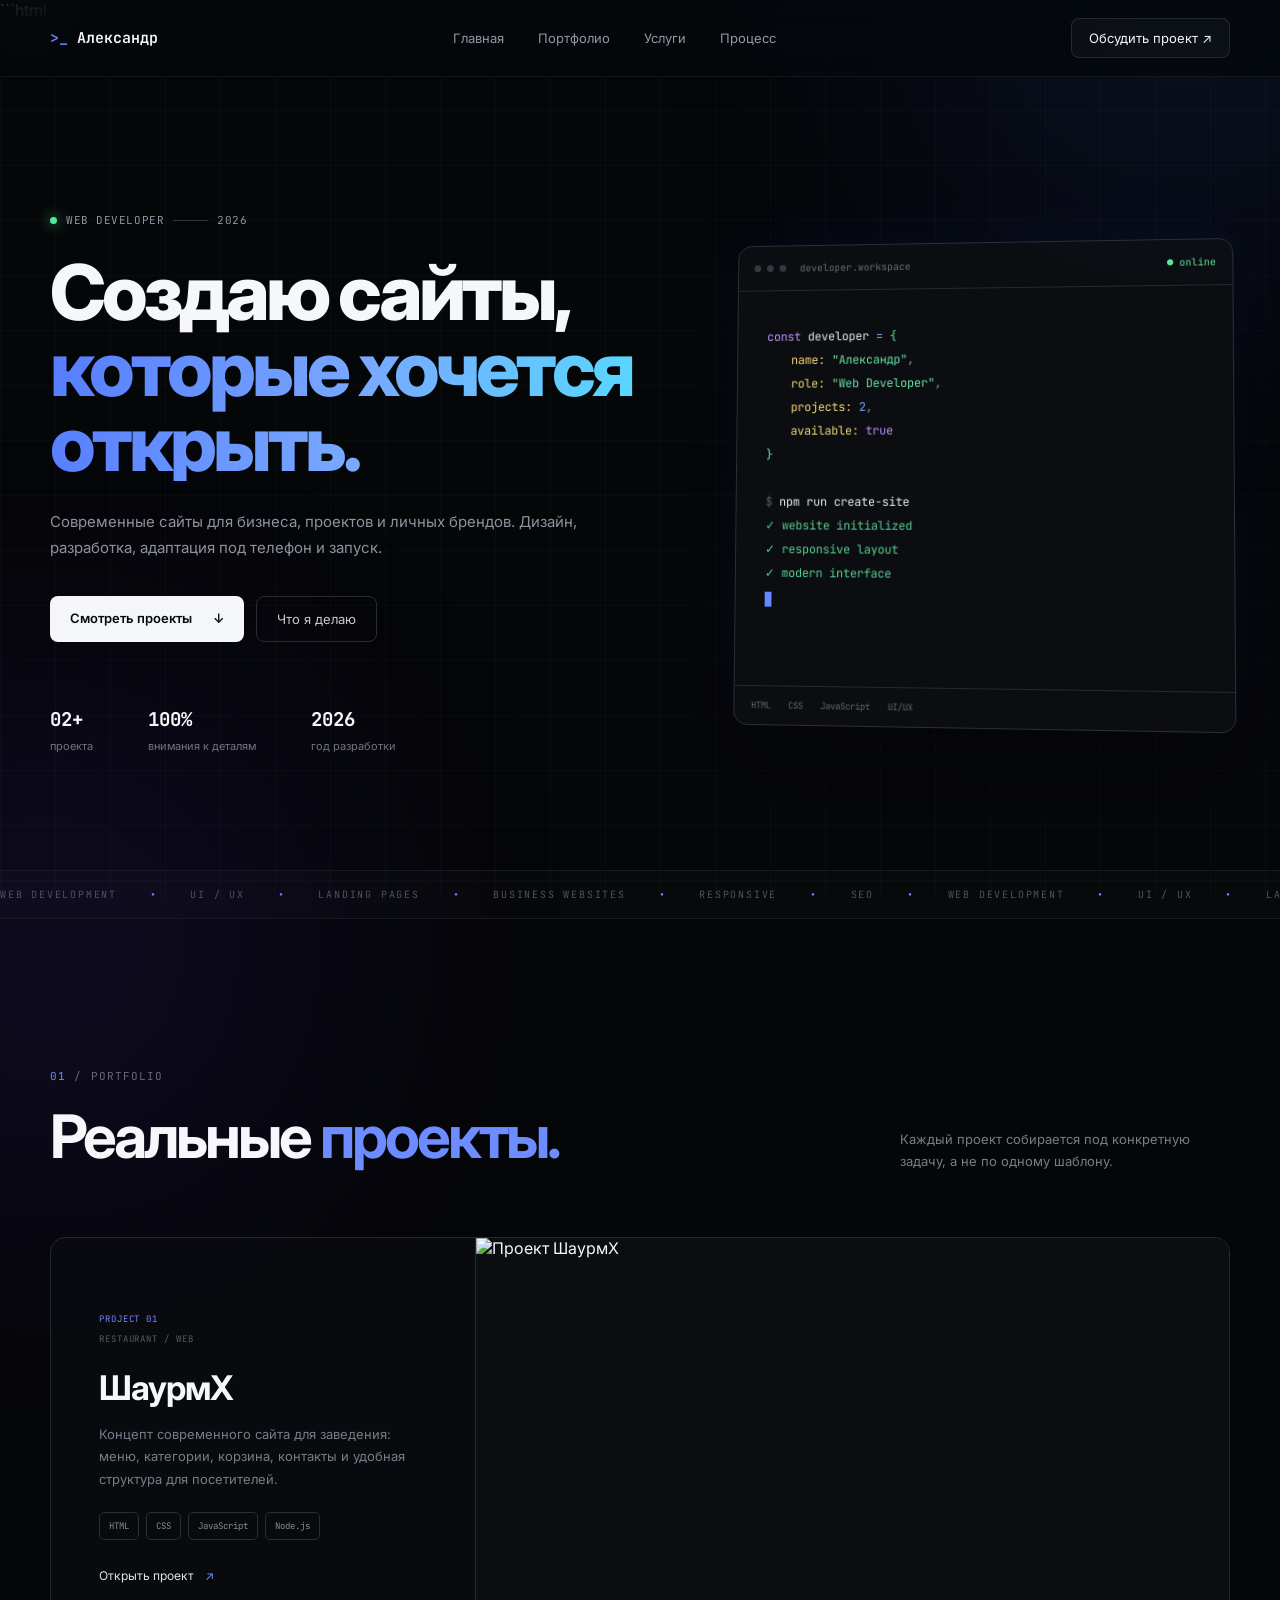
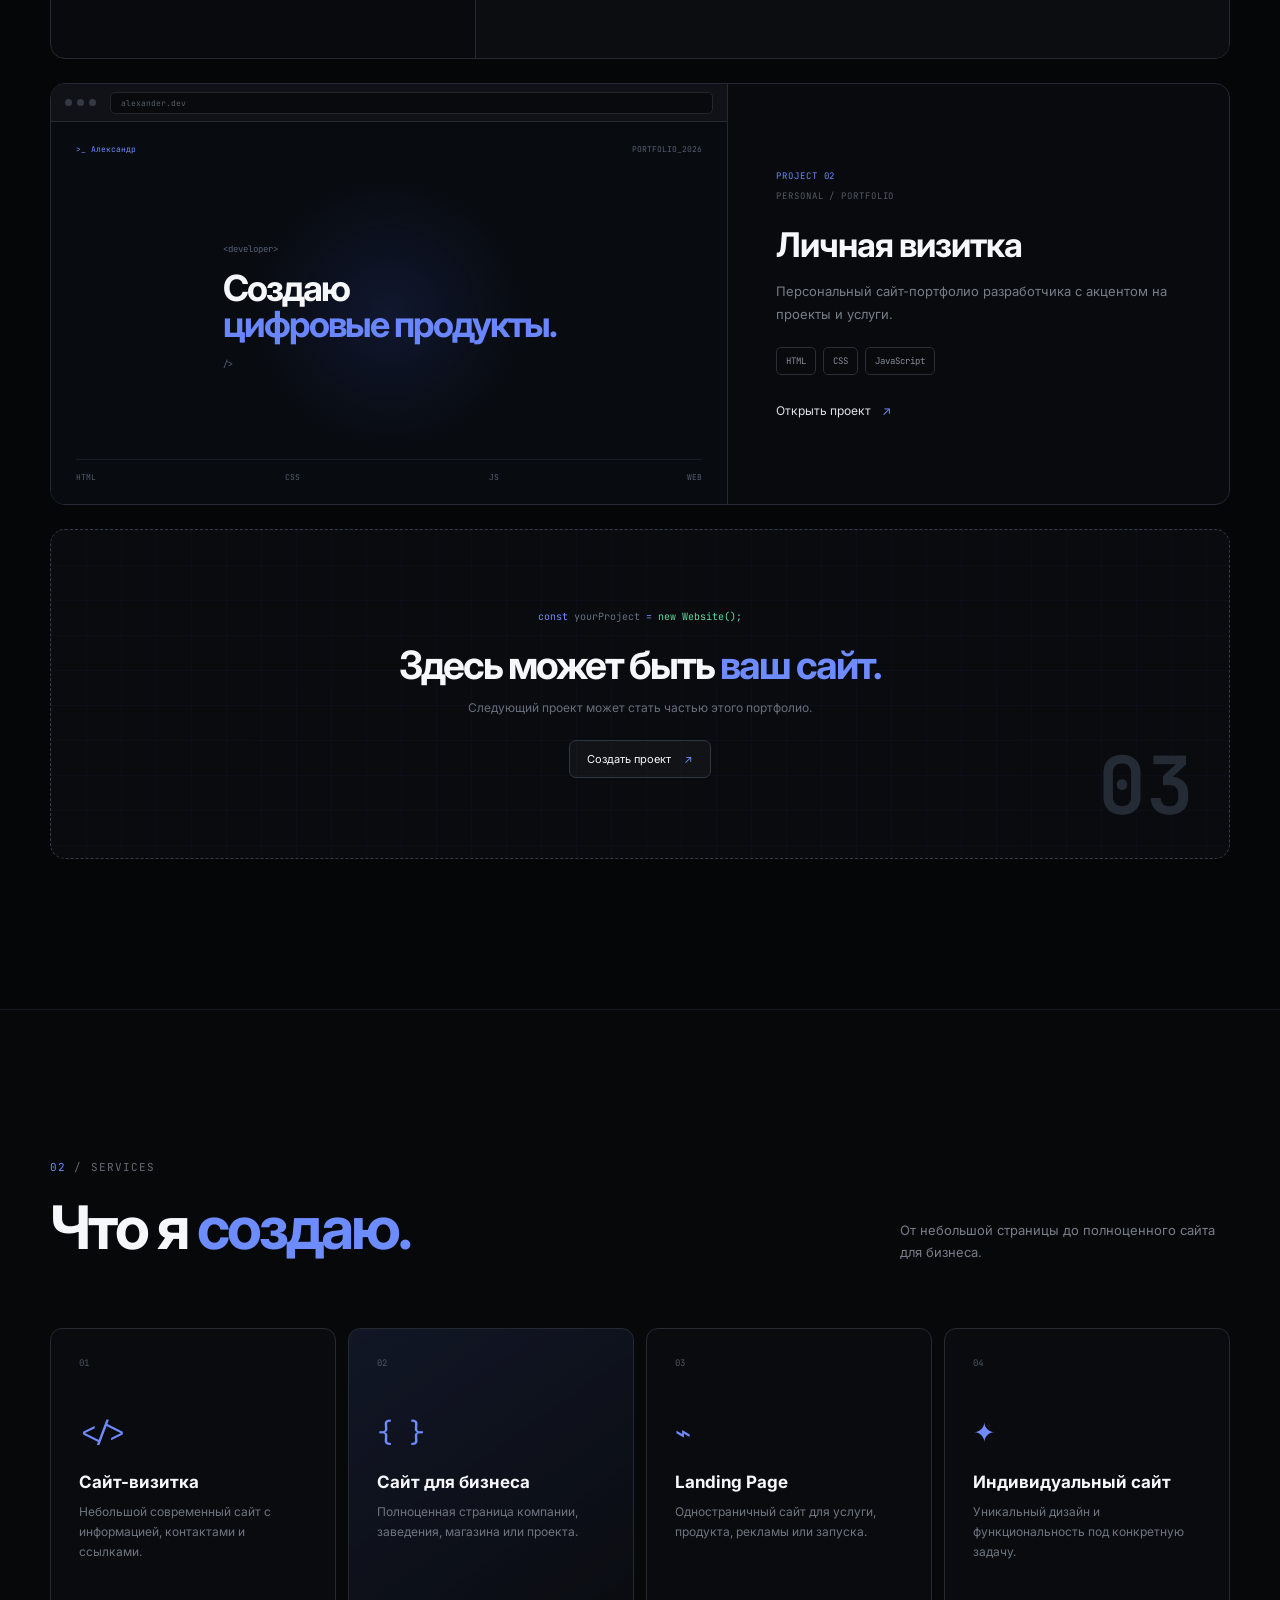
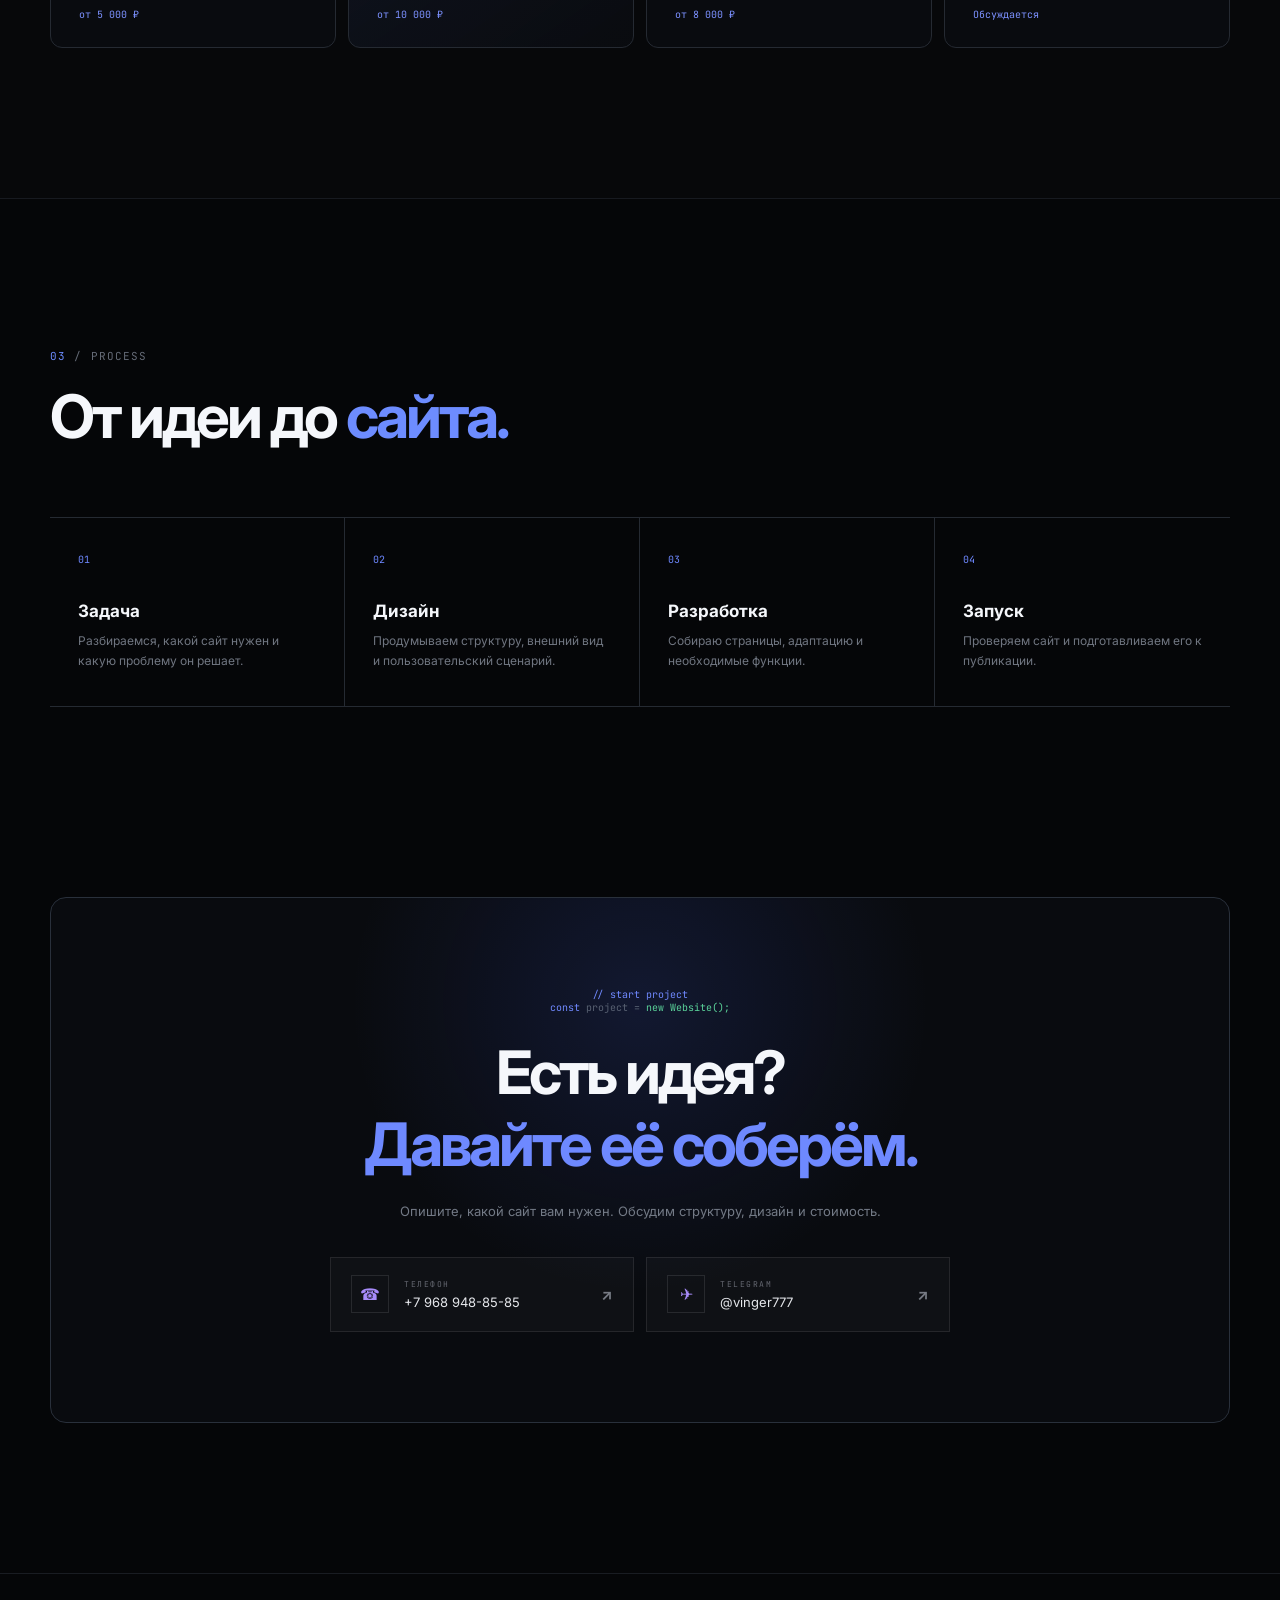
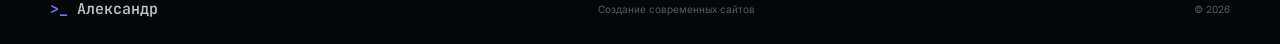
==== index.html @ fabc17de "Add files via upload" ====
```html
<!DOCTYPE html>
<html lang="ru">
<head>
    <meta charset="UTF-8">
    <meta name="viewport" content="width=device-width, initial-scale=1.0">

    <title>Александр — создание современных сайтов</title>

    <meta
        name="description"
        content="Александр — создание современных сайтов, лендингов и сайтов для бизнеса."
    >

    <meta
        name="keywords"
        content="создание сайтов, разработка сайтов, сайт для бизнеса, лендинг, сайт визитка"
    >

    <link rel="preconnect" href="https://fonts.googleapis.com">
    <link rel="preconnect" href="https://fonts.gstatic.com" crossorigin>

    <link
        href="https://fonts.googleapis.com/css2?family=Inter:wght@400;500;600;700;800&family=JetBrains+Mono:wght@400;500;600&display=swap"
        rel="stylesheet"
    >

    <link rel="stylesheet" href="style.css">
</head>

<body>

<div class="background-grid"></div>
<div class="glow glow-one"></div>
<div class="glow glow-two"></div>

<header class="header">
    <div class="container header-inner">

        <a href="#home" class="logo">
            <span>&gt;_</span> Александр
        </a>

        <nav class="nav">
            <a href="#home">Главная</a>
            <a href="#portfolio">Портфолио</a>
            <a href="#services">Услуги</a>
            <a href="#process">Процесс</a>
        </nav>

        <a href="#contact" class="header-button">
            Обсудить проект <span>↗</span>
        </a>

    </div>
</header>


<main>

    <!-- HERO -->

    <section class="hero" id="home">

        <div class="container hero-grid">

            <div class="hero-content">

                <div class="status">
                    <span class="status-dot"></span>
                    WEB DEVELOPER
                    <span class="status-line"></span>
                    2026
                </div>

                <h1>
                    Создаю сайты,
                    <span>которые хочется открыть.</span>
                </h1>

                <p class="hero-description">
                    Современные сайты для бизнеса, проектов и личных брендов.
                    Дизайн, разработка, адаптация под телефон и запуск.
                </p>

                <div class="hero-buttons">

                    <a href="#portfolio" class="button button-primary">
                        Смотреть проекты
                        <span>↓</span>
                    </a>

                    <a href="#services" class="button button-secondary">
                        Что я делаю
                    </a>

                </div>

                <div class="stats">

                    <div class="stat">
                        <strong>02+</strong>
                        <span>проекта</span>
                    </div>

                    <div class="stat">
                        <strong>100%</strong>
                        <span>внимания к деталям</span>
                    </div>

                    <div class="stat">
                        <strong>2026</strong>
                        <span>год разработки</span>
                    </div>

                </div>

            </div>


            <div class="developer-window">

                <div class="window-top">

                    <div class="window-dots">
                        <i></i>
                        <i></i>
                        <i></i>
                    </div>

                    <span>developer.workspace</span>

                    <span class="window-status">● online</span>

                </div>

                <div class="terminal">

                    <div class="terminal-line">
                        <span class="purple">const</span>
                        <span class="white"> developer</span>
                        <span class="blue"> = </span>
                        <span class="green">{</span>
                    </div>

                    <div class="terminal-line indent">
                        <span class="yellow">name:</span>
                        <span class="green"> "Александр"</span>,
                    </div>

                    <div class="terminal-line indent">
                        <span class="yellow">role:</span>
                        <span class="green"> "Web Developer"</span>,
                    </div>

                    <div class="terminal-line indent">
                        <span class="yellow">projects:</span>
                        <span class="blue"> 2</span>,
                    </div>

                    <div class="terminal-line indent">
                        <span class="yellow">available:</span>
                        <span class="purple"> true</span>
                    </div>

                    <div class="terminal-line">
                        <span class="green">}</span>
                    </div>

                    <br>

                    <div class="terminal-line">
                        <span class="gray">$</span>
                        <span class="white"> npm run create-site</span>
                    </div>

                    <div class="terminal-line success">
                        ✓ website initialized
                    </div>

                    <div class="terminal-line success">
                        ✓ responsive layout
                    </div>

                    <div class="terminal-line success">
                        ✓ modern interface
                    </div>

                    <div class="cursor"></div>

                </div>

                <div class="window-footer">
                    <span>HTML</span>
                    <span>CSS</span>
                    <span>JavaScript</span>
                    <span>UI/UX</span>
                </div>

            </div>

        </div>

    </section>


    <!-- TECH LINE -->

    <div class="tech-line">

        <div class="tech-track">

            WEB DEVELOPMENT
            <b>•</b>

            UI / UX
            <b>•</b>

            LANDING PAGES
            <b>•</b>

            BUSINESS WEBSITES
            <b>•</b>

            RESPONSIVE
            <b>•</b>

            SEO
            <b>•</b>

            WEB DEVELOPMENT
            <b>•</b>

            UI / UX
            <b>•</b>

            LANDING PAGES

        </div>

    </div>


    <!-- PORTFOLIO -->

    <section class="section portfolio-section" id="portfolio">

        <div class="container">

            <div class="section-heading">

                <div>

                    <div class="eyebrow">
                        <span>01</span> / PORTFOLIO
                    </div>

                    <h2>
                        Реальные <span>проекты.</span>
                    </h2>

                </div>

                <p>
                    Каждый проект собирается под конкретную задачу,
                    а не по одному шаблону.
                </p>

            </div>


            <div class="projects">


                <!-- PROJECT 1 -->

                <article class="project project-large">

                    <div class="project-info">

                        <div class="project-number">
                            PROJECT 01
                        </div>

                        <div class="project-type">
                            RESTAURANT / WEB
                        </div>

                        <h3>ШаурмХ</h3>

                        <p>
                            Концепт современного сайта для заведения:
                            меню, категории, корзина, контакты и
                            удобная структура для посетителей.
                        </p>

                        <div class="project-tags">

                            <span>HTML</span>
                            <span>CSS</span>
                            <span>JavaScript</span>
                            <span>Node.js</span>

                        </div>

                        <a href="#" class="project-link">
                            Открыть проект <span>↗</span>
                        </a>

                    </div>


                    <div class="project-preview shaurmx-preview">

                        <img
                            src="shaurmx_portfolio_photo.png"
                            alt="Проект ШаурмХ"
                            class="shaurmx-image"
                        >

                    </div>

                </article>


                <!-- PROJECT 2 -->

                <article class="project project-second">

                    <div class="project-preview personal-preview">

                        <div class="browser-bar">

                            <div class="browser-dots">
                                <i></i>
                                <i></i>
                                <i></i>
                            </div>

                            <div class="browser-address">
                                alexander.dev
                            </div>

                        </div>

                        <div class="personal-screen">

                            <div class="personal-top">
                                <span>&gt;_ Александр</span>
                                <span>PORTFOLIO_2026</span>
                            </div>

                            <div class="personal-center">

                                <div class="mini-code">
                                    &lt;developer&gt;
                                </div>

                                <h4>
                                    Создаю<br>
                                    <span>цифровые продукты.</span>
                                </h4>

                                <div class="mini-code">
                                    /&gt;
                                </div>

                            </div>

                            <div class="personal-bottom">
                                <span>HTML</span>
                                <span>CSS</span>
                                <span>JS</span>
                                <span>WEB</span>
                            </div>

                        </div>

                    </div>


                    <div class="project-info">

                        <div class="project-number">
                            PROJECT 02
                        </div>

                        <div class="project-type">
                            PERSONAL / PORTFOLIO
                        </div>

                        <h3>Личная визитка</h3>

                        <p>
                            Персональный сайт-портфолио разработчика
                            с акцентом на проекты и услуги.
                        </p>

                        <div class="project-tags">
                            <span>HTML</span>
                            <span>CSS</span>
                            <span>JavaScript</span>
                        </div>

                        <a href="#" class="project-link">
                            Открыть проект <span>↗</span>
                        </a>

                    </div>

                </article>


                <!-- FUTURE PROJECT -->

                <article class="future-project">

                    <div class="future-grid"></div>

                    <div class="future-content">

                        <div class="future-code">
                            <span>const</span> yourProject
                            <span>=</span>
                            <b>new Website();</b>
                        </div>

                        <h3>
                            Здесь может быть
                            <span>ваш сайт.</span>
                        </h3>

                        <p>
                            Следующий проект может стать частью этого портфолио.
                        </p>

                        <a href="#contact" class="future-button">
                            Создать проект <span>↗</span>
                        </a>

                    </div>

                    <div class="future-number">
                        03
                    </div>

                </article>

            </div>

        </div>

    </section>


    <!-- SERVICES -->

    <section class="section services-section" id="services">

        <div class="container">

            <div class="section-heading">

                <div>

                    <div class="eyebrow">
                        <span>02</span> / SERVICES
                    </div>

                    <h2>
                        Что я <span>создаю.</span>
                    </h2>

                </div>

                <p>
                    От небольшой страницы до полноценного сайта
                    для бизнеса.
                </p>

            </div>


            <div class="services-grid">

                <div class="service-card">

                    <div class="service-number">
                        01
                    </div>

                    <div class="service-icon">
                        &lt;/&gt;
                    </div>

                    <h3>
                        Сайт-визитка
                    </h3>

                    <p>
                        Небольшой современный сайт с информацией,
                        контактами и ссылками.
                    </p>

                    <div class="service-price">
                        от 5 000 ₽
                    </div>

                </div>


                <div class="service-card featured-service">

                    <div class="service-number">
                        02
                    </div>

                    <div class="service-icon">
                        { }
                    </div>

                    <h3>
                        Сайт для бизнеса
                    </h3>

                    <p>
                        Полноценная страница компании, заведения,
                        магазина или проекта.
                    </p>

                    <div class="service-price">
                        от 10 000 ₽
                    </div>

                </div>


                <div class="service-card">

                    <div class="service-number">
                        03
                    </div>

                    <div class="service-icon">
                        ⌁
                    </div>

                    <h3>
                        Landing Page
                    </h3>

                    <p>
                        Одностраничный сайт для услуги, продукта,
                        рекламы или запуска.
                    </p>

                    <div class="service-price">
                        от 8 000 ₽
                    </div>

                </div>


                <div class="service-card">

                    <div class="service-number">
                        04
                    </div>

                    <div class="service-icon">
                        ✦
                    </div>

                    <h3>
                        Индивидуальный сайт
                    </h3>

                    <p>
                        Уникальный дизайн и функциональность
                        под конкретную задачу.
                    </p>

                    <div class="service-price">
                        Обсуждается
                    </div>

                </div>

            </div>

        </div>

    </section>


    <!-- PROCESS -->

    <section class="section process-section" id="process">

        <div class="container">

            <div class="section-heading">

                <div>

                    <div class="eyebrow">
                        <span>03</span> / PROCESS
                    </div>

                    <h2>
                        От идеи до <span>сайта.</span>
                    </h2>

                </div>

            </div>


            <div class="process-grid">

                <div class="process-item">

                    <span>01</span>

                    <div>

                        <h3>
                            Задача
                        </h3>

                        <p>
                            Разбираемся, какой сайт нужен
                            и какую проблему он решает.
                        </p>

                    </div>

                </div>


                <div class="process-item">

                    <span>02</span>

                    <div>

                        <h3>
                            Дизайн
                        </h3>

                        <p>
                            Продумываем структуру, внешний вид
                            и пользовательский сценарий.
                        </p>

                    </div>

                </div>


                <div class="process-item">

                    <span>03</span>

                    <div>

                        <h3>
                            Разработка
                        </h3>

                        <p>
                            Собираю страницы, адаптацию
                            и необходимые функции.
                        </p>

                    </div>

                </div>


                <div class="process-item">

                    <span>04</span>

                    <div>

                        <h3>
                            Запуск
                        </h3>

                        <p>
                            Проверяем сайт и подготавливаем
                            его к публикации.
                        </p>

                    </div>

                </div>

            </div>

        </div>

    </section>


    <!-- CONTACT -->

    <section class="contact-section" id="contact">

        <div class="container">

            <div class="contact-box">

                <div class="contact-code">

                    <span>// start project</span><br>

                    <span>const</span>
                    project =
                    <b>new Website();</b>

                </div>


                <h2>
                    Есть идея?
                    <span>Давайте её соберём.</span>
                </h2>

                <p>
                    Опишите, какой сайт вам нужен.
                    Обсудим структуру, дизайн и стоимость.
                </p>


                <div class="contact-links">

                    <a
                        href="tel:+79689488585"
                        class="contact-button phone-button"
                    >
                        <span class="contact-button-icon">☎</span>

                        <span>
                            <small>ТЕЛЕФОН</small>
                            +7 968 948-85-85
                        </span>

                        <b>↗</b>
                    </a>


                    <a
                        href="https://t.me/vinger777"
                        target="_blank"
                        rel="noopener noreferrer"
                        class="contact-button telegram-button"
                    >
                        <span class="contact-button-icon">✈</span>

                        <span>
                            <small>TELEGRAM</small>
                            @vinger777
                        </span>

                        <b>↗</b>
                    </a>

                </div>

            </div>

        </div>

    </section>

</main>


<footer class="footer">

    <div class="container footer-inner">

        <div class="logo">
            <span>&gt;_</span> Александр
        </div>

        <div>
            Создание современных сайтов
        </div>

        <div>
            © 2026
        </div>

    </div>

</footer>


<script src="script.js"></script>

</body>
</html>
---- style.css ----
* {
    margin: 0;
    padding: 0;
    box-sizing: border-box;
}

html {
    scroll-behavior: smooth;
}

body {
    background: #050608;
    color: #f5f7fb;
    font-family: "Inter", sans-serif;
    overflow-x: hidden;
}

a {
    color: inherit;
    text-decoration: none;
}

button {
    font-family: inherit;
}

.container {
    width: min(1180px, calc(100% - 40px));
    margin: 0 auto;
}


/* BACKGROUND */

.background-grid {
    position: fixed;
    inset: 0;
    z-index: -5;

    background-image:
        linear-gradient(rgba(255,255,255,.025) 1px, transparent 1px),
        linear-gradient(90deg, rgba(255,255,255,.025) 1px, transparent 1px);

    background-size: 55px 55px;
}

.glow {
    position: fixed;
    width: 500px;
    height: 500px;
    border-radius: 50%;
    filter: blur(140px);
    pointer-events: none;
    z-index: -4;
    opacity: .13;
}

.glow-one {
    background: #3d6cff;
    top: -250px;
    right: -150px;
}

.glow-two {
    background: #6d36ff;
    bottom: -300px;
    left: -200px;
}


/* HEADER */

.header {
    position: fixed;
    top: 0;
    left: 0;
    width: 100%;
    z-index: 100;
    border-bottom: 1px solid rgba(255,255,255,.06);
    background: rgba(5,6,8,.78);
    backdrop-filter: blur(20px);
}

.header-inner {
    height: 76px;
    display: flex;
    align-items: center;
    justify-content: space-between;
}

.logo {
    font-family: "JetBrains Mono", monospace;
    font-size: 15px;
    font-weight: 600;
}

.logo span {
    color: #6285ff;
}

.nav {
    display: flex;
    gap: 34px;
}

.nav a {
    color: #9297a3;
    font-size: 13px;
    transition: .25s;
}

.nav a:hover {
    color: white;
}

.header-button {
    padding: 11px 17px;
    border: 1px solid rgba(255,255,255,.1);
    border-radius: 8px;
    font-size: 13px;
    background: rgba(255,255,255,.035);
    transition: .25s;
}

.header-button:hover {
    border-color: rgba(100,130,255,.6);
    background: rgba(100,130,255,.08);
}


/* HERO */

.hero {
    min-height: 850px;
    padding-top: 76px;
    display: flex;
    align-items: center;
}

.hero-grid {
    display: grid;
    grid-template-columns: 1.1fr .9fr;
    gap: 70px;
    align-items: center;
}

.status {
    display: flex;
    align-items: center;
    gap: 9px;
    font-family: "JetBrains Mono", monospace;
    font-size: 11px;
    color: #8f95a3;
    letter-spacing: .05em;
    margin-bottom: 28px;
}

.status-dot {
    width: 7px;
    height: 7px;
    border-radius: 50%;
    background: #50e99a;
    box-shadow: 0 0 14px #50e99a;
}

.status-line {
    width: 35px;
    height: 1px;
    background: #30343c;
}

.hero h1 {
    max-width: 700px;
    font-size: clamp(50px, 6vw, 82px);
    line-height: .98;
    letter-spacing: -4px;
    font-weight: 800;
}

.hero h1 span {
    display: block;

    background:
        linear-gradient(
            100deg,
            #557cff,
            #78a8ff,
            #53dfff
        );

    background-clip: text;
    -webkit-background-clip: text;

    color: transparent;
    -webkit-text-fill-color: transparent;
}

.hero-description {
    max-width: 560px;
    margin-top: 28px;
    color: #8d929d;
    line-height: 1.75;
    font-size: 15px;
}

.hero-buttons {
    display: flex;
    gap: 12px;
    margin-top: 34px;
}

.button {
    padding: 14px 20px;
    border-radius: 8px;
    font-size: 13px;
    transition: .25s;
}

.button-primary {
    background: #f4f6fa;
    color: #07080a;
    font-weight: 600;
}

.button-primary:hover {
    transform: translateY(-2px);
}

.button-primary span {
    margin-left: 18px;
}

.button-secondary {
    border: 1px solid #292d35;
    color: #c6c9d0;
}

.button-secondary:hover {
    border-color: #555b67;
}

.stats {
    display: flex;
    gap: 55px;
    margin-top: 65px;
}

.stat {
    display: flex;
    flex-direction: column;
    gap: 7px;
}

.stat strong {
    font-family: "JetBrains Mono", monospace;
    font-size: 19px;
}

.stat span {
    color: #707580;
    font-size: 11px;
}


/* DEVELOPER WINDOW */

.developer-window {
    border: 1px solid #292e38;
    background: rgba(12,14,18,.88);
    border-radius: 14px;
    overflow: hidden;
    box-shadow:
        0 40px 100px rgba(0,0,0,.5),
        0 0 80px rgba(68,99,255,.08);
    transform: perspective(1000px) rotateY(-4deg) rotateX(2deg);
}

.window-top {
    height: 46px;
    padding: 0 16px;
    display: flex;
    align-items: center;
    gap: 14px;
    border-bottom: 1px solid #242831;
    color: #666d79;
    font-family: "JetBrains Mono", monospace;
    font-size: 10px;
}

.window-dots {
    display: flex;
    gap: 6px;
}

.window-dots i,
.browser-dots i {
    width: 7px;
    height: 7px;
    border-radius: 50%;
    background: #343943;
}

.window-status {
    margin-left: auto;
    color: #5fe7a1;
}

.terminal {
    padding: 35px 30px 45px;
    min-height: 400px;
    font-family: "JetBrains Mono", monospace;
    font-size: 12px;
    line-height: 2;
}

.terminal-line {
    color: #8b91a0;
}

.indent {
    padding-left: 25px;
}

.purple {
    color: #bd91ff;
}

.blue {
    color: #75a8ff;
}

.green {
    color: #69e3a4;
}

.yellow {
    color: #f3d779;
}

.white {
    color: #e9ecf1;
}

.gray {
    color: #555b66;
}

.success {
    color: #58ce93;
}

.cursor {
    width: 7px;
    height: 15px;
    background: #6687ff;
    display: inline-block;
    margin-top: 7px;
    animation: blink 1s infinite;
}

@keyframes blink {
    50% {
        opacity: 0;
    }
}

.window-footer {
    border-top: 1px solid #242831;
    padding: 13px 17px;
    display: flex;
    gap: 18px;
    font-family: "JetBrains Mono", monospace;
    font-size: 9px;
    color: #606773;
}


/* TECH LINE */

.tech-line {
    overflow: hidden;
    border-top: 1px solid #171a20;
    border-bottom: 1px solid #171a20;
    padding: 17px 0;
    background: rgba(255,255,255,.015);
}

.tech-track {
    width: max-content;
    font-family: "JetBrains Mono", monospace;
    color: #4d535e;
    font-size: 10px;
    letter-spacing: .18em;
    animation: move 25s linear infinite;
}

.tech-track b {
    color: #667fff;
    margin: 0 25px;
}

@keyframes move {
    from {
        transform: translateX(0);
    }

    to {
        transform: translateX(-30%);
    }
}


/* SECTIONS */

.section {
    padding: 150px 0;
}

.section-heading {
    display: flex;
    justify-content: space-between;
    align-items: end;
    margin-bottom: 65px;
}

.eyebrow {
    font-family: "JetBrains Mono", monospace;
    color: #656b77;
    font-size: 11px;
    letter-spacing: .1em;
    margin-bottom: 17px;
}

.eyebrow span {
    color: #6d8cff;
}

.section-heading h2 {
    font-size: clamp(38px, 5vw, 60px);
    letter-spacing: -3px;
}

.section-heading h2 span {
    color: #6d8cff;
}

.section-heading > p {
    max-width: 330px;
    color: #777d89;
    line-height: 1.7;
    font-size: 13px;
}


/* PROJECTS */

.projects {
    display: flex;
    flex-direction: column;
    gap: 24px;
}

.project {
    border: 1px solid #242933;
    border-radius: 15px;
    background: rgba(10,12,16,.75);
    overflow: hidden;
    display: grid;
    transition: .35s;
}

.project:hover {
    border-color: #3b4352;
    transform: translateY(-4px);
}

.project-large {
    grid-template-columns: .72fr 1.28fr;
}

.project-second {
    grid-template-columns: 1.15fr .85fr;
}

.project-info {
    padding: 48px;
    display: flex;
    flex-direction: column;
    justify-content: center;
}

.project-number,
.project-type {
    font-family: "JetBrains Mono", monospace;
    font-size: 9px;
    letter-spacing: .1em;
}

.project-number {
    color: #6f8aff;
}

.project-type {
    color: #555b66;
    margin-top: 8px;
}

.project h3 {
    font-size: 34px;
    margin-top: 22px;
    letter-spacing: -1px;
}

.project p {
    color: #777d88;
    line-height: 1.7;
    font-size: 13px;
    margin-top: 15px;
    max-width: 400px;
}

.project-tags {
    display: flex;
    flex-wrap: wrap;
    gap: 7px;
    margin-top: 22px;
}

.project-tags span {
    border: 1px solid #292e37;
    padding: 7px 9px;
    border-radius: 5px;
    color: #858b96;
    font-family: "JetBrains Mono", monospace;
    font-size: 9px;
}

.project-link {
    margin-top: 28px;
    font-size: 12px;
    color: #dfe3ea;
}

.project-link span {
    color: #6d8cff;
    margin-left: 8px;
}


/* BROWSER */

.project-preview {
    min-height: 420px;
    background: #0b0d11;
    border-left: 1px solid #242933;
}

.project-second .project-preview {
    border-left: none;
    border-right: 1px solid #242933;
}

.browser-bar {
    height: 38px;
    display: flex;
    align-items: center;
    gap: 14px;
    padding: 0 14px;
    border-bottom: 1px solid #252a33;
    background: #101217;
}

.browser-dots {
    display: flex;
    gap: 5px;
}

.browser-address {
    flex: 1;
    background: #080a0d;
    border: 1px solid #22262d;
    border-radius: 5px;
    color: #555c67;
    padding: 5px 10px;
    font-family: "JetBrains Mono", monospace;
    font-size: 8px;
}


/* SHAURMX */

.restaurant-site {
    min-height: 382px;
    background:
        radial-gradient(circle at 85% 20%, rgba(255,130,40,.14), transparent 28%),
        #11100f;
}

.restaurant-header {
    height: 58px;
    display: flex;
    align-items: center;
    padding: 0 25px;
    border-bottom: 1px solid rgba(255,255,255,.07);
}

.restaurant-logo {
    font-weight: 800;
    font-size: 17px;
}

.restaurant-logo span {
    color: #ff742b;
}

.restaurant-nav {
    margin-left: auto;
    margin-right: 20px;
    display: flex;
    gap: 18px;
    color: #777;
    font-size: 9px;
}

.cart-mini {
    width: 29px;
    height: 29px;
    display: grid;
    place-items: center;
    border: 1px solid #34302c;
    border-radius: 7px;
    font-size: 11px;
}

.restaurant-hero {
    display: flex;
    justify-content: space-between;
    align-items: center;
    padding: 45px 40px 35px;
}

.restaurant-hero small {
    color: #ff7b35;
    font-family: "JetBrains Mono", monospace;
    font-size: 8px;
}

.restaurant-hero h4 {
    font-size: 30px;
    line-height: 1.05;
    margin-top: 11px;
    letter-spacing: -1px;
}

.restaurant-hero button {
    border: 0;
    background: #ff7028;
    color: white;
    padding: 9px 14px;
    border-radius: 5px;
    margin-top: 18px;
    font-size: 9px;
}

.food-circle {
    width: 145px;
    height: 145px;
    border-radius: 50%;
    display: grid;
    place-items: center;
    background:
        radial-gradient(circle, #3a2215, #1d130d 60%, transparent 61%);
}

.food {
    font-size: 74px;
    transform: rotate(-8deg);
    filter: drop-shadow(0 15px 15px rgba(0,0,0,.6));
}

.food-cards {
    display: grid;
    grid-template-columns: 1fr 1fr;
    gap: 9px;
    padding: 0 25px 20px;
}

.food-cards > div {
    display: grid;
    grid-template-columns: auto 1fr auto;
    gap: 10px;
    align-items: center;
    border: 1px solid #292522;
    padding: 11px;
    border-radius: 6px;
    background: #171412;
    font-size: 9px;
}

.food-cards span {
    color: #666;
}

.food-cards strong {
    font-weight: 500;
}

.food-cards b {
    color: #ff7834;
}


/* PERSONAL */

.personal-screen {
    min-height: 382px;
    padding: 22px 25px;
    background:
        radial-gradient(circle at 50% 50%, rgba(76,105,255,.13), transparent 35%),
        #080b10;
    display: flex;
    flex-direction: column;
}

.personal-top,
.personal-bottom {
    display: flex;
    justify-content: space-between;
    color: #555e6e;
    font-family: "JetBrains Mono", monospace;
    font-size: 8px;
}

.personal-top span:first-child {
    color: #6e8cff;
}

.personal-center {
    margin: auto;
}

.mini-code {
    font-family: "JetBrains Mono", monospace;
    color: #55617b;
    font-size: 9px;
    margin-bottom: 15px;
}

.personal-center h4 {
    font-size: 36px;
    line-height: 1;
    letter-spacing: -2px;
}

.personal-center h4 span {
    color: #6986ff;
}

.personal-center .mini-code:last-child {
    margin-top: 16px;
    margin-bottom: 0;
}

.personal-bottom {
    border-top: 1px solid #171c26;
    padding-top: 12px;
}


/* FUTURE */

.future-project {
    min-height: 330px;
    position: relative;
    border: 1px dashed #343a47;
    border-radius: 15px;
    overflow: hidden;
    background: #090b0f;
    display: flex;
    align-items: center;
    justify-content: center;
    text-align: center;
}

.future-grid {
    position: absolute;
    inset: 0;
    opacity: .5;

    background-image:
        linear-gradient(rgba(100,120,255,.07) 1px, transparent 1px),
        linear-gradient(90deg, rgba(100,120,255,.07) 1px, transparent 1px);

    background-size: 35px 35px;
}

.future-content {
    position: relative;
    z-index: 2;
}

.future-code {
    font-family: "JetBrains Mono", monospace;
    font-size: 10px;
    color: #667080;
    margin-bottom: 18px;
}

.future-code span {
    color: #708cff;
}

.future-code b {
    color: #61dba1;
    font-weight: 400;
}

.future-content h3 {
    font-size: 39px;
    letter-spacing: -2px;
    max-width: 600px;
}

.future-content h3 span {
    color: #6e8cff;
}

.future-content p {
    color: #686f7b;
    font-size: 12px;
    margin-top: 12px;
}

.future-button {
    display: inline-block;
    margin-top: 25px;
    border: 1px solid #303744;
    padding: 11px 17px;
    border-radius: 7px;
    font-size: 11px;
    background: rgba(255,255,255,.03);
}

.future-button span {
    color: #718dff;
    margin-left: 10px;
}

.future-number {
    position: absolute;
    right: 35px;
    bottom: 20px;
    font-family: "JetBrains Mono", monospace;
    color: #252b35;
    font-size: 80px;
    font-weight: 700;
}


/* SERVICES */

.services-section {
    background: rgba(255,255,255,.012);
    border-top: 1px solid #171a20;
    border-bottom: 1px solid #171a20;
}

.services-grid {
    display: grid;
    grid-template-columns: repeat(4, 1fr);
    gap: 12px;
}

.service-card {
    min-height: 320px;
    border: 1px solid #252a32;
    border-radius: 12px;
    padding: 28px;
    background: #090b0f;
    position: relative;
    transition: .3s;
}

.service-card:hover {
    transform: translateY(-5px);
    border-color: #424956;
}

.featured-service {
    background:
        linear-gradient(
            145deg,
            rgba(71,94,180,.16),
            rgba(10,12,16,.95)
        );
}

.service-number {
    font-family: "JetBrains Mono", monospace;
    color: #4e5664;
    font-size: 9px;
}

.service-icon {
    margin-top: 45px;
    color: #708bff;
    font-family: "JetBrains Mono", monospace;
    font-size: 27px;
}

.service-card h3 {
    margin-top: 22px;
    font-size: 17px;
}

.service-card p {
    margin-top: 10px;
    color: #6f7580;
    font-size: 12px;
    line-height: 1.65;
}

.service-price {
    position: absolute;
    bottom: 26px;
    left: 28px;
    font-family: "JetBrains Mono", monospace;
    font-size: 10px;
    color: #7c91ff;
}


/* PROCESS */

.process-grid {
    display: grid;
    grid-template-columns: repeat(4, 1fr);
    border-top: 1px solid #252a32;
    border-bottom: 1px solid #252a32;
}

.process-item {
    padding: 35px 28px;
    border-right: 1px solid #252a32;
}

.process-item:last-child {
    border-right: 0;
}

.process-item > span {
    font-family: "JetBrains Mono", monospace;
    color: #6e88ff;
    font-size: 10px;
}

.process-item h3 {
    margin-top: 35px;
    font-size: 17px;
}

.process-item p {
    color: #707681;
    font-size: 12px;
    line-height: 1.65;
    margin-top: 10px;
}


/* CONTACT */

.contact-section {
    padding: 40px 0 150px;
}

.contact-box {
    position: relative;
    overflow: hidden;
    text-align: center;
    border: 1px solid #29303b;
    border-radius: 16px;
    padding: 90px 30px;
    background:
        radial-gradient(
            circle at 50% 20%,
            rgba(73,103,255,.14),
            transparent 40%
        ),
        #090b0f;
}

.contact-code {
    font-family: "JetBrains Mono", monospace;
    color: #596273;
    font-size: 10px;
    margin-bottom: 22px;
}

.contact-code span {
    color: #7089ff;
}

.contact-code b {
    color: #5bd39a;
    font-weight: 400;
}

.contact-box h2 {
    font-size: clamp(38px, 5vw, 60px);
    letter-spacing: -3px;
}

.contact-box h2 span {
    display: block;
    color: #6e89ff;
}

.contact-box p {
    max-width: 520px;
    margin: 20px auto 0;
    color: #737a86;
    font-size: 13px;
    line-height: 1.7;
}

.contact-note {
    display: inline-block;
    margin-top: 30px;
    padding: 11px 16px;
    border: 1px dashed #343a45;
    border-radius: 7px;
    color: #777e89;
    font-family: "JetBrains Mono", monospace;
    font-size: 10px;
}


/* FOOTER */

.footer {
    border-top: 1px solid #191c22;
    padding: 25px 0;
    color: #555b66;
    font-size: 10px;
}

.footer-inner {
    display: flex;
    justify-content: space-between;
    align-items: center;
}

.footer .logo {
    color: #b8bdc7;
}


/* RESPONSIVE */

@media (max-width: 1000px) {

    .hero-grid {
        grid-template-columns: 1fr;
    }

    .developer-window {
        max-width: 700px;
        width: 100%;
        margin: 0 auto;
    }

    .services-grid {
        grid-template-columns: repeat(2, 1fr);
    }

    .process-grid {
        grid-template-columns: repeat(2, 1fr);
    }

    .process-item:nth-child(2) {
        border-right: 0;
    }

    .process-item:nth-child(-n+2) {
        border-bottom: 1px solid #252a32;
    }

    .project-large,
    .project-second {
        grid-template-columns: 1fr;
    }

    .project-preview {
        border-left: 0;
        border-top: 1px solid #242933;
    }

    .project-second .project-preview {
        border-right: 0;
        border-bottom: 1px solid #242933;
        order: -1;
    }
}


@media (max-width: 700px) {

    .container {
        width: min(100% - 28px, 1180px);
    }

    .nav {
        display: none;
    }

    .header-button {
        font-size: 11px;
        padding: 9px 12px;
    }

    .hero {
        min-height: auto;
        padding-top: 150px;
        padding-bottom: 100px;
    }

    .hero h1 {
        font-size: 48px;
        letter-spacing: -2.5px;
    }

    .stats {
        gap: 25px;
        flex-wrap: wrap;
        margin-top: 45px;
    }

    .section {
        padding: 100px 0;
    }

    .section-heading {
        display: block;
        margin-bottom: 45px;
    }

    .section-heading > p {
        margin-top: 20px;
    }

    .project-info {
        padding: 30px 24px;
    }

    .restaurant-hero {
        padding: 35px 22px;
    }

    .restaurant-hero h4 {
        font-size: 23px;
    }

    .food-circle {
        width: 105px;
        height: 105px;
    }

    .food {
        font-size: 55px;
    }

    .restaurant-nav {
        display: none;
    }

    .food-cards {
        grid-template-columns: 1fr;
    }

    .personal-center h4 {
        font-size: 29px;
    }

    .services-grid {
        grid-template-columns: 1fr;
    }

    .process-grid {
        grid-template-columns: 1fr;
    }

    .process-item {
        border-right: 0;
        border-bottom: 1px solid #252a32;
    }

    .process-item:last-child {
        border-bottom: 0;
    }

    .future-content h3 {
        font-size: 30px;
    }

    .future-number {
        font-size: 55px;
    }

    .contact-box {
        padding: 65px 20px;
    }

    .footer-inner {
        gap: 15px;
        flex-wrap: wrap;
    }
}
.contact-links {
    width: min(620px, 100%);
    margin: 35px auto 0;
    display: grid;
    grid-template-columns: 1fr 1fr;
    gap: 12px;
}

.contact-button {
    min-height: 75px;
    padding: 0 20px;
    border: 1px solid rgba(255,255,255,.09);
    background: rgba(255,255,255,.025);
    display: flex;
    align-items: center;
    gap: 15px;
    text-align: left;
    transition: .3s ease;
}

.contact-button:hover {
    transform: translateY(-4px);
    border-color: rgba(139,92,246,.45);
    background: rgba(139,92,246,.06);
}

.contact-button-icon {
    width: 38px;
    height: 38px;
    display: flex;
    align-items: center;
    justify-content: center;
    border: 1px solid rgba(255,255,255,.1);
    color: #a78bfa;
    font-size: 16px;
}

.contact-button span:nth-child(2) {
    flex: 1;
    color: #e5e7eb;
    font-size: 13px;
}

.contact-button small {
    display: block;
    margin-bottom: 5px;
    color: #656871;
    font-family: "JetBrains Mono", monospace;
    font-size: 8px;
    letter-spacing: 1.5px;
}

.contact-button b {
    color: #777b84;
    font-size: 15px;
}

@media (max-width: 650px) {
    .contact-links {
        grid-template-columns: 1fr;
    }
}
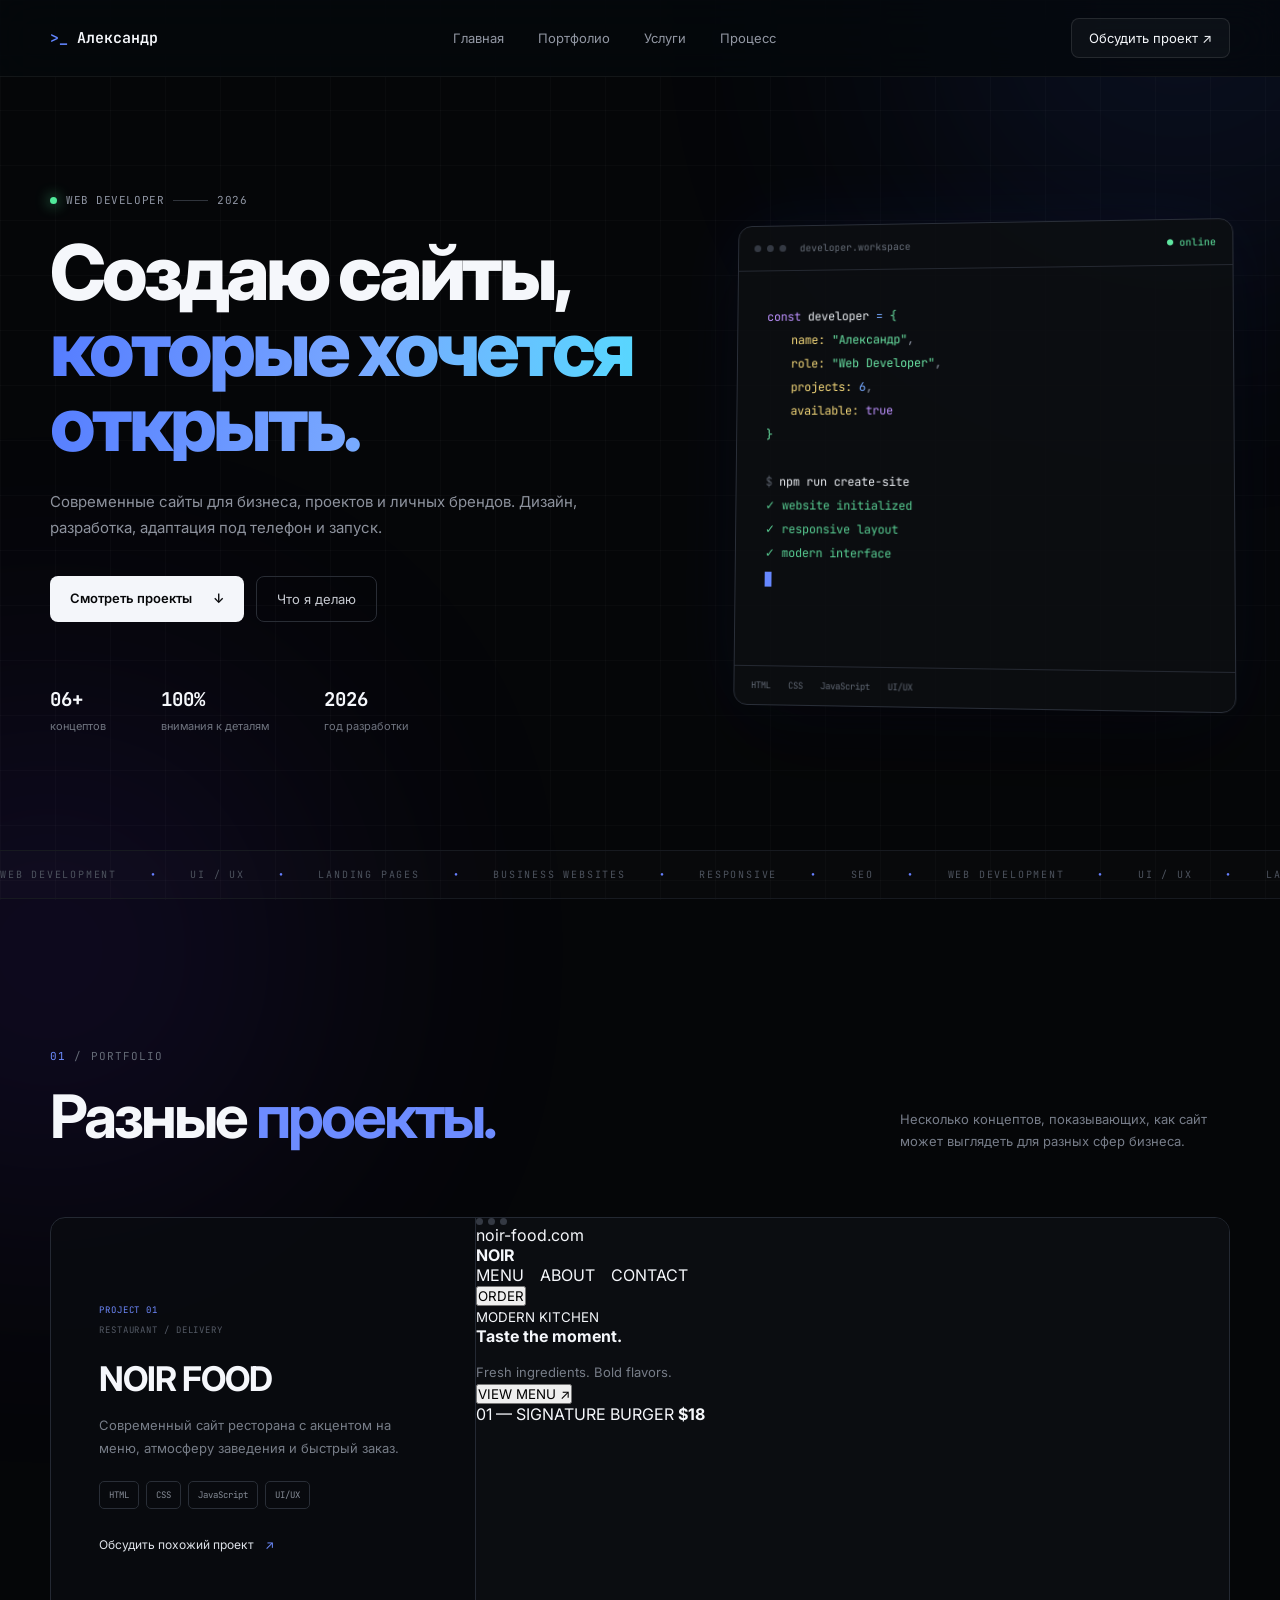
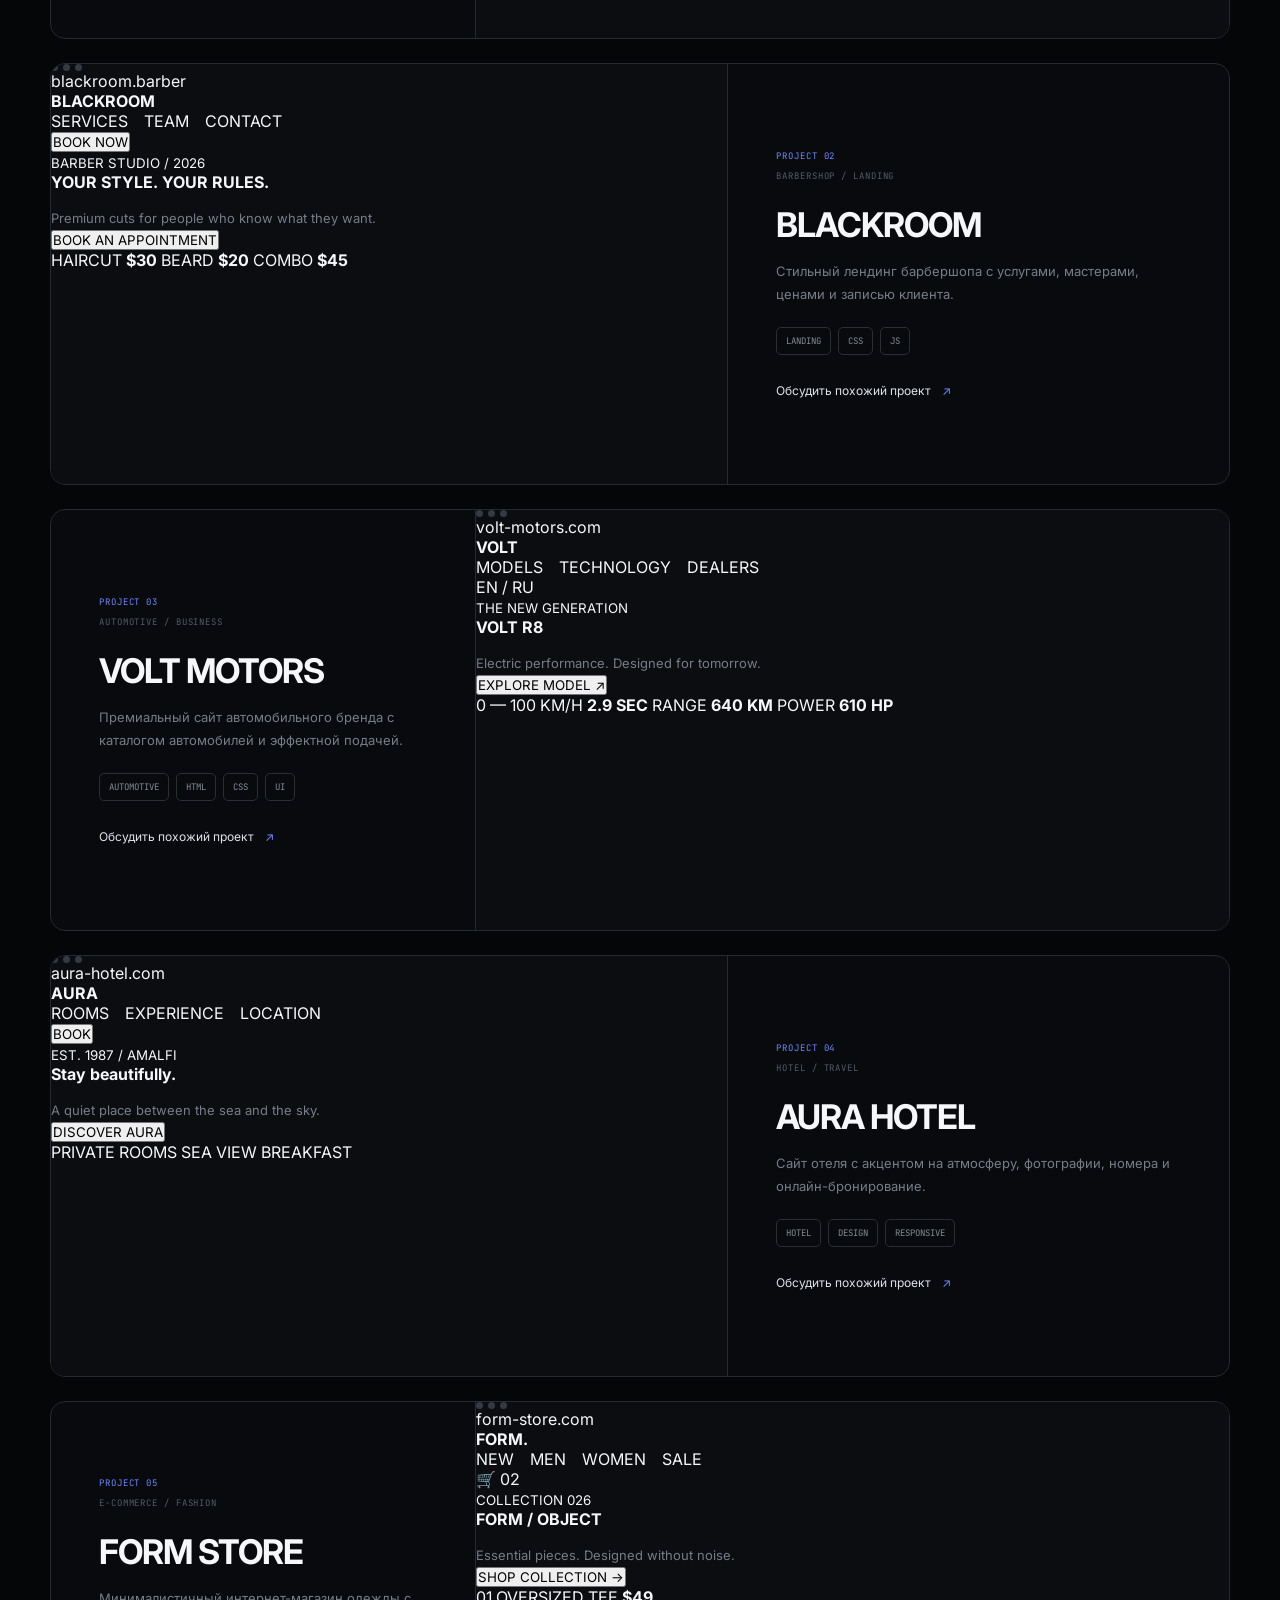
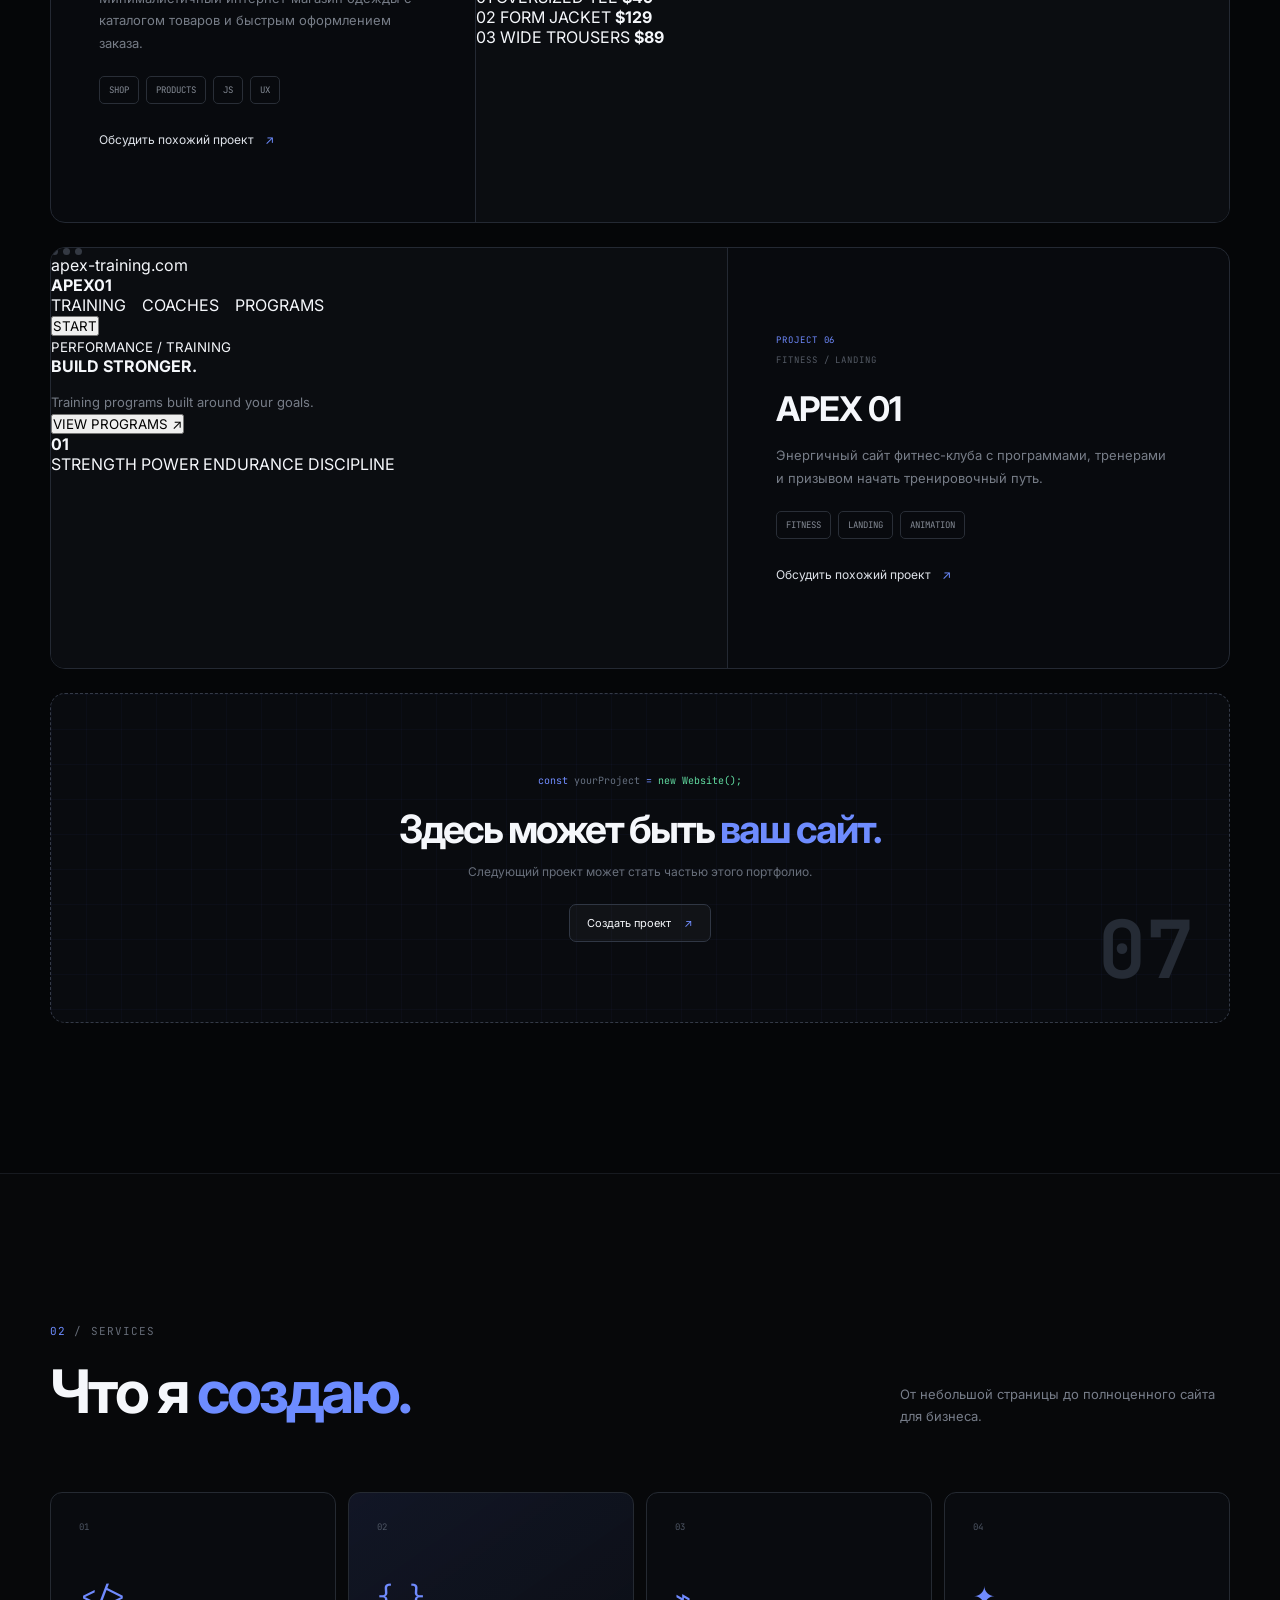
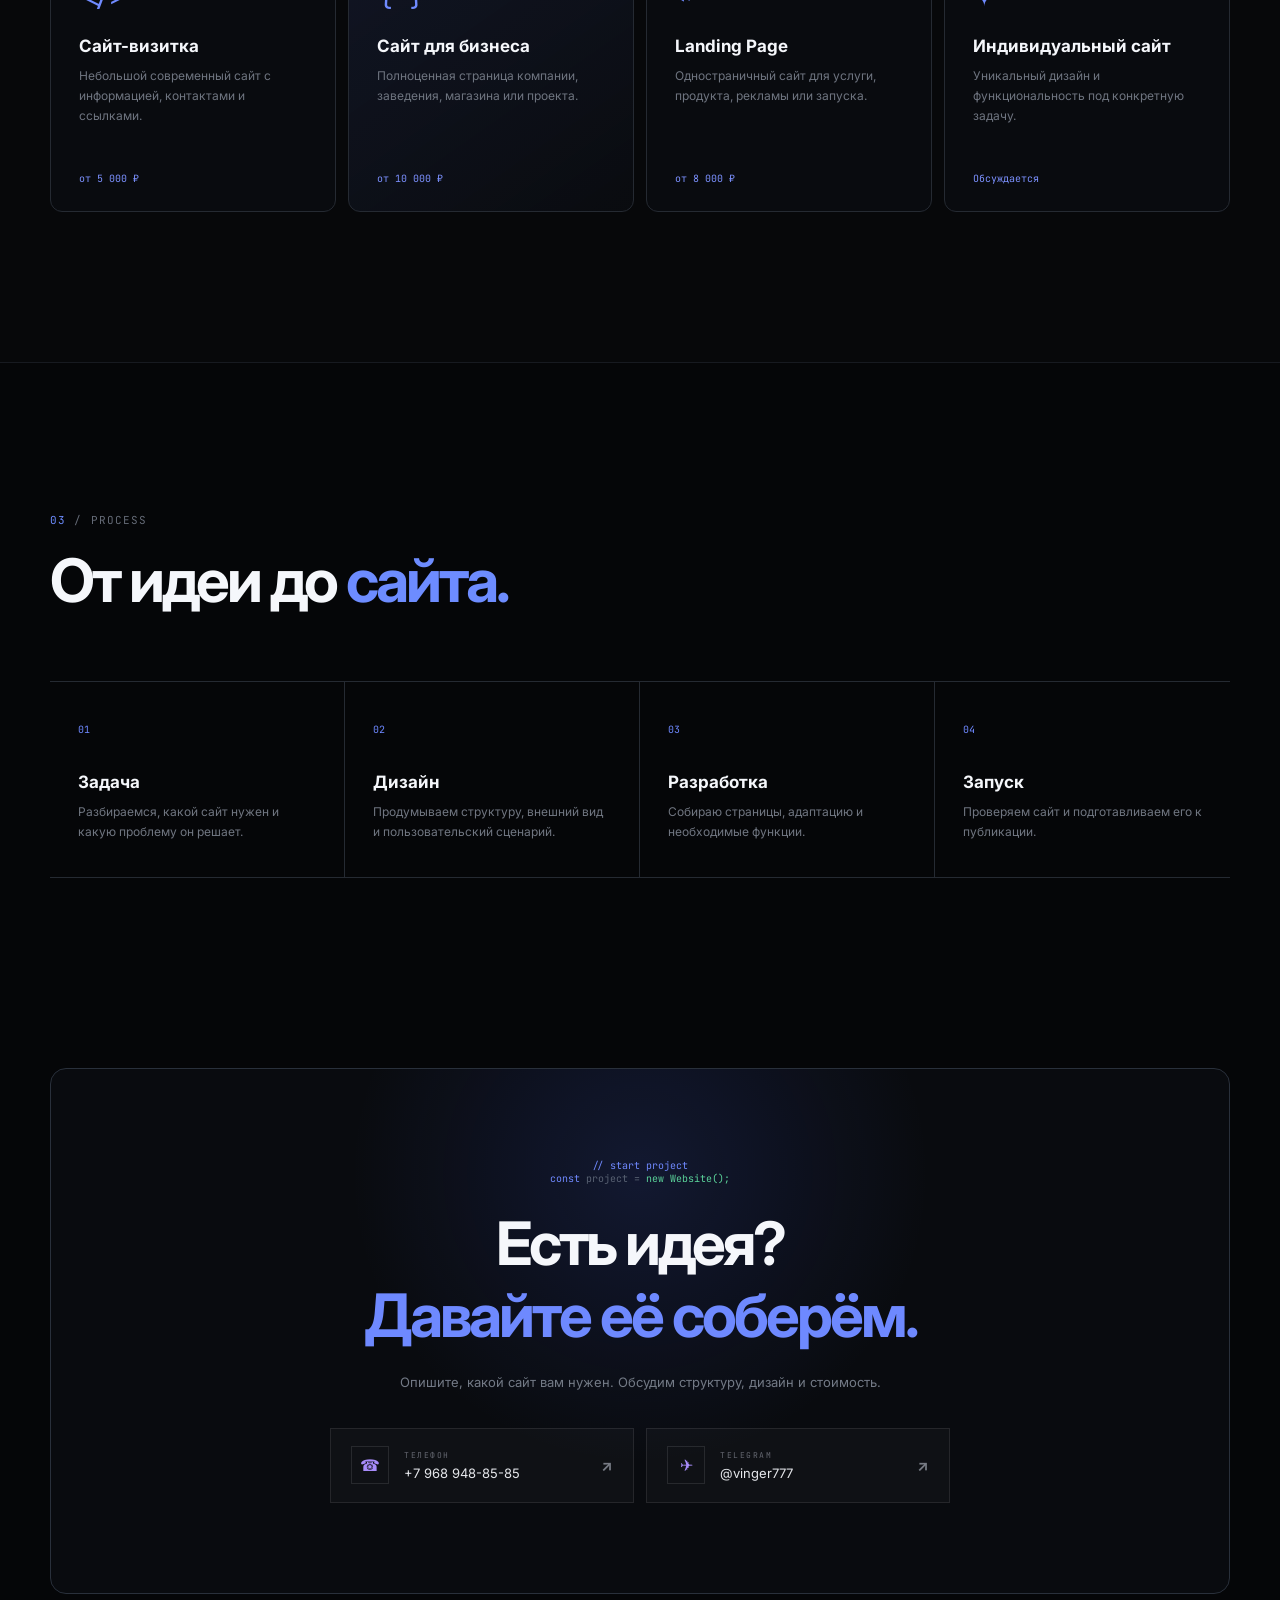
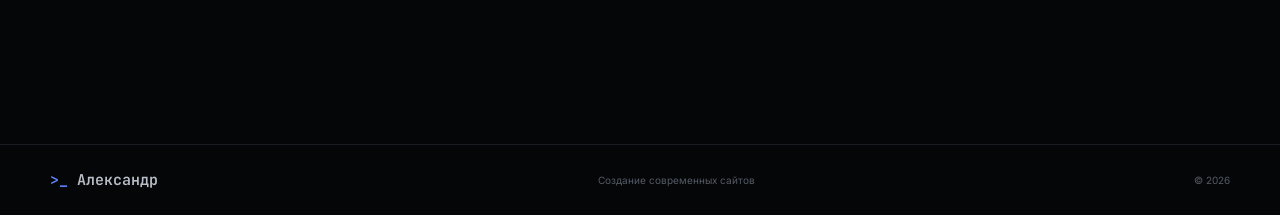
==== commit 5367fd27: "Update index.html" ====
--- a/index.html
+++ b/index.html
@@ -1,4 +1,3 @@
-```html
 <!DOCTYPE html>
 <html lang="ru">
 <head>
@@ -99,8 +98,8 @@
                 <div class="stats">
 
                     <div class="stat">
-                        <strong>02+</strong>
-                        <span>проекта</span>
+                        <strong>06+</strong>
+                        <span>концептов</span>
                     </div>
 
                     <div class="stat">
@@ -155,7 +154,7 @@
 
                     <div class="terminal-line indent">
                         <span class="yellow">projects:</span>
-                        <span class="blue"> 2</span>,
+                        <span class="blue"> 6</span>,
                     </div>
 
                     <div class="terminal-line indent">
@@ -256,14 +255,14 @@
                     </div>
 
                     <h2>
-                        Реальные <span>проекты.</span>
+                        Разные <span>проекты.</span>
                     </h2>
 
                 </div>
 
                 <p>
-                    Каждый проект собирается под конкретную задачу,
-                    а не по одному шаблону.
+                    Несколько концептов, показывающих,
+                    как сайт может выглядеть для разных сфер бизнеса.
                 </p>
 
             </div>
@@ -272,7 +271,7 @@
             <div class="projects">
 
 
-                <!-- PROJECT 1 -->
+                <!-- PROJECT 01 -->
 
                 <article class="project project-large">
 
@@ -283,127 +282,724 @@
                         </div>
 
                         <div class="project-type">
-                            RESTAURANT / WEB
-                        </div>
-
-                        <h3>ШаурмХ</h3>
+                            RESTAURANT / DELIVERY
+                        </div>
+
+                        <h3>NOIR FOOD</h3>
 
                         <p>
-                            Концепт современного сайта для заведения:
-                            меню, категории, корзина, контакты и
-                            удобная структура для посетителей.
-                        </p>
-
-                        <div class="project-tags">
-
-                            <span>HTML</span>
-                            <span>CSS</span>
-                            <span>JavaScript</span>
-                            <span>Node.js</span>
-
-                        </div>
-
-                        <a href="#" class="project-link">
-                            Открыть проект <span>↗</span>
-                        </a>
-
-                    </div>
-
-
-                    <div class="project-preview shaurmx-preview">
-
-                        <img
-                            src="shaurmx_portfolio_photo.png"
-                            alt="Проект ШаурмХ"
-                            class="shaurmx-image"
-                        >
-
-                    </div>
-
-                </article>
-
-
-                <!-- PROJECT 2 -->
-
-                <article class="project project-second">
-
-                    <div class="project-preview personal-preview">
-
-                        <div class="browser-bar">
-
-                            <div class="browser-dots">
-                                <i></i>
-                                <i></i>
-                                <i></i>
-                            </div>
-
-                            <div class="browser-address">
-                                alexander.dev
-                            </div>
-
-                        </div>
-
-                        <div class="personal-screen">
-
-                            <div class="personal-top">
-                                <span>&gt;_ Александр</span>
-                                <span>PORTFOLIO_2026</span>
-                            </div>
-
-                            <div class="personal-center">
-
-                                <div class="mini-code">
-                                    &lt;developer&gt;
-                                </div>
-
-                                <h4>
-                                    Создаю<br>
-                                    <span>цифровые продукты.</span>
-                                </h4>
-
-                                <div class="mini-code">
-                                    /&gt;
-                                </div>
-
-                            </div>
-
-                            <div class="personal-bottom">
-                                <span>HTML</span>
-                                <span>CSS</span>
-                                <span>JS</span>
-                                <span>WEB</span>
-                            </div>
-
-                        </div>
-
-                    </div>
-
-
-                    <div class="project-info">
-
-                        <div class="project-number">
-                            PROJECT 02
-                        </div>
-
-                        <div class="project-type">
-                            PERSONAL / PORTFOLIO
-                        </div>
-
-                        <h3>Личная визитка</h3>
-
-                        <p>
-                            Персональный сайт-портфолио разработчика
-                            с акцентом на проекты и услуги.
+                            Современный сайт ресторана с акцентом
+                            на меню, атмосферу заведения и быстрый заказ.
                         </p>
 
                         <div class="project-tags">
                             <span>HTML</span>
                             <span>CSS</span>
                             <span>JavaScript</span>
-                        </div>
-
-                        <a href="#" class="project-link">
-                            Открыть проект <span>↗</span>
+                            <span>UI/UX</span>
+                        </div>
+
+                        <a href="#contact" class="project-link">
+                            Обсудить похожий проект <span>↗</span>
+                        </a>
+
+                    </div>
+
+
+                    <div class="project-preview concept restaurant-concept">
+
+                        <div class="concept-browser">
+
+                            <div class="concept-browser-top">
+                                <div class="browser-dots">
+                                    <i></i>
+                                    <i></i>
+                                    <i></i>
+                                </div>
+
+                                <div class="concept-url">
+                                    noir-food.com
+                                </div>
+                            </div>
+
+                            <div class="restaurant-visual">
+
+                                <div class="restaurant-nav-new">
+                                    <strong>NOIR</strong>
+
+                                    <div>
+                                        MENU
+                                        &nbsp;&nbsp;
+                                        ABOUT
+                                        &nbsp;&nbsp;
+                                        CONTACT
+                                    </div>
+
+                                    <button>ORDER</button>
+                                </div>
+
+                                <div class="restaurant-main">
+
+                                    <div class="restaurant-copy">
+
+                                        <small>MODERN KITCHEN</small>
+
+                                        <h4>
+                                            Taste the
+                                            <span>moment.</span>
+                                        </h4>
+
+                                        <p>
+                                            Fresh ingredients.
+                                            Bold flavors.
+                                        </p>
+
+                                        <button class="visual-button">
+                                            VIEW MENU ↗
+                                        </button>
+
+                                    </div>
+
+                                    <div class="restaurant-food-visual">
+                                        <div class="plate-shadow"></div>
+                                        <div class="burger-visual">
+                                            <span></span>
+                                            <span></span>
+                                            <span></span>
+                                            <span></span>
+                                        </div>
+                                    </div>
+
+                                </div>
+
+                                <div class="restaurant-bottom">
+                                    <span>01 — SIGNATURE BURGER</span>
+                                    <strong>$18</strong>
+                                </div>
+
+                            </div>
+
+                        </div>
+
+                    </div>
+
+                </article>
+
+
+                <!-- PROJECT 02 -->
+
+                <article class="project project-second">
+
+                    <div class="project-preview concept barber-concept">
+
+                        <div class="concept-browser">
+
+                            <div class="concept-browser-top">
+                                <div class="browser-dots">
+                                    <i></i>
+                                    <i></i>
+                                    <i></i>
+                                </div>
+
+                                <div class="concept-url">
+                                    blackroom.barber
+                                </div>
+                            </div>
+
+                            <div class="barber-visual">
+
+                                <div class="barber-top">
+
+                                    <strong>
+                                        BLACK<span>ROOM</span>
+                                    </strong>
+
+                                    <div>
+                                        SERVICES
+                                        &nbsp;&nbsp;
+                                        TEAM
+                                        &nbsp;&nbsp;
+                                        CONTACT
+                                    </div>
+
+                                    <button>BOOK NOW</button>
+
+                                </div>
+
+                                <div class="barber-main">
+
+                                    <div>
+                                        <small>BARBER STUDIO / 2026</small>
+
+                                        <h4>
+                                            YOUR STYLE.
+                                            <span>YOUR RULES.</span>
+                                        </h4>
+
+                                        <p>
+                                            Premium cuts for people
+                                            who know what they want.
+                                        </p>
+
+                                        <button class="barber-button">
+                                            BOOK AN APPOINTMENT
+                                        </button>
+                                    </div>
+
+                                    <div class="barber-person">
+                                        <div class="head"></div>
+                                        <div class="hair"></div>
+                                        <div class="body"></div>
+                                    </div>
+
+                                </div>
+
+                                <div class="barber-services">
+
+                                    <span>HAIRCUT <b>$30</b></span>
+                                    <span>BEARD <b>$20</b></span>
+                                    <span>COMBO <b>$45</b></span>
+
+                                </div>
+
+                            </div>
+
+                        </div>
+
+                    </div>
+
+
+                    <div class="project-info">
+
+                        <div class="project-number">
+                            PROJECT 02
+                        </div>
+
+                        <div class="project-type">
+                            BARBERSHOP / LANDING
+                        </div>
+
+                        <h3>BLACKROOM</h3>
+
+                        <p>
+                            Стильный лендинг барбершопа с услугами,
+                            мастерами, ценами и записью клиента.
+                        </p>
+
+                        <div class="project-tags">
+                            <span>LANDING</span>
+                            <span>CSS</span>
+                            <span>JS</span>
+                        </div>
+
+                        <a href="#contact" class="project-link">
+                            Обсудить похожий проект <span>↗</span>
+                        </a>
+
+                    </div>
+
+                </article>
+
+
+                <!-- PROJECT 03 -->
+
+                <article class="project project-large">
+
+                    <div class="project-info">
+
+                        <div class="project-number">
+                            PROJECT 03
+                        </div>
+
+                        <div class="project-type">
+                            AUTOMOTIVE / BUSINESS
+                        </div>
+
+                        <h3>VOLT MOTORS</h3>
+
+                        <p>
+                            Премиальный сайт автомобильного бренда
+                            с каталогом автомобилей и эффектной подачей.
+                        </p>
+
+                        <div class="project-tags">
+                            <span>AUTOMOTIVE</span>
+                            <span>HTML</span>
+                            <span>CSS</span>
+                            <span>UI</span>
+                        </div>
+
+                        <a href="#contact" class="project-link">
+                            Обсудить похожий проект <span>↗</span>
+                        </a>
+
+                    </div>
+
+
+                    <div class="project-preview concept car-concept">
+
+                        <div class="concept-browser">
+
+                            <div class="concept-browser-top">
+                                <div class="browser-dots">
+                                    <i></i>
+                                    <i></i>
+                                    <i></i>
+                                </div>
+
+                                <div class="concept-url">
+                                    volt-motors.com
+                                </div>
+                            </div>
+
+                            <div class="car-visual">
+
+                                <div class="car-nav">
+
+                                    <strong>VOLT</strong>
+
+                                    <div>
+                                        MODELS
+                                        &nbsp;&nbsp;
+                                        TECHNOLOGY
+                                        &nbsp;&nbsp;
+                                        DEALERS
+                                    </div>
+
+                                    <span>EN / RU</span>
+
+                                </div>
+
+                                <div class="car-main">
+
+                                    <div class="car-copy">
+
+                                        <small>THE NEW GENERATION</small>
+
+                                        <h4>
+                                            VOLT
+                                            <span>R8</span>
+                                        </h4>
+
+                                        <p>
+                                            Electric performance.
+                                            Designed for tomorrow.
+                                        </p>
+
+                                        <button>
+                                            EXPLORE MODEL ↗
+                                        </button>
+
+                                    </div>
+
+                                    <div class="car-shape">
+
+                                        <div class="car-body"></div>
+                                        <div class="car-window"></div>
+                                        <div class="wheel wheel-one"></div>
+                                        <div class="wheel wheel-two"></div>
+
+                                    </div>
+
+                                </div>
+
+                                <div class="car-footer">
+                                    <span>0 — 100 KM/H</span>
+                                    <b>2.9 SEC</b>
+
+                                    <span>RANGE</span>
+                                    <b>640 KM</b>
+
+                                    <span>POWER</span>
+                                    <b>610 HP</b>
+                                </div>
+
+                            </div>
+
+                        </div>
+
+                    </div>
+
+                </article>
+
+
+                <!-- PROJECT 04 -->
+
+                <article class="project project-second">
+
+                    <div class="project-preview concept hotel-concept">
+
+                        <div class="concept-browser">
+
+                            <div class="concept-browser-top">
+                                <div class="browser-dots">
+                                    <i></i>
+                                    <i></i>
+                                    <i></i>
+                                </div>
+
+                                <div class="concept-url">
+                                    aura-hotel.com
+                                </div>
+                            </div>
+
+                            <div class="hotel-visual">
+
+                                <div class="hotel-nav">
+
+                                    <strong>AURA</strong>
+
+                                    <div>
+                                        ROOMS
+                                        &nbsp;&nbsp;
+                                        EXPERIENCE
+                                        &nbsp;&nbsp;
+                                        LOCATION
+                                    </div>
+
+                                    <button>BOOK</button>
+
+                                </div>
+
+                                <div class="hotel-main">
+
+                                    <div class="hotel-copy">
+
+                                        <small>EST. 1987 / AMALFI</small>
+
+                                        <h4>
+                                            Stay
+                                            <span>beautifully.</span>
+                                        </h4>
+
+                                        <p>
+                                            A quiet place between
+                                            the sea and the sky.
+                                        </p>
+
+                                        <button>
+                                            DISCOVER AURA
+                                        </button>
+
+                                    </div>
+
+                                    <div class="hotel-building">
+
+                                        <div class="hotel-sky"></div>
+
+                                        <div class="hotel-structure">
+
+                                            <i></i>
+                                            <i></i>
+                                            <i></i>
+                                            <i></i>
+                                            <i></i>
+                                            <i></i>
+
+                                        </div>
+
+                                        <div class="hotel-pool"></div>
+
+                                    </div>
+
+                                </div>
+
+                                <div class="hotel-footer">
+                                    <span>PRIVATE ROOMS</span>
+                                    <span>SEA VIEW</span>
+                                    <span>BREAKFAST</span>
+                                </div>
+
+                            </div>
+
+                        </div>
+
+                    </div>
+
+
+                    <div class="project-info">
+
+                        <div class="project-number">
+                            PROJECT 04
+                        </div>
+
+                        <div class="project-type">
+                            HOTEL / TRAVEL
+                        </div>
+
+                        <h3>AURA HOTEL</h3>
+
+                        <p>
+                            Сайт отеля с акцентом на атмосферу,
+                            фотографии, номера и онлайн-бронирование.
+                        </p>
+
+                        <div class="project-tags">
+                            <span>HOTEL</span>
+                            <span>DESIGN</span>
+                            <span>RESPONSIVE</span>
+                        </div>
+
+                        <a href="#contact" class="project-link">
+                            Обсудить похожий проект <span>↗</span>
+                        </a>
+
+                    </div>
+
+                </article>
+
+
+                <!-- PROJECT 05 -->
+
+                <article class="project project-large">
+
+                    <div class="project-info">
+
+                        <div class="project-number">
+                            PROJECT 05
+                        </div>
+
+                        <div class="project-type">
+                            E-COMMERCE / FASHION
+                        </div>
+
+                        <h3>FORM STORE</h3>
+
+                        <p>
+                            Минималистичный интернет-магазин одежды
+                            с каталогом товаров и быстрым оформлением заказа.
+                        </p>
+
+                        <div class="project-tags">
+                            <span>SHOP</span>
+                            <span>PRODUCTS</span>
+                            <span>JS</span>
+                            <span>UX</span>
+                        </div>
+
+                        <a href="#contact" class="project-link">
+                            Обсудить похожий проект <span>↗</span>
+                        </a>
+
+                    </div>
+
+
+                    <div class="project-preview concept fashion-concept">
+
+                        <div class="concept-browser">
+
+                            <div class="concept-browser-top">
+                                <div class="browser-dots">
+                                    <i></i>
+                                    <i></i>
+                                    <i></i>
+                                </div>
+
+                                <div class="concept-url">
+                                    form-store.com
+                                </div>
+                            </div>
+
+                            <div class="fashion-visual">
+
+                                <div class="fashion-nav">
+
+                                    <strong>FORM.</strong>
+
+                                    <div>
+                                        NEW
+                                        &nbsp;&nbsp;
+                                        MEN
+                                        &nbsp;&nbsp;
+                                        WOMEN
+                                        &nbsp;&nbsp;
+                                        SALE
+                                    </div>
+
+                                    <span>🛒 02</span>
+
+                                </div>
+
+                                <div class="fashion-main">
+
+                                    <div class="fashion-copy">
+
+                                        <small>COLLECTION 026</small>
+
+                                        <h4>
+                                            FORM
+                                            <span>/ OBJECT</span>
+                                        </h4>
+
+                                        <p>
+                                            Essential pieces.
+                                            Designed without noise.
+                                        </p>
+
+                                        <button>
+                                            SHOP COLLECTION →
+                                        </button>
+
+                                    </div>
+
+                                    <div class="fashion-model">
+
+                                        <div class="model-head"></div>
+                                        <div class="model-body"></div>
+                                        <div class="model-shirt"></div>
+
+                                    </div>
+
+                                </div>
+
+                                <div class="fashion-products">
+
+                                    <div>
+                                        <span>01</span>
+                                        OVERSIZED TEE
+                                        <b>$49</b>
+                                    </div>
+
+                                    <div>
+                                        <span>02</span>
+                                        FORM JACKET
+                                        <b>$129</b>
+                                    </div>
+
+                                    <div>
+                                        <span>03</span>
+                                        WIDE TROUSERS
+                                        <b>$89</b>
+                                    </div>
+
+                                </div>
+
+                            </div>
+
+                        </div>
+
+                    </div>
+
+                </article>
+
+
+                <!-- PROJECT 06 -->
+
+                <article class="project project-second">
+
+                    <div class="project-preview concept fitness-concept">
+
+                        <div class="concept-browser">
+
+                            <div class="concept-browser-top">
+                                <div class="browser-dots">
+                                    <i></i>
+                                    <i></i>
+                                    <i></i>
+                                </div>
+
+                                <div class="concept-url">
+                                    apex-training.com
+                                </div>
+                            </div>
+
+                            <div class="fitness-visual">
+
+                                <div class="fitness-nav">
+
+                                    <strong>APEX<span>01</span></strong>
+
+                                    <div>
+                                        TRAINING
+                                        &nbsp;&nbsp;
+                                        COACHES
+                                        &nbsp;&nbsp;
+                                        PROGRAMS
+                                    </div>
+
+                                    <button>START</button>
+
+                                </div>
+
+                                <div class="fitness-main">
+
+                                    <div class="fitness-copy">
+
+                                        <small>PERFORMANCE / TRAINING</small>
+
+                                        <h4>
+                                            BUILD
+                                            <span>STRONGER.</span>
+                                        </h4>
+
+                                        <p>
+                                            Training programs
+                                            built around your goals.
+                                        </p>
+
+                                        <button>
+                                            VIEW PROGRAMS ↗
+                                        </button>
+
+                                    </div>
+
+                                    <div class="fitness-shape">
+
+                                        <div class="fitness-circle"></div>
+
+                                        <div class="fitness-lines">
+                                            <i></i>
+                                            <i></i>
+                                            <i></i>
+                                        </div>
+
+                                        <strong>01</strong>
+
+                                    </div>
+
+                                </div>
+
+                                <div class="fitness-footer">
+
+                                    <span>STRENGTH</span>
+                                    <span>POWER</span>
+                                    <span>ENDURANCE</span>
+                                    <span>DISCIPLINE</span>
+
+                                </div>
+
+                            </div>
+
+                        </div>
+
+                    </div>
+
+
+                    <div class="project-info">
+
+                        <div class="project-number">
+                            PROJECT 06
+                        </div>
+
+                        <div class="project-type">
+                            FITNESS / LANDING
+                        </div>
+
+                        <h3>APEX 01</h3>
+
+                        <p>
+                            Энергичный сайт фитнес-клуба с программами,
+                            тренерами и призывом начать тренировочный путь.
+                        </p>
+
+                        <div class="project-tags">
+                            <span>FITNESS</span>
+                            <span>LANDING</span>
+                            <span>ANIMATION</span>
+                        </div>
+
+                        <a href="#contact" class="project-link">
+                            Обсудить похожий проект <span>↗</span>
                         </a>
 
                     </div>
@@ -441,7 +1037,7 @@
                     </div>
 
                     <div class="future-number">
-                        03
+                        07
                     </div>
 
                 </article>
@@ -485,17 +1081,11 @@
 
                 <div class="service-card">
 
-                    <div class="service-number">
-                        01
-                    </div>
-
-                    <div class="service-icon">
-                        &lt;/&gt;
-                    </div>
-
-                    <h3>
-                        Сайт-визитка
-                    </h3>
+                    <div class="service-number">01</div>
+
+                    <div class="service-icon">&lt;/&gt;</div>
+
+                    <h3>Сайт-визитка</h3>
 
                     <p>
                         Небольшой современный сайт с информацией,
@@ -511,17 +1101,11 @@
 
                 <div class="service-card featured-service">
 
-                    <div class="service-number">
-                        02
-                    </div>
-
-                    <div class="service-icon">
-                        { }
-                    </div>
-
-                    <h3>
-                        Сайт для бизнеса
-                    </h3>
+                    <div class="service-number">02</div>
+
+                    <div class="service-icon">{ }</div>
+
+                    <h3>Сайт для бизнеса</h3>
 
                     <p>
                         Полноценная страница компании, заведения,
@@ -537,17 +1121,11 @@
 
                 <div class="service-card">
 
-                    <div class="service-number">
-                        03
-                    </div>
-
-                    <div class="service-icon">
-                        ⌁
-                    </div>
-
-                    <h3>
-                        Landing Page
-                    </h3>
+                    <div class="service-number">03</div>
+
+                    <div class="service-icon">⌁</div>
+
+                    <h3>Landing Page</h3>
 
                     <p>
                         Одностраничный сайт для услуги, продукта,
@@ -563,17 +1141,11 @@
 
                 <div class="service-card">
 
-                    <div class="service-number">
-                        04
-                    </div>
-
-                    <div class="service-icon">
-                        ✦
-                    </div>
-
-                    <h3>
-                        Индивидуальный сайт
-                    </h3>
+                    <div class="service-number">04</div>
+
+                    <div class="service-icon">✦</div>
+
+                    <h3>Индивидуальный сайт</h3>
 
                     <p>
                         Уникальный дизайн и функциональность
@@ -619,82 +1191,58 @@
             <div class="process-grid">
 
                 <div class="process-item">
-
                     <span>01</span>
 
                     <div>
-
-                        <h3>
-                            Задача
-                        </h3>
+                        <h3>Задача</h3>
 
                         <p>
                             Разбираемся, какой сайт нужен
                             и какую проблему он решает.
                         </p>
-
-                    </div>
-
+                    </div>
                 </div>
 
 
                 <div class="process-item">
-
                     <span>02</span>
 
                     <div>
-
-                        <h3>
-                            Дизайн
-                        </h3>
+                        <h3>Дизайн</h3>
 
                         <p>
                             Продумываем структуру, внешний вид
                             и пользовательский сценарий.
                         </p>
-
-                    </div>
-
+                    </div>
                 </div>
 
 
                 <div class="process-item">
-
                     <span>03</span>
 
                     <div>
-
-                        <h3>
-                            Разработка
-                        </h3>
+                        <h3>Разработка</h3>
 
                         <p>
                             Собираю страницы, адаптацию
                             и необходимые функции.
                         </p>
-
-                    </div>
-
+                    </div>
                 </div>
 
 
                 <div class="process-item">
-
                     <span>04</span>
 
                     <div>
-
-                        <h3>
-                            Запуск
-                        </h3>
+                        <h3>Запуск</h3>
 
                         <p>
                             Проверяем сайт и подготавливаем
                             его к публикации.
                         </p>
-
-                    </div>
-
+                    </div>
                 </div>
 
             </div>
@@ -802,4 +1350,4 @@
 <script src="script.js"></script>
 
 </body>
-</html>+</html>
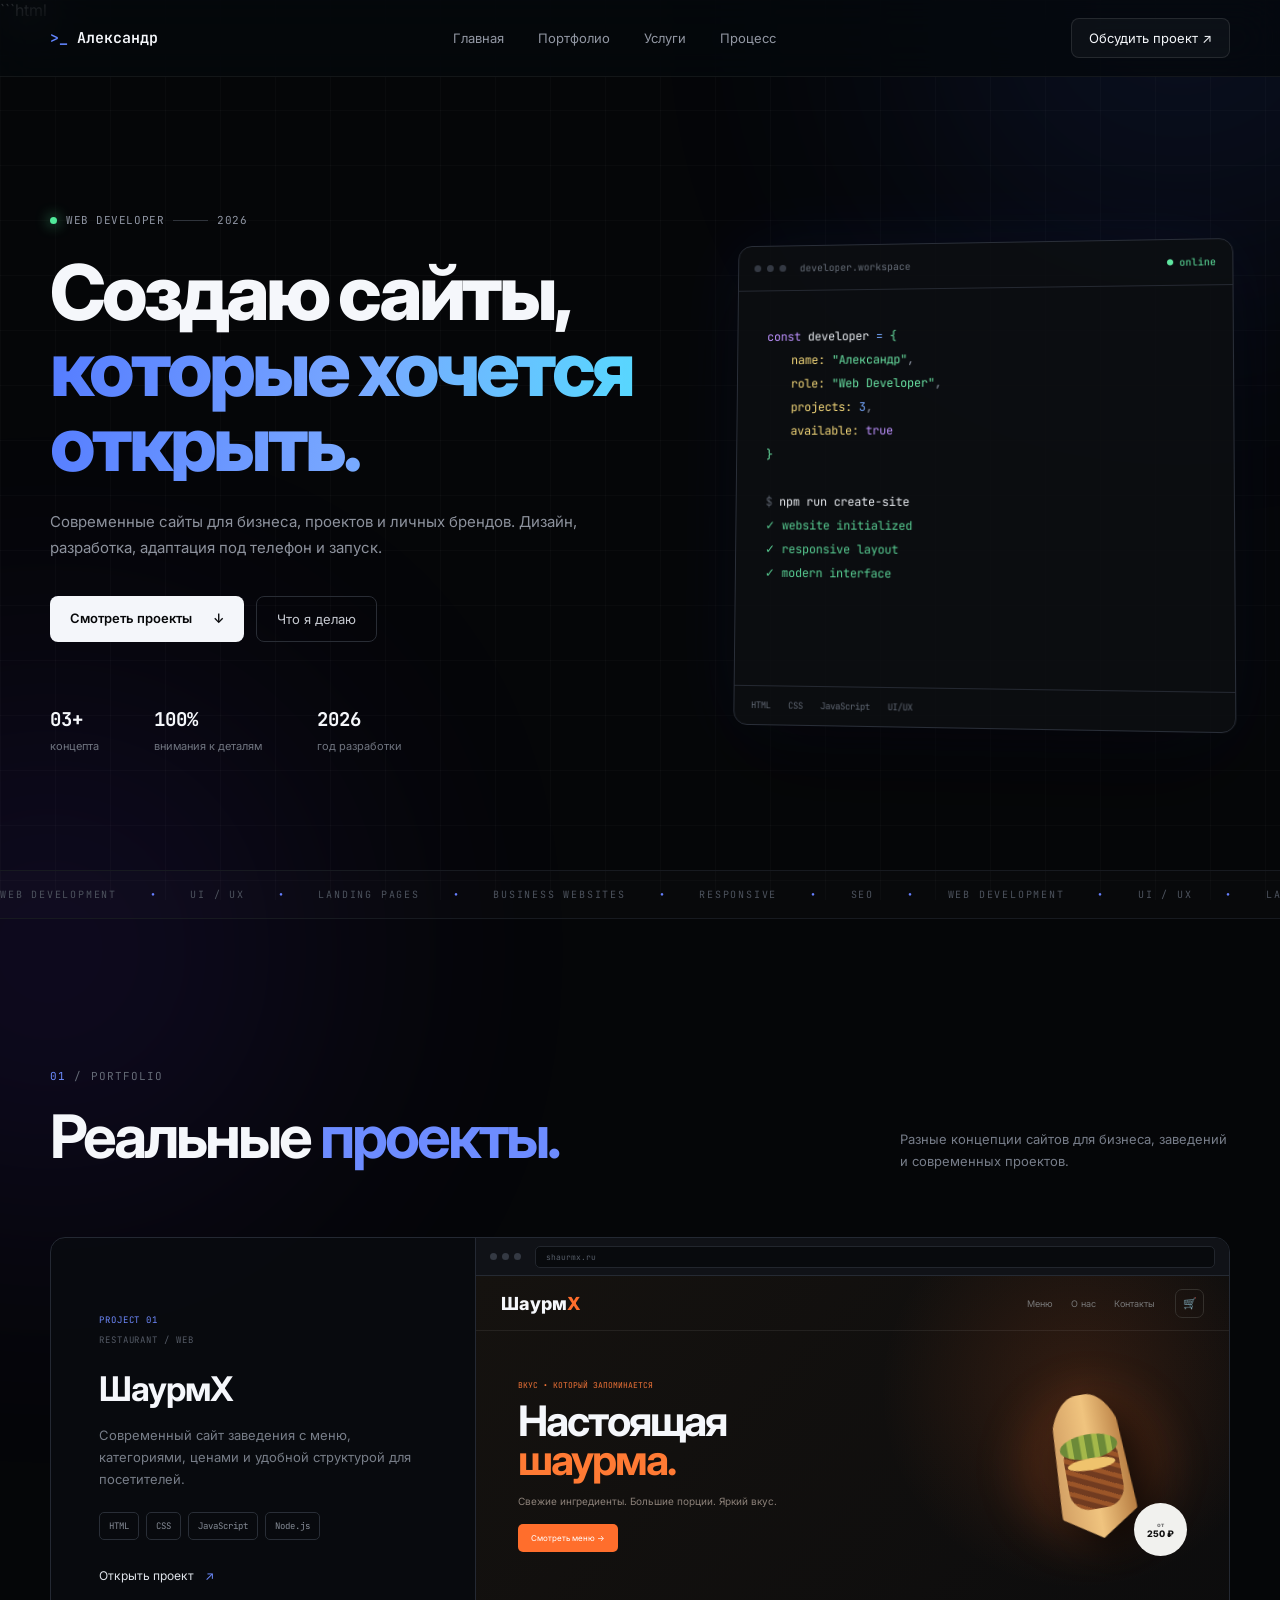
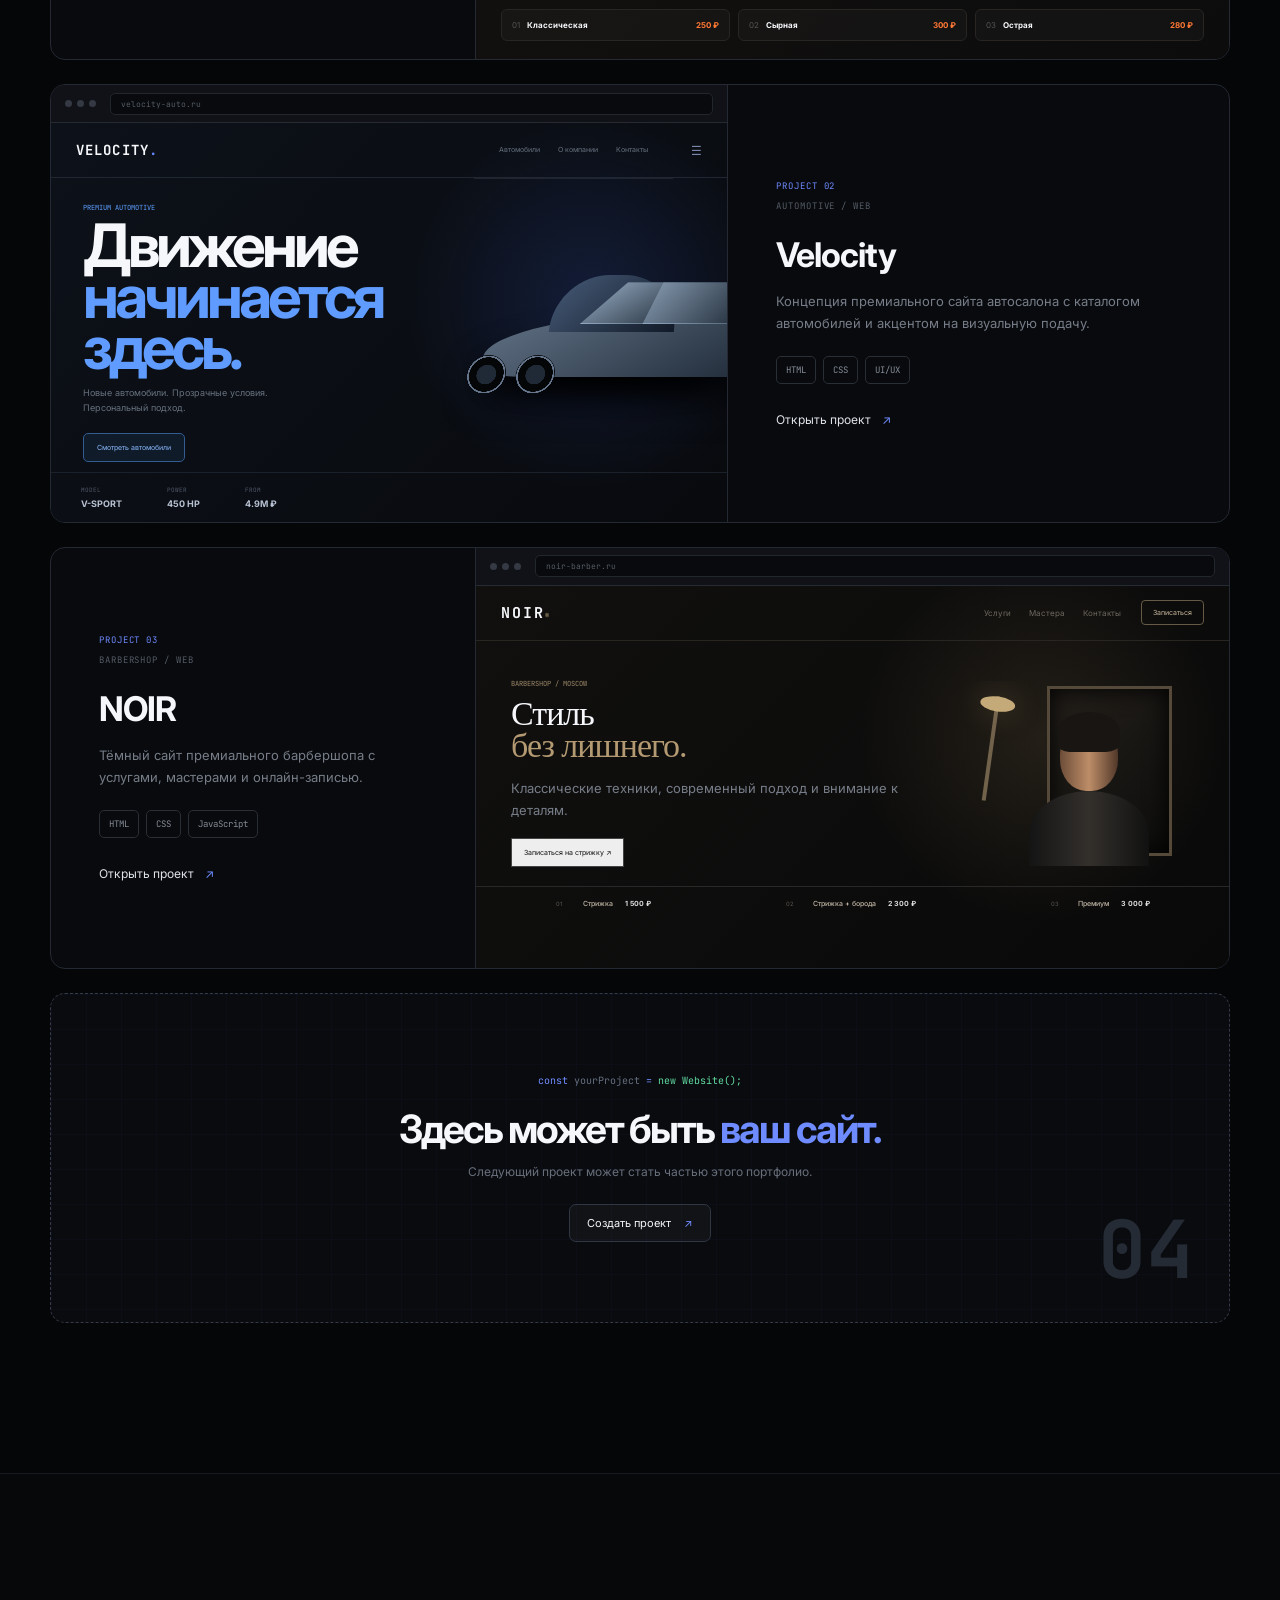
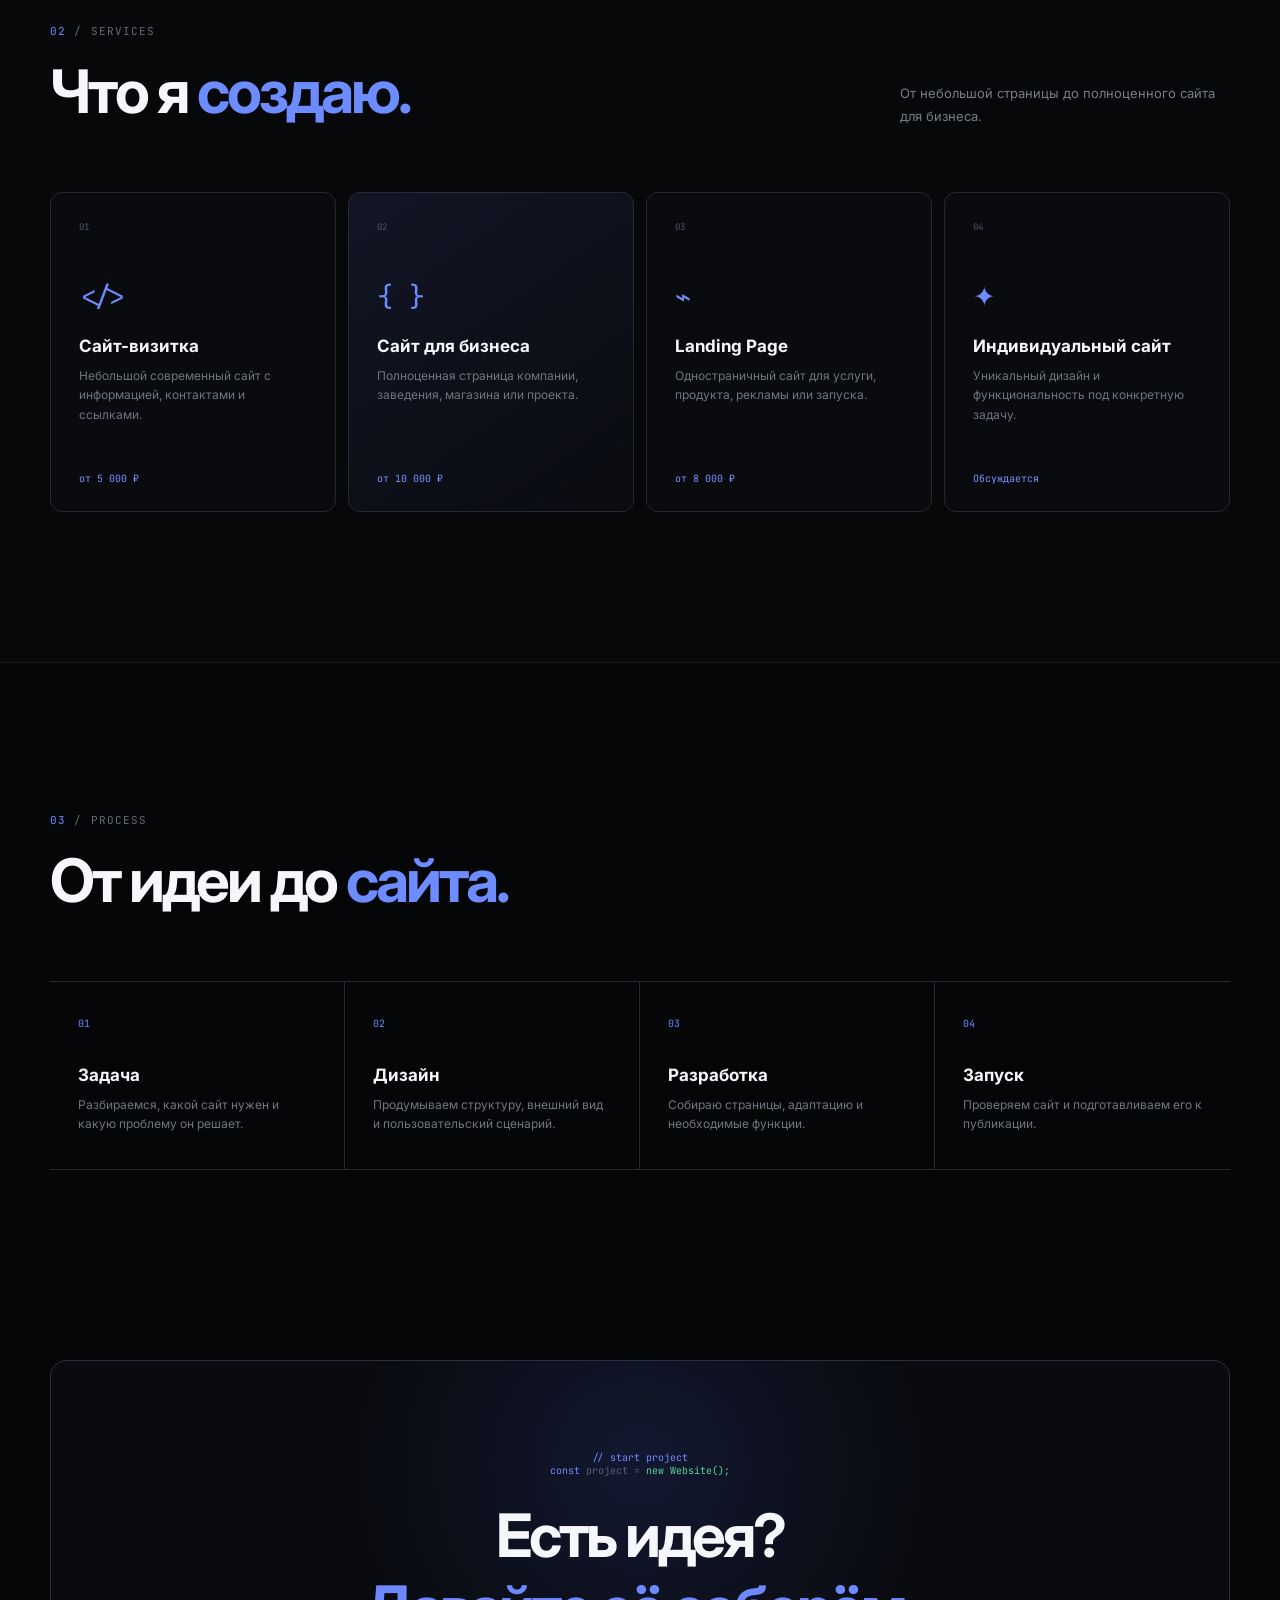
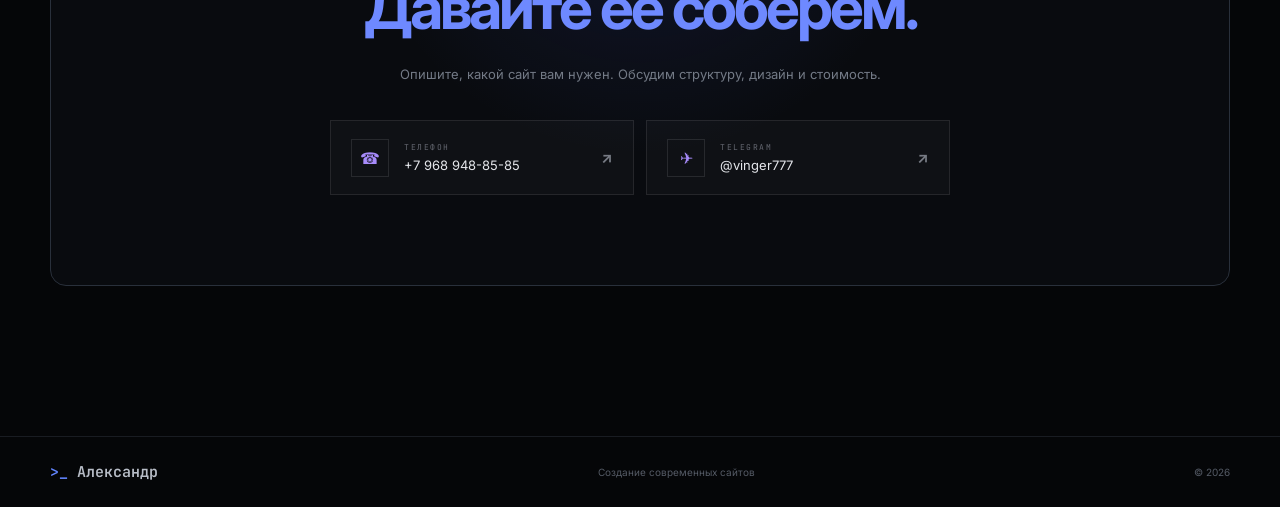
==== commit d7918d98: "Update index.html" ====
--- a/index.html
+++ b/index.html
@@ -1,3 +1,4 @@
+```html
 <!DOCTYPE html>
 <html lang="ru">
 <head>
@@ -6,23 +7,12 @@
 
     <title>Александр — создание современных сайтов</title>
 
-    <meta
-        name="description"
-        content="Александр — создание современных сайтов, лендингов и сайтов для бизнеса."
-    >
-
-    <meta
-        name="keywords"
-        content="создание сайтов, разработка сайтов, сайт для бизнеса, лендинг, сайт визитка"
-    >
+    <meta name="description" content="Александр — создание современных сайтов, лендингов и сайтов для бизнеса.">
 
     <link rel="preconnect" href="https://fonts.googleapis.com">
     <link rel="preconnect" href="https://fonts.gstatic.com" crossorigin>
 
-    <link
-        href="https://fonts.googleapis.com/css2?family=Inter:wght@400;500;600;700;800&family=JetBrains+Mono:wght@400;500;600&display=swap"
-        rel="stylesheet"
-    >
+    <link href="https://fonts.googleapis.com/css2?family=Inter:wght@400;500;600;700;800&family=JetBrains+Mono:wght@400;500;600&display=swap" rel="stylesheet">
 
     <link rel="stylesheet" href="style.css">
 </head>
@@ -54,1274 +44,894 @@
     </div>
 </header>
 
-
 <main>
 
-    <!-- HERO -->
-
-    <section class="hero" id="home">
-
-        <div class="container hero-grid">
-
-            <div class="hero-content">
-
-                <div class="status">
-                    <span class="status-dot"></span>
-                    WEB DEVELOPER
-                    <span class="status-line"></span>
-                    2026
-                </div>
-
-                <h1>
-                    Создаю сайты,
-                    <span>которые хочется открыть.</span>
-                </h1>
-
-                <p class="hero-description">
-                    Современные сайты для бизнеса, проектов и личных брендов.
-                    Дизайн, разработка, адаптация под телефон и запуск.
+<section class="hero" id="home">
+
+    <div class="container hero-grid">
+
+        <div class="hero-content">
+
+            <div class="status">
+                <span class="status-dot"></span>
+                WEB DEVELOPER
+                <span class="status-line"></span>
+                2026
+            </div>
+
+            <h1>
+                Создаю сайты,
+                <span>которые хочется открыть.</span>
+            </h1>
+
+            <p class="hero-description">
+                Современные сайты для бизнеса, проектов и личных брендов.
+                Дизайн, разработка, адаптация под телефон и запуск.
+            </p>
+
+            <div class="hero-buttons">
+                <a href="#portfolio" class="button button-primary">
+                    Смотреть проекты <span>↓</span>
+                </a>
+
+                <a href="#services" class="button button-secondary">
+                    Что я делаю
+                </a>
+            </div>
+
+            <div class="stats">
+                <div class="stat">
+                    <strong>03+</strong>
+                    <span>концепта</span>
+                </div>
+
+                <div class="stat">
+                    <strong>100%</strong>
+                    <span>внимания к деталям</span>
+                </div>
+
+                <div class="stat">
+                    <strong>2026</strong>
+                    <span>год разработки</span>
+                </div>
+            </div>
+
+        </div>
+
+        <div class="developer-window">
+
+            <div class="window-top">
+
+                <div class="window-dots">
+                    <i></i>
+                    <i></i>
+                    <i></i>
+                </div>
+
+                <span>developer.workspace</span>
+
+                <span class="window-status">● online</span>
+
+            </div>
+
+            <div class="terminal">
+
+                <div class="terminal-line">
+                    <span class="purple">const</span>
+                    <span class="white"> developer</span>
+                    <span class="blue"> = </span>
+                    <span class="green">{</span>
+                </div>
+
+                <div class="terminal-line indent">
+                    <span class="yellow">name:</span>
+                    <span class="green"> "Александр"</span>,
+                </div>
+
+                <div class="terminal-line indent">
+                    <span class="yellow">role:</span>
+                    <span class="green"> "Web Developer"</span>,
+                </div>
+
+                <div class="terminal-line indent">
+                    <span class="yellow">projects:</span>
+                    <span class="blue"> 3</span>,
+                </div>
+
+                <div class="terminal-line indent">
+                    <span class="yellow">available:</span>
+                    <span class="purple"> true</span>
+                </div>
+
+                <div class="terminal-line">
+                    <span class="green">}</span>
+                </div>
+
+                <br>
+
+                <div class="terminal-line">
+                    <span class="gray">$</span>
+                    <span class="white"> npm run create-site</span>
+                </div>
+
+                <div class="terminal-line success">
+                    ✓ website initialized
+                </div>
+
+                <div class="terminal-line success">
+                    ✓ responsive layout
+                </div>
+
+                <div class="terminal-line success">
+                    ✓ modern interface
+                </div>
+
+                <div class="cursor"></div>
+
+            </div>
+
+            <div class="window-footer">
+                <span>HTML</span>
+                <span>CSS</span>
+                <span>JavaScript</span>
+                <span>UI/UX</span>
+            </div>
+
+        </div>
+
+    </div>
+
+</section>
+
+
+<div class="tech-line">
+
+    <div class="tech-track">
+        WEB DEVELOPMENT <b>•</b>
+        UI / UX <b>•</b>
+        LANDING PAGES <b>•</b>
+        BUSINESS WEBSITES <b>•</b>
+        RESPONSIVE <b>•</b>
+        SEO <b>•</b>
+        WEB DEVELOPMENT <b>•</b>
+        UI / UX <b>•</b>
+        LANDING PAGES
+    </div>
+
+</div>
+
+
+<section class="section portfolio-section" id="portfolio">
+
+    <div class="container">
+
+        <div class="section-heading">
+
+            <div>
+                <div class="eyebrow">
+                    <span>01</span> / PORTFOLIO
+                </div>
+
+                <h2>
+                    Реальные <span>проекты.</span>
+                </h2>
+            </div>
+
+            <p>
+                Разные концепции сайтов для бизнеса,
+                заведений и современных проектов.
+            </p>
+
+        </div>
+
+
+        <div class="projects">
+
+
+            <!-- PROJECT 1 -->
+
+            <article class="project project-large">
+
+                <div class="project-info">
+
+                    <div class="project-number">
+                        PROJECT 01
+                    </div>
+
+                    <div class="project-type">
+                        RESTAURANT / WEB
+                    </div>
+
+                    <h3>ШаурмХ</h3>
+
+                    <p>
+                        Современный сайт заведения с меню,
+                        категориями, ценами и удобной структурой
+                        для посетителей.
+                    </p>
+
+                    <div class="project-tags">
+                        <span>HTML</span>
+                        <span>CSS</span>
+                        <span>JavaScript</span>
+                        <span>Node.js</span>
+                    </div>
+
+                    <a href="#" class="project-link">
+                        Открыть проект <span>↗</span>
+                    </a>
+
+                </div>
+
+
+                <div class="project-preview restaurant-preview">
+
+                    <div class="mock-browser">
+
+                        <div class="mock-top">
+                            <div class="mock-dots">
+                                <i></i><i></i><i></i>
+                            </div>
+
+                            <div class="mock-url">
+                                shaurmx.ru
+                            </div>
+                        </div>
+
+
+                        <div class="restaurant-site">
+
+                            <div class="restaurant-header">
+
+                                <div class="restaurant-logo">
+                                    Шаурм<span>Х</span>
+                                </div>
+
+                                <div class="restaurant-nav">
+                                    <span>Меню</span>
+                                    <span>О нас</span>
+                                    <span>Контакты</span>
+                                </div>
+
+                                <div class="cart-mini">
+                                    🛒
+                                </div>
+
+                            </div>
+
+
+                            <div class="restaurant-main">
+
+                                <div class="restaurant-copy">
+
+                                    <small>
+                                        ВКУС • КОТОРЫЙ ЗАПОМИНАЕТСЯ
+                                    </small>
+
+                                    <h4>
+                                        Настоящая<br>
+                                        <span>шаурма.</span>
+                                    </h4>
+
+                                    <p>
+                                        Свежие ингредиенты.
+                                        Большие порции.
+                                        Яркий вкус.
+                                    </p>
+
+                                    <button>
+                                        Смотреть меню →
+                                    </button>
+
+                                </div>
+
+
+                                <div class="shawarma-art">
+
+                                    <div class="shawarma-glow"></div>
+
+                                    <div class="shawarma">
+                                        <div class="lavash"></div>
+                                        <div class="meat"></div>
+                                        <div class="salad"></div>
+                                        <div class="sauce"></div>
+                                    </div>
+
+                                    <div class="price-badge">
+                                        <small>от</small>
+                                        250 ₽
+                                    </div>
+
+                                </div>
+
+                            </div>
+
+
+                            <div class="food-cards">
+
+                                <div>
+                                    <span>01</span>
+                                    <strong>Классическая</strong>
+                                    <b>250 ₽</b>
+                                </div>
+
+                                <div>
+                                    <span>02</span>
+                                    <strong>Сырная</strong>
+                                    <b>300 ₽</b>
+                                </div>
+
+                                <div>
+                                    <span>03</span>
+                                    <strong>Острая</strong>
+                                    <b>280 ₽</b>
+                                </div>
+
+                            </div>
+
+                        </div>
+
+                    </div>
+
+                </div>
+
+            </article>
+
+
+            <!-- PROJECT 2 -->
+
+            <article class="project project-second">
+
+                <div class="project-preview car-preview">
+
+                    <div class="mock-browser">
+
+                        <div class="mock-top">
+
+                            <div class="mock-dots">
+                                <i></i><i></i><i></i>
+                            </div>
+
+                            <div class="mock-url">
+                                velocity-auto.ru
+                            </div>
+
+                        </div>
+
+
+                        <div class="car-site">
+
+                            <div class="car-header">
+
+                                <div class="car-logo">
+                                    VELOCITY<span>.</span>
+                                </div>
+
+                                <div class="car-nav">
+                                    <span>Автомобили</span>
+                                    <span>О компании</span>
+                                    <span>Контакты</span>
+                                </div>
+
+                                <div class="car-menu">
+                                    ☰
+                                </div>
+
+                            </div>
+
+
+                            <div class="car-hero">
+
+                                <div class="car-copy">
+
+                                    <small>
+                                        PREMIUM AUTOMOTIVE
+                                    </small>
+
+                                    <h4>
+                                        Движение<br>
+                                        <span>начинается здесь.</span>
+                                    </h4>
+
+                                    <p>
+                                        Новые автомобили.
+                                        Прозрачные условия.
+                                        Персональный подход.
+                                    </p>
+
+                                    <button>
+                                        Смотреть автомобили
+                                    </button>
+
+                                </div>
+
+
+                                <div class="car-art">
+
+                                    <div class="car-shadow"></div>
+
+                                    <div class="car-body">
+
+                                        <div class="car-roof"></div>
+
+                                        <div class="car-window window-one"></div>
+                                        <div class="car-window window-two"></div>
+
+                                        <div class="car-wheel wheel-one"></div>
+                                        <div class="car-wheel wheel-two"></div>
+
+                                        <div class="car-light"></div>
+
+                                    </div>
+
+                                </div>
+
+                            </div>
+
+
+                            <div class="car-bottom">
+
+                                <div>
+                                    <small>MODEL</small>
+                                    <strong>V-SPORT</strong>
+                                </div>
+
+                                <div>
+                                    <small>POWER</small>
+                                    <strong>450 HP</strong>
+                                </div>
+
+                                <div>
+                                    <small>FROM</small>
+                                    <strong>4.9M ₽</strong>
+                                </div>
+
+                            </div>
+
+                        </div>
+
+                    </div>
+
+                </div>
+
+
+                <div class="project-info">
+
+                    <div class="project-number">
+                        PROJECT 02
+                    </div>
+
+                    <div class="project-type">
+                        AUTOMOTIVE / WEB
+                    </div>
+
+                    <h3>Velocity</h3>
+
+                    <p>
+                        Концепция премиального сайта автосалона
+                        с каталогом автомобилей и акцентом
+                        на визуальную подачу.
+                    </p>
+
+                    <div class="project-tags">
+                        <span>HTML</span>
+                        <span>CSS</span>
+                        <span>UI/UX</span>
+                    </div>
+
+                    <a href="#" class="project-link">
+                        Открыть проект <span>↗</span>
+                    </a>
+
+                </div>
+
+            </article>
+
+
+            <!-- PROJECT 3 -->
+
+            <article class="project project-large">
+
+                <div class="project-info">
+
+                    <div class="project-number">
+                        PROJECT 03
+                    </div>
+
+                    <div class="project-type">
+                        BARBERSHOP / WEB
+                    </div>
+
+                    <h3>NOIR</h3>
+
+                    <p>
+                        Тёмный сайт премиального барбершопа
+                        с услугами, мастерами и онлайн-записью.
+                    </p>
+
+                    <div class="project-tags">
+                        <span>HTML</span>
+                        <span>CSS</span>
+                        <span>JavaScript</span>
+                    </div>
+
+                    <a href="#" class="project-link">
+                        Открыть проект <span>↗</span>
+                    </a>
+
+                </div>
+
+
+                <div class="project-preview barber-preview">
+
+                    <div class="mock-browser">
+
+                        <div class="mock-top">
+
+                            <div class="mock-dots">
+                                <i></i><i></i><i></i>
+                            </div>
+
+                            <div class="mock-url">
+                                noir-barber.ru
+                            </div>
+
+                        </div>
+
+
+                        <div class="barber-site">
+
+                            <div class="barber-header">
+
+                                <div class="barber-logo">
+                                    NOIR<span>®</span>
+                                </div>
+
+                                <div class="barber-nav">
+                                    <span>Услуги</span>
+                                    <span>Мастера</span>
+                                    <span>Контакты</span>
+                                </div>
+
+                                <button>
+                                    Записаться
+                                </button>
+
+                            </div>
+
+
+                            <div class="barber-hero">
+
+                                <div class="barber-copy">
+
+                                    <small>
+                                        BARBERSHOP / MOSCOW
+                                    </small>
+
+                                    <h4>
+                                        Стиль<br>
+                                        <span>без лишнего.</span>
+                                    </h4>
+
+                                    <p>
+                                        Классические техники,
+                                        современный подход
+                                        и внимание к деталям.
+                                    </p>
+
+                                    <div class="barber-button">
+                                        Записаться на стрижку ↗
+                                    </div>
+
+                                </div>
+
+
+                                <div class="barber-art">
+
+                                    <div class="mirror"></div>
+
+                                    <div class="person-head"></div>
+                                    <div class="person-hair"></div>
+                                    <div class="person-body"></div>
+
+                                    <div class="lamp"></div>
+
+                                </div>
+
+                            </div>
+
+
+                            <div class="barber-services">
+
+                                <div>
+                                    <small>01</small>
+                                    <strong>Стрижка</strong>
+                                    <b>1 500 ₽</b>
+                                </div>
+
+                                <div>
+                                    <small>02</small>
+                                    <strong>Стрижка + борода</strong>
+                                    <b>2 300 ₽</b>
+                                </div>
+
+                                <div>
+                                    <small>03</small>
+                                    <strong>Премиум</strong>
+                                    <b>3 000 ₽</b>
+                                </div>
+
+                            </div>
+
+                        </div>
+
+                    </div>
+
+                </div>
+
+            </article>
+
+
+            <!-- FUTURE -->
+
+            <article class="future-project">
+
+                <div class="future-grid"></div>
+
+                <div class="future-content">
+
+                    <div class="future-code">
+                        <span>const</span> yourProject
+                        <span>=</span>
+                        <b>new Website();</b>
+                    </div>
+
+                    <h3>
+                        Здесь может быть
+                        <span>ваш сайт.</span>
+                    </h3>
+
+                    <p>
+                        Следующий проект может стать частью этого портфолио.
+                    </p>
+
+                    <a href="#contact" class="future-button">
+                        Создать проект <span>↗</span>
+                    </a>
+
+                </div>
+
+                <div class="future-number">
+                    04
+                </div>
+
+            </article>
+
+        </div>
+
+    </div>
+
+</section>
+
+
+<section class="section services-section" id="services">
+
+    <div class="container">
+
+        <div class="section-heading">
+
+            <div>
+
+                <div class="eyebrow">
+                    <span>02</span> / SERVICES
+                </div>
+
+                <h2>
+                    Что я <span>создаю.</span>
+                </h2>
+
+            </div>
+
+            <p>
+                От небольшой страницы до полноценного сайта
+                для бизнеса.
+            </p>
+
+        </div>
+
+
+        <div class="services-grid">
+
+            <div class="service-card">
+                <div class="service-number">01</div>
+                <div class="service-icon">&lt;/&gt;</div>
+                <h3>Сайт-визитка</h3>
+                <p>
+                    Небольшой современный сайт с информацией,
+                    контактами и ссылками.
                 </p>
-
-                <div class="hero-buttons">
-
-                    <a href="#portfolio" class="button button-primary">
-                        Смотреть проекты
-                        <span>↓</span>
-                    </a>
-
-                    <a href="#services" class="button button-secondary">
-                        Что я делаю
-                    </a>
-
-                </div>
-
-                <div class="stats">
-
-                    <div class="stat">
-                        <strong>06+</strong>
-                        <span>концептов</span>
-                    </div>
-
-                    <div class="stat">
-                        <strong>100%</strong>
-                        <span>внимания к деталям</span>
-                    </div>
-
-                    <div class="stat">
-                        <strong>2026</strong>
-                        <span>год разработки</span>
-                    </div>
-
-                </div>
-
-            </div>
-
-
-            <div class="developer-window">
-
-                <div class="window-top">
-
-                    <div class="window-dots">
-                        <i></i>
-                        <i></i>
-                        <i></i>
-                    </div>
-
-                    <span>developer.workspace</span>
-
-                    <span class="window-status">● online</span>
-
-                </div>
-
-                <div class="terminal">
-
-                    <div class="terminal-line">
-                        <span class="purple">const</span>
-                        <span class="white"> developer</span>
-                        <span class="blue"> = </span>
-                        <span class="green">{</span>
-                    </div>
-
-                    <div class="terminal-line indent">
-                        <span class="yellow">name:</span>
-                        <span class="green"> "Александр"</span>,
-                    </div>
-
-                    <div class="terminal-line indent">
-                        <span class="yellow">role:</span>
-                        <span class="green"> "Web Developer"</span>,
-                    </div>
-
-                    <div class="terminal-line indent">
-                        <span class="yellow">projects:</span>
-                        <span class="blue"> 6</span>,
-                    </div>
-
-                    <div class="terminal-line indent">
-                        <span class="yellow">available:</span>
-                        <span class="purple"> true</span>
-                    </div>
-
-                    <div class="terminal-line">
-                        <span class="green">}</span>
-                    </div>
-
-                    <br>
-
-                    <div class="terminal-line">
-                        <span class="gray">$</span>
-                        <span class="white"> npm run create-site</span>
-                    </div>
-
-                    <div class="terminal-line success">
-                        ✓ website initialized
-                    </div>
-
-                    <div class="terminal-line success">
-                        ✓ responsive layout
-                    </div>
-
-                    <div class="terminal-line success">
-                        ✓ modern interface
-                    </div>
-
-                    <div class="cursor"></div>
-
-                </div>
-
-                <div class="window-footer">
-                    <span>HTML</span>
-                    <span>CSS</span>
-                    <span>JavaScript</span>
-                    <span>UI/UX</span>
-                </div>
-
-            </div>
-
-        </div>
-
-    </section>
-
-
-    <!-- TECH LINE -->
-
-    <div class="tech-line">
-
-        <div class="tech-track">
-
-            WEB DEVELOPMENT
-            <b>•</b>
-
-            UI / UX
-            <b>•</b>
-
-            LANDING PAGES
-            <b>•</b>
-
-            BUSINESS WEBSITES
-            <b>•</b>
-
-            RESPONSIVE
-            <b>•</b>
-
-            SEO
-            <b>•</b>
-
-            WEB DEVELOPMENT
-            <b>•</b>
-
-            UI / UX
-            <b>•</b>
-
-            LANDING PAGES
+                <div class="service-price">от 5 000 ₽</div>
+            </div>
+
+
+            <div class="service-card featured-service">
+                <div class="service-number">02</div>
+                <div class="service-icon">{ }</div>
+                <h3>Сайт для бизнеса</h3>
+                <p>
+                    Полноценная страница компании, заведения,
+                    магазина или проекта.
+                </p>
+                <div class="service-price">от 10 000 ₽</div>
+            </div>
+
+
+            <div class="service-card">
+                <div class="service-number">03</div>
+                <div class="service-icon">⌁</div>
+                <h3>Landing Page</h3>
+                <p>
+                    Одностраничный сайт для услуги, продукта,
+                    рекламы или запуска.
+                </p>
+                <div class="service-price">от 8 000 ₽</div>
+            </div>
+
+
+            <div class="service-card">
+                <div class="service-number">04</div>
+                <div class="service-icon">✦</div>
+                <h3>Индивидуальный сайт</h3>
+                <p>
+                    Уникальный дизайн и функциональность
+                    под конкретную задачу.
+                </p>
+                <div class="service-price">Обсуждается</div>
+            </div>
 
         </div>
 
     </div>
 
-
-    <!-- PORTFOLIO -->
-
-    <section class="section portfolio-section" id="portfolio">
-
-        <div class="container">
-
-            <div class="section-heading">
-
+</section>
+
+
+<section class="section process-section" id="process">
+
+    <div class="container">
+
+        <div class="section-heading">
+
+            <div>
+
+                <div class="eyebrow">
+                    <span>03</span> / PROCESS
+                </div>
+
+                <h2>
+                    От идеи до <span>сайта.</span>
+                </h2>
+
+            </div>
+
+        </div>
+
+
+        <div class="process-grid">
+
+            <div class="process-item">
+                <span>01</span>
                 <div>
-
-                    <div class="eyebrow">
-                        <span>01</span> / PORTFOLIO
-                    </div>
-
-                    <h2>
-                        Разные <span>проекты.</span>
-                    </h2>
-
-                </div>
-
-                <p>
-                    Несколько концептов, показывающих,
-                    как сайт может выглядеть для разных сфер бизнеса.
-                </p>
-
-            </div>
-
-
-            <div class="projects">
-
-
-                <!-- PROJECT 01 -->
-
-                <article class="project project-large">
-
-                    <div class="project-info">
-
-                        <div class="project-number">
-                            PROJECT 01
-                        </div>
-
-                        <div class="project-type">
-                            RESTAURANT / DELIVERY
-                        </div>
-
-                        <h3>NOIR FOOD</h3>
-
-                        <p>
-                            Современный сайт ресторана с акцентом
-                            на меню, атмосферу заведения и быстрый заказ.
-                        </p>
-
-                        <div class="project-tags">
-                            <span>HTML</span>
-                            <span>CSS</span>
-                            <span>JavaScript</span>
-                            <span>UI/UX</span>
-                        </div>
-
-                        <a href="#contact" class="project-link">
-                            Обсудить похожий проект <span>↗</span>
-                        </a>
-
-                    </div>
-
-
-                    <div class="project-preview concept restaurant-concept">
-
-                        <div class="concept-browser">
-
-                            <div class="concept-browser-top">
-                                <div class="browser-dots">
-                                    <i></i>
-                                    <i></i>
-                                    <i></i>
-                                </div>
-
-                                <div class="concept-url">
-                                    noir-food.com
-                                </div>
-                            </div>
-
-                            <div class="restaurant-visual">
-
-                                <div class="restaurant-nav-new">
-                                    <strong>NOIR</strong>
-
-                                    <div>
-                                        MENU
-                                        &nbsp;&nbsp;
-                                        ABOUT
-                                        &nbsp;&nbsp;
-                                        CONTACT
-                                    </div>
-
-                                    <button>ORDER</button>
-                                </div>
-
-                                <div class="restaurant-main">
-
-                                    <div class="restaurant-copy">
-
-                                        <small>MODERN KITCHEN</small>
-
-                                        <h4>
-                                            Taste the
-                                            <span>moment.</span>
-                                        </h4>
-
-                                        <p>
-                                            Fresh ingredients.
-                                            Bold flavors.
-                                        </p>
-
-                                        <button class="visual-button">
-                                            VIEW MENU ↗
-                                        </button>
-
-                                    </div>
-
-                                    <div class="restaurant-food-visual">
-                                        <div class="plate-shadow"></div>
-                                        <div class="burger-visual">
-                                            <span></span>
-                                            <span></span>
-                                            <span></span>
-                                            <span></span>
-                                        </div>
-                                    </div>
-
-                                </div>
-
-                                <div class="restaurant-bottom">
-                                    <span>01 — SIGNATURE BURGER</span>
-                                    <strong>$18</strong>
-                                </div>
-
-                            </div>
-
-                        </div>
-
-                    </div>
-
-                </article>
-
-
-                <!-- PROJECT 02 -->
-
-                <article class="project project-second">
-
-                    <div class="project-preview concept barber-concept">
-
-                        <div class="concept-browser">
-
-                            <div class="concept-browser-top">
-                                <div class="browser-dots">
-                                    <i></i>
-                                    <i></i>
-                                    <i></i>
-                                </div>
-
-                                <div class="concept-url">
-                                    blackroom.barber
-                                </div>
-                            </div>
-
-                            <div class="barber-visual">
-
-                                <div class="barber-top">
-
-                                    <strong>
-                                        BLACK<span>ROOM</span>
-                                    </strong>
-
-                                    <div>
-                                        SERVICES
-                                        &nbsp;&nbsp;
-                                        TEAM
-                                        &nbsp;&nbsp;
-                                        CONTACT
-                                    </div>
-
-                                    <button>BOOK NOW</button>
-
-                                </div>
-
-                                <div class="barber-main">
-
-                                    <div>
-                                        <small>BARBER STUDIO / 2026</small>
-
-                                        <h4>
-                                            YOUR STYLE.
-                                            <span>YOUR RULES.</span>
-                                        </h4>
-
-                                        <p>
-                                            Premium cuts for people
-                                            who know what they want.
-                                        </p>
-
-                                        <button class="barber-button">
-                                            BOOK AN APPOINTMENT
-                                        </button>
-                                    </div>
-
-                                    <div class="barber-person">
-                                        <div class="head"></div>
-                                        <div class="hair"></div>
-                                        <div class="body"></div>
-                                    </div>
-
-                                </div>
-
-                                <div class="barber-services">
-
-                                    <span>HAIRCUT <b>$30</b></span>
-                                    <span>BEARD <b>$20</b></span>
-                                    <span>COMBO <b>$45</b></span>
-
-                                </div>
-
-                            </div>
-
-                        </div>
-
-                    </div>
-
-
-                    <div class="project-info">
-
-                        <div class="project-number">
-                            PROJECT 02
-                        </div>
-
-                        <div class="project-type">
-                            BARBERSHOP / LANDING
-                        </div>
-
-                        <h3>BLACKROOM</h3>
-
-                        <p>
-                            Стильный лендинг барбершопа с услугами,
-                            мастерами, ценами и записью клиента.
-                        </p>
-
-                        <div class="project-tags">
-                            <span>LANDING</span>
-                            <span>CSS</span>
-                            <span>JS</span>
-                        </div>
-
-                        <a href="#contact" class="project-link">
-                            Обсудить похожий проект <span>↗</span>
-                        </a>
-
-                    </div>
-
-                </article>
-
-
-                <!-- PROJECT 03 -->
-
-                <article class="project project-large">
-
-                    <div class="project-info">
-
-                        <div class="project-number">
-                            PROJECT 03
-                        </div>
-
-                        <div class="project-type">
-                            AUTOMOTIVE / BUSINESS
-                        </div>
-
-                        <h3>VOLT MOTORS</h3>
-
-                        <p>
-                            Премиальный сайт автомобильного бренда
-                            с каталогом автомобилей и эффектной подачей.
-                        </p>
-
-                        <div class="project-tags">
-                            <span>AUTOMOTIVE</span>
-                            <span>HTML</span>
-                            <span>CSS</span>
-                            <span>UI</span>
-                        </div>
-
-                        <a href="#contact" class="project-link">
-                            Обсудить похожий проект <span>↗</span>
-                        </a>
-
-                    </div>
-
-
-                    <div class="project-preview concept car-concept">
-
-                        <div class="concept-browser">
-
-                            <div class="concept-browser-top">
-                                <div class="browser-dots">
-                                    <i></i>
-                                    <i></i>
-                                    <i></i>
-                                </div>
-
-                                <div class="concept-url">
-                                    volt-motors.com
-                                </div>
-                            </div>
-
-                            <div class="car-visual">
-
-                                <div class="car-nav">
-
-                                    <strong>VOLT</strong>
-
-                                    <div>
-                                        MODELS
-                                        &nbsp;&nbsp;
-                                        TECHNOLOGY
-                                        &nbsp;&nbsp;
-                                        DEALERS
-                                    </div>
-
-                                    <span>EN / RU</span>
-
-                                </div>
-
-                                <div class="car-main">
-
-                                    <div class="car-copy">
-
-                                        <small>THE NEW GENERATION</small>
-
-                                        <h4>
-                                            VOLT
-                                            <span>R8</span>
-                                        </h4>
-
-                                        <p>
-                                            Electric performance.
-                                            Designed for tomorrow.
-                                        </p>
-
-                                        <button>
-                                            EXPLORE MODEL ↗
-                                        </button>
-
-                                    </div>
-
-                                    <div class="car-shape">
-
-                                        <div class="car-body"></div>
-                                        <div class="car-window"></div>
-                                        <div class="wheel wheel-one"></div>
-                                        <div class="wheel wheel-two"></div>
-
-                                    </div>
-
-                                </div>
-
-                                <div class="car-footer">
-                                    <span>0 — 100 KM/H</span>
-                                    <b>2.9 SEC</b>
-
-                                    <span>RANGE</span>
-                                    <b>640 KM</b>
-
-                                    <span>POWER</span>
-                                    <b>610 HP</b>
-                                </div>
-
-                            </div>
-
-                        </div>
-
-                    </div>
-
-                </article>
-
-
-                <!-- PROJECT 04 -->
-
-                <article class="project project-second">
-
-                    <div class="project-preview concept hotel-concept">
-
-                        <div class="concept-browser">
-
-                            <div class="concept-browser-top">
-                                <div class="browser-dots">
-                                    <i></i>
-                                    <i></i>
-                                    <i></i>
-                                </div>
-
-                                <div class="concept-url">
-                                    aura-hotel.com
-                                </div>
-                            </div>
-
-                            <div class="hotel-visual">
-
-                                <div class="hotel-nav">
-
-                                    <strong>AURA</strong>
-
-                                    <div>
-                                        ROOMS
-                                        &nbsp;&nbsp;
-                                        EXPERIENCE
-                                        &nbsp;&nbsp;
-                                        LOCATION
-                                    </div>
-
-                                    <button>BOOK</button>
-
-                                </div>
-
-                                <div class="hotel-main">
-
-                                    <div class="hotel-copy">
-
-                                        <small>EST. 1987 / AMALFI</small>
-
-                                        <h4>
-                                            Stay
-                                            <span>beautifully.</span>
-                                        </h4>
-
-                                        <p>
-                                            A quiet place between
-                                            the sea and the sky.
-                                        </p>
-
-                                        <button>
-                                            DISCOVER AURA
-                                        </button>
-
-                                    </div>
-
-                                    <div class="hotel-building">
-
-                                        <div class="hotel-sky"></div>
-
-                                        <div class="hotel-structure">
-
-                                            <i></i>
-                                            <i></i>
-                                            <i></i>
-                                            <i></i>
-                                            <i></i>
-                                            <i></i>
-
-                                        </div>
-
-                                        <div class="hotel-pool"></div>
-
-                                    </div>
-
-                                </div>
-
-                                <div class="hotel-footer">
-                                    <span>PRIVATE ROOMS</span>
-                                    <span>SEA VIEW</span>
-                                    <span>BREAKFAST</span>
-                                </div>
-
-                            </div>
-
-                        </div>
-
-                    </div>
-
-
-                    <div class="project-info">
-
-                        <div class="project-number">
-                            PROJECT 04
-                        </div>
-
-                        <div class="project-type">
-                            HOTEL / TRAVEL
-                        </div>
-
-                        <h3>AURA HOTEL</h3>
-
-                        <p>
-                            Сайт отеля с акцентом на атмосферу,
-                            фотографии, номера и онлайн-бронирование.
-                        </p>
-
-                        <div class="project-tags">
-                            <span>HOTEL</span>
-                            <span>DESIGN</span>
-                            <span>RESPONSIVE</span>
-                        </div>
-
-                        <a href="#contact" class="project-link">
-                            Обсудить похожий проект <span>↗</span>
-                        </a>
-
-                    </div>
-
-                </article>
-
-
-                <!-- PROJECT 05 -->
-
-                <article class="project project-large">
-
-                    <div class="project-info">
-
-                        <div class="project-number">
-                            PROJECT 05
-                        </div>
-
-                        <div class="project-type">
-                            E-COMMERCE / FASHION
-                        </div>
-
-                        <h3>FORM STORE</h3>
-
-                        <p>
-                            Минималистичный интернет-магазин одежды
-                            с каталогом товаров и быстрым оформлением заказа.
-                        </p>
-
-                        <div class="project-tags">
-                            <span>SHOP</span>
-                            <span>PRODUCTS</span>
-                            <span>JS</span>
-                            <span>UX</span>
-                        </div>
-
-                        <a href="#contact" class="project-link">
-                            Обсудить похожий проект <span>↗</span>
-                        </a>
-
-                    </div>
-
-
-                    <div class="project-preview concept fashion-concept">
-
-                        <div class="concept-browser">
-
-                            <div class="concept-browser-top">
-                                <div class="browser-dots">
-                                    <i></i>
-                                    <i></i>
-                                    <i></i>
-                                </div>
-
-                                <div class="concept-url">
-                                    form-store.com
-                                </div>
-                            </div>
-
-                            <div class="fashion-visual">
-
-                                <div class="fashion-nav">
-
-                                    <strong>FORM.</strong>
-
-                                    <div>
-                                        NEW
-                                        &nbsp;&nbsp;
-                                        MEN
-                                        &nbsp;&nbsp;
-                                        WOMEN
-                                        &nbsp;&nbsp;
-                                        SALE
-                                    </div>
-
-                                    <span>🛒 02</span>
-
-                                </div>
-
-                                <div class="fashion-main">
-
-                                    <div class="fashion-copy">
-
-                                        <small>COLLECTION 026</small>
-
-                                        <h4>
-                                            FORM
-                                            <span>/ OBJECT</span>
-                                        </h4>
-
-                                        <p>
-                                            Essential pieces.
-                                            Designed without noise.
-                                        </p>
-
-                                        <button>
-                                            SHOP COLLECTION →
-                                        </button>
-
-                                    </div>
-
-                                    <div class="fashion-model">
-
-                                        <div class="model-head"></div>
-                                        <div class="model-body"></div>
-                                        <div class="model-shirt"></div>
-
-                                    </div>
-
-                                </div>
-
-                                <div class="fashion-products">
-
-                                    <div>
-                                        <span>01</span>
-                                        OVERSIZED TEE
-                                        <b>$49</b>
-                                    </div>
-
-                                    <div>
-                                        <span>02</span>
-                                        FORM JACKET
-                                        <b>$129</b>
-                                    </div>
-
-                                    <div>
-                                        <span>03</span>
-                                        WIDE TROUSERS
-                                        <b>$89</b>
-                                    </div>
-
-                                </div>
-
-                            </div>
-
-                        </div>
-
-                    </div>
-
-                </article>
-
-
-                <!-- PROJECT 06 -->
-
-                <article class="project project-second">
-
-                    <div class="project-preview concept fitness-concept">
-
-                        <div class="concept-browser">
-
-                            <div class="concept-browser-top">
-                                <div class="browser-dots">
-                                    <i></i>
-                                    <i></i>
-                                    <i></i>
-                                </div>
-
-                                <div class="concept-url">
-                                    apex-training.com
-                                </div>
-                            </div>
-
-                            <div class="fitness-visual">
-
-                                <div class="fitness-nav">
-
-                                    <strong>APEX<span>01</span></strong>
-
-                                    <div>
-                                        TRAINING
-                                        &nbsp;&nbsp;
-                                        COACHES
-                                        &nbsp;&nbsp;
-                                        PROGRAMS
-                                    </div>
-
-                                    <button>START</button>
-
-                                </div>
-
-                                <div class="fitness-main">
-
-                                    <div class="fitness-copy">
-
-                                        <small>PERFORMANCE / TRAINING</small>
-
-                                        <h4>
-                                            BUILD
-                                            <span>STRONGER.</span>
-                                        </h4>
-
-                                        <p>
-                                            Training programs
-                                            built around your goals.
-                                        </p>
-
-                                        <button>
-                                            VIEW PROGRAMS ↗
-                                        </button>
-
-                                    </div>
-
-                                    <div class="fitness-shape">
-
-                                        <div class="fitness-circle"></div>
-
-                                        <div class="fitness-lines">
-                                            <i></i>
-                                            <i></i>
-                                            <i></i>
-                                        </div>
-
-                                        <strong>01</strong>
-
-                                    </div>
-
-                                </div>
-
-                                <div class="fitness-footer">
-
-                                    <span>STRENGTH</span>
-                                    <span>POWER</span>
-                                    <span>ENDURANCE</span>
-                                    <span>DISCIPLINE</span>
-
-                                </div>
-
-                            </div>
-
-                        </div>
-
-                    </div>
-
-
-                    <div class="project-info">
-
-                        <div class="project-number">
-                            PROJECT 06
-                        </div>
-
-                        <div class="project-type">
-                            FITNESS / LANDING
-                        </div>
-
-                        <h3>APEX 01</h3>
-
-                        <p>
-                            Энергичный сайт фитнес-клуба с программами,
-                            тренерами и призывом начать тренировочный путь.
-                        </p>
-
-                        <div class="project-tags">
-                            <span>FITNESS</span>
-                            <span>LANDING</span>
-                            <span>ANIMATION</span>
-                        </div>
-
-                        <a href="#contact" class="project-link">
-                            Обсудить похожий проект <span>↗</span>
-                        </a>
-
-                    </div>
-
-                </article>
-
-
-                <!-- FUTURE PROJECT -->
-
-                <article class="future-project">
-
-                    <div class="future-grid"></div>
-
-                    <div class="future-content">
-
-                        <div class="future-code">
-                            <span>const</span> yourProject
-                            <span>=</span>
-                            <b>new Website();</b>
-                        </div>
-
-                        <h3>
-                            Здесь может быть
-                            <span>ваш сайт.</span>
-                        </h3>
-
-                        <p>
-                            Следующий проект может стать частью этого портфолио.
-                        </p>
-
-                        <a href="#contact" class="future-button">
-                            Создать проект <span>↗</span>
-                        </a>
-
-                    </div>
-
-                    <div class="future-number">
-                        07
-                    </div>
-
-                </article>
-
-            </div>
-
-        </div>
-
-    </section>
-
-
-    <!-- SERVICES -->
-
-    <section class="section services-section" id="services">
-
-        <div class="container">
-
-            <div class="section-heading">
-
+                    <h3>Задача</h3>
+                    <p>
+                        Разбираемся, какой сайт нужен
+                        и какую проблему он решает.
+                    </p>
+                </div>
+            </div>
+
+            <div class="process-item">
+                <span>02</span>
                 <div>
-
-                    <div class="eyebrow">
-                        <span>02</span> / SERVICES
-                    </div>
-
-                    <h2>
-                        Что я <span>создаю.</span>
-                    </h2>
-
-                </div>
-
-                <p>
-                    От небольшой страницы до полноценного сайта
-                    для бизнеса.
-                </p>
-
-            </div>
-
-
-            <div class="services-grid">
-
-                <div class="service-card">
-
-                    <div class="service-number">01</div>
-
-                    <div class="service-icon">&lt;/&gt;</div>
-
-                    <h3>Сайт-визитка</h3>
-
+                    <h3>Дизайн</h3>
                     <p>
-                        Небольшой современный сайт с информацией,
-                        контактами и ссылками.
+                        Продумываем структуру, внешний вид
+                        и пользовательский сценарий.
                     </p>
-
-                    <div class="service-price">
-                        от 5 000 ₽
-                    </div>
-
-                </div>
-
-
-                <div class="service-card featured-service">
-
-                    <div class="service-number">02</div>
-
-                    <div class="service-icon">{ }</div>
-
-                    <h3>Сайт для бизнеса</h3>
-
+                </div>
+            </div>
+
+            <div class="process-item">
+                <span>03</span>
+                <div>
+                    <h3>Разработка</h3>
                     <p>
-                        Полноценная страница компании, заведения,
-                        магазина или проекта.
+                        Собираю страницы, адаптацию
+                        и необходимые функции.
                     </p>
-
-                    <div class="service-price">
-                        от 10 000 ₽
-                    </div>
-
-                </div>
-
-
-                <div class="service-card">
-
-                    <div class="service-number">03</div>
-
-                    <div class="service-icon">⌁</div>
-
-                    <h3>Landing Page</h3>
-
+                </div>
+            </div>
+
+            <div class="process-item">
+                <span>04</span>
+                <div>
+                    <h3>Запуск</h3>
                     <p>
-                        Одностраничный сайт для услуги, продукта,
-                        рекламы или запуска.
+                        Проверяем сайт и подготавливаем
+                        его к публикации.
                     </p>
-
-                    <div class="service-price">
-                        от 8 000 ₽
-                    </div>
-
-                </div>
-
-
-                <div class="service-card">
-
-                    <div class="service-number">04</div>
-
-                    <div class="service-icon">✦</div>
-
-                    <h3>Индивидуальный сайт</h3>
-
-                    <p>
-                        Уникальный дизайн и функциональность
-                        под конкретную задачу.
-                    </p>
-
-                    <div class="service-price">
-                        Обсуждается
-                    </div>
-
-                </div>
-
-            </div>
-
-        </div>
-
-    </section>
-
-
-    <!-- PROCESS -->
-
-    <section class="section process-section" id="process">
-
-        <div class="container">
-
-            <div class="section-heading">
-
-                <div>
-
-                    <div class="eyebrow">
-                        <span>03</span> / PROCESS
-                    </div>
-
-                    <h2>
-                        От идеи до <span>сайта.</span>
-                    </h2>
-
-                </div>
-
-            </div>
-
-
-            <div class="process-grid">
-
-                <div class="process-item">
-                    <span>01</span>
-
-                    <div>
-                        <h3>Задача</h3>
-
-                        <p>
-                            Разбираемся, какой сайт нужен
-                            и какую проблему он решает.
-                        </p>
-                    </div>
-                </div>
-
-
-                <div class="process-item">
-                    <span>02</span>
-
-                    <div>
-                        <h3>Дизайн</h3>
-
-                        <p>
-                            Продумываем структуру, внешний вид
-                            и пользовательский сценарий.
-                        </p>
-                    </div>
-                </div>
-
-
-                <div class="process-item">
-                    <span>03</span>
-
-                    <div>
-                        <h3>Разработка</h3>
-
-                        <p>
-                            Собираю страницы, адаптацию
-                            и необходимые функции.
-                        </p>
-                    </div>
-                </div>
-
-
-                <div class="process-item">
-                    <span>04</span>
-
-                    <div>
-                        <h3>Запуск</h3>
-
-                        <p>
-                            Проверяем сайт и подготавливаем
-                            его к публикации.
-                        </p>
-                    </div>
-                </div>
-
-            </div>
-
-        </div>
-
-    </section>
-
-
-    <!-- CONTACT -->
-
-    <section class="contact-section" id="contact">
-
-        <div class="container">
-
-            <div class="contact-box">
-
-                <div class="contact-code">
-
-                    <span>// start project</span><br>
-
-                    <span>const</span>
-                    project =
-                    <b>new Website();</b>
-
-                </div>
-
-
-                <h2>
-                    Есть идея?
-                    <span>Давайте её соберём.</span>
-                </h2>
-
-                <p>
-                    Опишите, какой сайт вам нужен.
-                    Обсудим структуру, дизайн и стоимость.
-                </p>
-
-
-                <div class="contact-links">
-
-                    <a
-                        href="tel:+79689488585"
-                        class="contact-button phone-button"
-                    >
-                        <span class="contact-button-icon">☎</span>
-
-                        <span>
-                            <small>ТЕЛЕФОН</small>
-                            +7 968 948-85-85
-                        </span>
-
-                        <b>↗</b>
-                    </a>
-
-
-                    <a
-                        href="https://t.me/vinger777"
-                        target="_blank"
-                        rel="noopener noreferrer"
-                        class="contact-button telegram-button"
-                    >
-                        <span class="contact-button-icon">✈</span>
-
-                        <span>
-                            <small>TELEGRAM</small>
-                            @vinger777
-                        </span>
-
-                        <b>↗</b>
-                    </a>
-
-                </div>
-
-            </div>
-
-        </div>
-
-    </section>
+                </div>
+            </div>
+
+        </div>
+
+    </div>
+
+</section>
+
+
+<section class="contact-section" id="contact">
+
+    <div class="container">
+
+        <div class="contact-box">
+
+            <div class="contact-code">
+                <span>// start project</span><br>
+                <span>const</span> project =
+                <b>new Website();</b>
+            </div>
+
+            <h2>
+                Есть идея?
+                <span>Давайте её соберём.</span>
+            </h2>
+
+            <p>
+                Опишите, какой сайт вам нужен.
+                Обсудим структуру, дизайн и стоимость.
+            </p>
+
+
+            <div class="contact-links">
+
+                <a href="tel:+79689488585" class="contact-button phone-button">
+
+                    <span class="contact-button-icon">☎</span>
+
+                    <span>
+                        <small>ТЕЛЕФОН</small>
+                        +7 968 948-85-85
+                    </span>
+
+                    <b>↗</b>
+
+                </a>
+
+
+                <a href="https://t.me/vinger777"
+                   target="_blank"
+                   rel="noopener noreferrer"
+                   class="contact-button telegram-button">
+
+                    <span class="contact-button-icon">✈</span>
+
+                    <span>
+                        <small>TELEGRAM</small>
+                        @vinger777
+                    </span>
+
+                    <b>↗</b>
+
+                </a>
+
+            </div>
+
+        </div>
+
+    </div>
+
+</section>
 
 </main>
 
--- a/style.css
+++ b/style.css
@@ -1,3 +1,4 @@
+
 * {
     margin: 0;
     padding: 0;
@@ -179,18 +180,9 @@
 
 .hero h1 span {
     display: block;
-
-    background:
-        linear-gradient(
-            100deg,
-            #557cff,
-            #78a8ff,
-            #53dfff
-        );
-
+    background: linear-gradient(100deg,#557cff,#78a8ff,#53dfff);
     background-clip: text;
     -webkit-background-clip: text;
-
     color: transparent;
     -webkit-text-fill-color: transparent;
 }
@@ -287,13 +279,14 @@
     font-size: 10px;
 }
 
-.window-dots {
+.window-dots,
+.mock-dots {
     display: flex;
     gap: 6px;
 }
 
 .window-dots i,
-.browser-dots i {
+.mock-dots i {
     width: 7px;
     height: 7px;
     border-radius: 50%;
@@ -321,33 +314,13 @@
     padding-left: 25px;
 }
 
-.purple {
-    color: #bd91ff;
-}
-
-.blue {
-    color: #75a8ff;
-}
-
-.green {
-    color: #69e3a4;
-}
-
-.yellow {
-    color: #f3d779;
-}
-
-.white {
-    color: #e9ecf1;
-}
-
-.gray {
-    color: #555b66;
-}
-
-.success {
-    color: #58ce93;
-}
+.purple { color: #bd91ff; }
+.blue { color: #75a8ff; }
+.green { color: #69e3a4; }
+.yellow { color: #f3d779; }
+.white { color: #e9ecf1; }
+.gray { color: #555b66; }
+.success { color: #58ce93; }
 
 .cursor {
     width: 7px;
@@ -359,9 +332,7 @@
 }
 
 @keyframes blink {
-    50% {
-        opacity: 0;
-    }
+    50% { opacity: 0; }
 }
 
 .window-footer {
@@ -375,7 +346,7 @@
 }
 
 
-/* TECH LINE */
+/* TECH */
 
 .tech-line {
     overflow: hidden;
@@ -400,13 +371,8 @@
 }
 
 @keyframes move {
-    from {
-        transform: translateX(0);
-    }
-
-    to {
-        transform: translateX(-30%);
-    }
+    from { transform: translateX(0); }
+    to { transform: translateX(-30%); }
 }
 
 
@@ -547,20 +513,28 @@
 }
 
 
-/* BROWSER */
+/* MOCK BROWSER */
 
 .project-preview {
     min-height: 420px;
     background: #0b0d11;
+}
+
+.project-large .project-preview {
     border-left: 1px solid #242933;
 }
 
 .project-second .project-preview {
-    border-left: none;
     border-right: 1px solid #242933;
 }
 
-.browser-bar {
+.mock-browser {
+    height: 100%;
+    min-height: 420px;
+    background: #0c0e12;
+}
+
+.mock-top {
     height: 38px;
     display: flex;
     align-items: center;
@@ -570,12 +544,11 @@
     background: #101217;
 }
 
-.browser-dots {
-    display: flex;
+.mock-dots {
     gap: 5px;
 }
 
-.browser-address {
+.mock-url {
     flex: 1;
     background: #080a0d;
     border: 1px solid #22262d;
@@ -587,30 +560,30 @@
 }
 
 
-/* SHAURMX */
+/* RESTAURANT */
 
 .restaurant-site {
     min-height: 382px;
     background:
-        radial-gradient(circle at 85% 20%, rgba(255,130,40,.14), transparent 28%),
-        #11100f;
+        radial-gradient(circle at 80% 30%, rgba(255,112,40,.15), transparent 30%),
+        linear-gradient(135deg,#15120f,#0c0c0d);
 }
 
 .restaurant-header {
-    height: 58px;
+    height: 55px;
+    padding: 0 25px;
     display: flex;
     align-items: center;
-    padding: 0 25px;
     border-bottom: 1px solid rgba(255,255,255,.07);
 }
 
 .restaurant-logo {
+    font-size: 18px;
     font-weight: 800;
-    font-size: 17px;
 }
 
 .restaurant-logo span {
-    color: #ff742b;
+    color: #ff6d2c;
 }
 
 .restaurant-nav {
@@ -632,77 +605,157 @@
     font-size: 11px;
 }
 
-.restaurant-hero {
-    display: flex;
+.restaurant-main {
+    display: flex;
+    min-height: 235px;
+    align-items: center;
     justify-content: space-between;
-    align-items: center;
-    padding: 45px 40px 35px;
-}
-
-.restaurant-hero small {
-    color: #ff7b35;
-    font-family: "JetBrains Mono", monospace;
+    padding: 25px 38px 10px;
+}
+
+.restaurant-copy small {
+    color: #ff7432;
+    font-family: "JetBrains Mono", monospace;
+    font-size: 7px;
+}
+
+.restaurant-copy h4 {
+    font-size: 32px;
+    line-height: .95;
+    margin-top: 10px;
+    letter-spacing: -1.5px;
+}
+
+.restaurant-copy h4 span {
+    color: #ff7130;
+}
+
+.restaurant-copy p {
+    max-width: 220px;
+    color: #777;
+    font-size: 9px;
+    line-height: 1.5;
+    margin-top: 12px;
+}
+
+.restaurant-copy button {
+    margin-top: 14px;
+    border: 0;
+    border-radius: 5px;
+    background: #ff6e2c;
+    color: white;
+    padding: 9px 13px;
     font-size: 8px;
 }
 
-.restaurant-hero h4 {
-    font-size: 30px;
-    line-height: 1.05;
-    margin-top: 11px;
-    letter-spacing: -1px;
-}
-
-.restaurant-hero button {
-    border: 0;
-    background: #ff7028;
-    color: white;
-    padding: 9px 14px;
-    border-radius: 5px;
-    margin-top: 18px;
-    font-size: 9px;
-}
-
-.food-circle {
-    width: 145px;
+.shawarma-art {
+    width: 190px;
+    height: 190px;
+    position: relative;
+    display: grid;
+    place-items: center;
+}
+
+.shawarma-glow {
+    position: absolute;
+    width: 155px;
+    height: 155px;
+    border-radius: 50%;
+    background: rgba(255,106,36,.13);
+    filter: blur(20px);
+}
+
+.shawarma {
+    position: relative;
+    width: 76px;
     height: 145px;
+    transform: rotate(-10deg);
+    filter: drop-shadow(15px 20px 18px rgba(0,0,0,.65));
+    z-index: 2;
+}
+
+.lavash {
+    position: absolute;
+    inset: 0;
+    border-radius: 45% 45% 22% 22%;
+    background: linear-gradient(90deg,#d3a064,#f0c47f,#b77d42);
+    clip-path: polygon(10% 0,90% 0,100% 83%,50% 100%,0 83%);
+}
+
+.meat {
+    position: absolute;
+    width: 55px;
+    height: 70px;
+    left: 11px;
+    top: 45px;
+    border-radius: 20px;
+    background:
+        repeating-linear-gradient(25deg,#713b20 0 5px,#9b5528 6px 10px);
+}
+
+.salad {
+    position: absolute;
+    width: 58px;
+    height: 25px;
+    left: 9px;
+    top: 40px;
+    border-radius: 50%;
+    background: repeating-linear-gradient(90deg,#6c8a38 0 7px,#a4b84a 8px 13px);
+}
+
+.sauce {
+    position: absolute;
+    width: 48px;
+    height: 12px;
+    left: 14px;
+    top: 64px;
+    border-radius: 50%;
+    background: #efc36d;
+}
+
+.price-badge {
+    position: absolute;
+    right: 0;
+    bottom: 5px;
+    width: 53px;
+    height: 53px;
     border-radius: 50%;
     display: grid;
     place-items: center;
-    background:
-        radial-gradient(circle, #3a2215, #1d130d 60%, transparent 61%);
-}
-
-.food {
-    font-size: 74px;
-    transform: rotate(-8deg);
-    filter: drop-shadow(0 15px 15px rgba(0,0,0,.6));
+    align-content: center;
+    background: #f1f1ee;
+    color: #111;
+    font-weight: 800;
+    font-size: 9px;
+    z-index: 3;
+}
+
+.price-badge small {
+    color: #777;
+    font-size: 6px;
 }
 
 .food-cards {
     display: grid;
-    grid-template-columns: 1fr 1fr;
-    gap: 9px;
-    padding: 0 25px 20px;
+    grid-template-columns: repeat(3,1fr);
+    gap: 8px;
+    padding: 8px 25px 18px;
 }
 
 .food-cards > div {
     display: grid;
     grid-template-columns: auto 1fr auto;
-    gap: 10px;
+    gap: 7px;
     align-items: center;
+    padding: 10px;
     border: 1px solid #292522;
-    padding: 11px;
     border-radius: 6px;
-    background: #171412;
-    font-size: 9px;
+    background: rgba(255,255,255,.025);
+    font-size: 8px;
 }
 
 .food-cards span {
-    color: #666;
-}
-
-.food-cards strong {
-    font-weight: 500;
+    color: #555;
 }
 
 .food-cards b {
@@ -710,60 +763,2366 @@
 }
 
 
-/* PERSONAL */
-
-.personal-screen {
+/* CAR */
+
+.car-site {
     min-height: 382px;
-    padding: 22px 25px;
     background:
-        radial-gradient(circle at 50% 50%, rgba(76,105,255,.13), transparent 35%),
-        #080b10;
+        radial-gradient(circle at 80% 45%,rgba(67,113,255,.16),transparent 32%),
+        linear-gradient(135deg,#0d1119,#080a0e);
+}
+
+.car-header {
+    height: 55px;
+    padding: 0 25px;
+    display: flex;
+    align-items: center;
+    border-bottom: 1px solid #202733;
+}
+
+.car-logo {
+    font-family: "JetBrains Mono",monospace;
+    font-size: 14px;
+    font-weight: 700;
+    letter-spacing: .08em;
+}
+
+.car-logo span {
+    color: #6389ff;
+}
+
+.car-nav {
+    margin-left: auto;
+    display: flex;
+    gap: 18px;
+    color: #687080;
+    font-size: 8px;
+}
+
+.car-menu {
+    margin-left: 18px;
+    color: #7887a7;
+    font-size: 12px;
+}
+
+.car-hero {
+    min-height: 245px;
+    display: flex;
+    align-items: center;
+    justify-content: space-between;
+    padding: 25px 32px 10px;
+}
+
+.car-copy small {
+    color: #6688ff;
+    font-family: "JetBrains Mono",monospace;
+    font-size: 7px;
+}
+
+.car-copy h4 {
+    font-size: 29px;
+    line-height: .98;
+    letter-spacing: -1.3px;
+    margin-top: 10px;
+}
+
+.car-copy h4 span {
+    color: #7190ff;
+}
+
+.car-copy p {
+    color: #687080;
+    max-width: 205px;
+    font-size: 8px;
+    line-height: 1.6;
+    margin-top: 12px;
+}
+
+.car-copy button {
+    margin-top: 14px;
+    padding: 9px 13px;
+    border: 1px solid #4262b7;
+    background: rgba(74,108,230,.13);
+    color: #b8c6ff;
+    border-radius: 5px;
+    font-size: 8px;
+}
+
+.car-art {
+    position: relative;
+    width: 265px;
+    height: 160px;
+}
+
+.car-shadow {
+    position: absolute;
+    width: 230px;
+    height: 30px;
+    border-radius: 50%;
+    background: #000;
+    filter: blur(12px);
+    bottom: 22px;
+    left: 15px;
+}
+
+.car-body {
+    position: absolute;
+    width: 240px;
+    height: 70px;
+    left: 12px;
+    bottom: 45px;
+    border-radius: 65px 95px 25px 25px;
+    background: linear-gradient(145deg,#4f607c,#111923 48%,#34435b);
+    box-shadow:
+        inset 0 4px 8px rgba(255,255,255,.12),
+        0 18px 30px rgba(0,0,0,.5);
+}
+
+.car-roof {
+    position: absolute;
+    width: 125px;
+    height: 57px;
+    left: 62px;
+    top: -37px;
+    border-radius: 70px 75px 0 0;
+    background: linear-gradient(135deg,#465a77,#111a27);
+}
+
+.car-window {
+    position: absolute;
+    top: -30px;
+    width: 47px;
+    height: 30px;
+    background: linear-gradient(135deg,#182536,#060b12);
+    border: 1px solid rgba(150,180,220,.15);
+}
+
+.window-one {
+    left: 77px;
+    transform: skewX(-18deg);
+}
+
+.window-two {
+    left: 126px;
+    transform: skewX(18deg);
+}
+
+.car-wheel {
+    position: absolute;
+    bottom: -17px;
+    width: 39px;
+    height: 39px;
+    border-radius: 50%;
+    background: radial-gradient(circle,#202936 0 35%,#050608 36% 62%,#64758c 63% 68%,#07090d 69%);
+}
+
+.wheel-one {
+    left: 35px;
+}
+
+.wheel-two {
+    right: 35px;
+}
+
+.car-light {
+    position: absolute;
+    right: 5px;
+    top: 22px;
+    width: 22px;
+    height: 8px;
+    border-radius: 5px;
+    background: #d8e7ff;
+    box-shadow: 0 0 16px #80aaff;
+}
+
+.car-bottom {
+    display: flex;
+    gap: 45px;
+    border-top: 1px solid #1b212b;
+    padding: 13px 30px;
+}
+
+.car-bottom div {
     display: flex;
     flex-direction: column;
-}
-
-.personal-top,
-.personal-bottom {
-    display: flex;
+    gap: 4px;
+}
+
+.car-bottom small {
+    color: #4e5868;
+    font-family: "JetBrains Mono",monospace;
+    font-size: 6px;
+}
+
+.car-bottom strong {
+    color: #b8c2d2;
+    font-size: 9px;
+}
+
+
+/* BARBERSHOP */
+
+.barber-site {
+    min-height: 382px;
+    background:
+        radial-gradient(circle at 75% 40%,rgba(203,170,111,.12),transparent 30%),
+        linear-gradient(135deg,#11100f,#090909);
+}
+
+.barber-header {
+    height: 55px;
+    display: flex;
+    align-items: center;
+    padding: 0 25px;
+    border-bottom: 1px solid #292521;
+}
+
+.barber-logo {
+    font-family: "JetBrains Mono",monospace;
+    font-weight: 700;
+    font-size: 15px;
+    letter-spacing: .14em;
+}
+
+.barber-logo span {
+    color: #a99472;
+    font-size: 7px;
+}
+
+.barber-nav {
+    margin-left: auto;
+    display: flex;
+    gap: 18px;
+    color: #6d685f;
+    font-size: 8px;
+}
+
+.barber-header button {
+    margin-left: 20px;
+    border: 1px solid #665a46;
+    background: transparent;
+    color: #c8b99c;
+    padding: 7px 11px;
+    border-radius: 4px;
+    font-size: 7px;
+}
+
+.barber-hero {
+    min-height: 245px;
+    display: flex;
+    align-items: center;
     justify-content: space-between;
-    color: #555e6e;
-    font-family: "JetBrains Mono", monospace;
+    padding: 25px 35px 5px;
+}
+
+.barber-copy small {
+    color: #9c8767;
+    font-family: "JetBrains Mono",monospace;
+    font-size: 7px;
+}
+
+.barber-copy h4 {
+    font-family: Georgia,serif;
+    font-size: 34px;
+    font-weight: 400;
+    line-height: .94;
+    margin-top: 10px;
+    letter-spacing: -1px;
+}
+
+.barber-copy h4 span {
+    color: #b49a72;
+}
+
+.barber-copy p {
+    color: #6e6a65;
     font-size: 8px;
-}
-
-.personal-top span:first-child {
+    line-height: 1.6;
+    max-width: 210px;
+    margin-top: 12px;
+}
+
+.barber-button {
+    display: inline-block;
+    margin-top: 14px;
+    padding: 9px 12px;
+    border: 1px solid #675943;
+    color: #c7b696;
+    font-size: 8px;
+}
+
+.barber-art {
+    position: relative;
+    width: 235px;
+    height: 185px;
+    overflow: hidden;
+}
+
+.mirror {
+    position: absolute;
+    width: 125px;
+    height: 170px;
+    right: 22px;
+    top: 5px;
+    border: 3px solid #554a3a;
+    background: linear-gradient(135deg,#24201b,#0d0d0c);
+    box-shadow: inset 0 0 25px #000;
+}
+
+.person-head {
+    position: absolute;
+    width: 58px;
+    height: 70px;
+    right: 76px;
+    top: 40px;
+    border-radius: 48% 48% 45% 45%;
+    background: linear-gradient(90deg,#6d4d38,#bd8d68,#513829);
+    z-index: 3;
+}
+
+.person-hair {
+    position: absolute;
+    width: 62px;
+    height: 40px;
+    right: 74px;
+    top: 31px;
+    border-radius: 55% 55% 25% 20%;
+    background: #181513;
+    z-index: 4;
+}
+
+.person-body {
+    position: absolute;
+    width: 120px;
+    height: 85px;
+    right: 45px;
+    bottom: -10px;
+    border-radius: 50% 50% 0 0;
+    background: linear-gradient(90deg,#141414,#33302c,#111);
+    z-index: 2;
+}
+
+.lamp {
+    position: absolute;
+    width: 4px;
+    height: 105px;
+    background: #71624c;
+    left: 30px;
+    top: 15px;
+    transform: rotate(8deg);
+}
+
+.lamp::after {
+    content: "";
+    position: absolute;
+    width: 35px;
+    height: 15px;
+    border-radius: 50%;
+    background: #c5aa79;
+    top: 0;
+    left: -15px;
+    box-shadow: 0 0 30px rgba(214,179,115,.3);
+}
+
+.barber-services {
+    display: grid;
+    grid-template-columns: repeat(3,1fr);
+    border-top: 1px solid #28241f;
+    padding: 13px 25px;
+}
+
+.barber-services div {
+    display: grid;
+    grid-template-columns: 20px 1fr auto;
+    align-items: center;
+    gap: 7px;
+    font-size: 7px;
+}
+
+.barber-services small {
+    color: #5d574f;
+}
+
+.barber-services strong {
+    color: #c0b5a4;
+    font-weight: 500;
+}
+
+.barber-services b {
+    color: #9f8969;
+}
+
+
+/* FUTURE */
+
+.future-project {
+    min-height: 330px;
+    position: relative;
+    border: 1px dashed #343a47;
+    border-radius: 15px;
+    overflow: hidden;
+    background: #090b0f;
+    display: flex;
+    align-items: center;
+    justify-content: center;
+    text-align: center;
+}
+
+.future-grid {
+    position: absolute;
+    inset: 0;
+    opacity: .5;
+
+    background-image:
+        linear-gradient(rgba(100,120,255,.07) 1px, transparent 1px),
+        linear-gradient(90deg, rgba(100,120,255,.07) 1px, transparent 1px);
+
+    background-size: 35px 35px;
+}
+
+.future-content {
+    position: relative;
+    z-index: 2;
+}
+
+.future-code {
+    font-family: "JetBrains Mono", monospace;
+    font-size: 10px;
+    color: #667080;
+    margin-bottom: 18px;
+}
+
+.future-code span {
+    color: #708cff;
+}
+
+.future-code b {
+    color: #61dba1;
+    font-weight: 400;
+}
+
+.future-content h3 {
+    font-size: 39px;
+    letter-spacing: -2px;
+    max-width: 600px;
+}
+
+.future-content h3 span {
     color: #6e8cff;
 }
 
-.personal-center {
-    margin: auto;
-}
-
-.mini-code {
-    font-family: "JetBrains Mono", monospace;
-    color: #55617b;
+.future-content p {
+    color: #686f7b;
+    font-size: 12px;
+    margin-top: 12px;
+}
+
+.future-button {
+    display: inline-block;
+    margin-top: 25px;
+    border: 1px solid #303744;
+    padding: 11px 17px;
+    border-radius: 7px;
+    font-size: 11px;
+    background: rgba(255,255,255,.03);
+}
+
+.future-button span {
+    color: #718dff;
+    margin-left: 10px;
+}
+
+.future-number {
+    position: absolute;
+    right: 35px;
+    bottom: 20px;
+    font-family: "JetBrains Mono", monospace;
+    color: #252b35;
+    font-size: 80px;
+    font-weight: 700;
+}
+
+
+/* SERVICES */
+
+.services-section {
+    background: rgba(255,255,255,.012);
+    border-top: 1px solid #171a20;
+    border-bottom: 1px solid #171a20;
+}
+
+.services-grid {
+    display: grid;
+    grid-template-columns: repeat(4,1fr);
+    gap: 12px;
+}
+
+.service-card {
+    min-height: 320px;
+    border: 1px solid #252a32;
+    border-radius: 12px;
+    padding: 28px;
+    background: #090b0f;
+    position: relative;
+    transition: .3s;
+}
+
+.service-card:hover {
+    transform: translateY(-5px);
+    border-color: #424956;
+}
+
+.featured-service {
+    background: linear-gradient(145deg,rgba(71,94,180,.16),rgba(10,12,16,.95));
+}
+
+.service-number {
+    font-family: "JetBrains Mono",monospace;
+    color: #4e5664;
     font-size: 9px;
-    margin-bottom: 15px;
-}
-
-.personal-center h4 {
-    font-size: 36px;
-    line-height: 1;
+}
+
+.service-icon {
+    margin-top: 45px;
+    color: #708bff;
+    font-family: "JetBrains Mono",monospace;
+    font-size: 27px;
+}
+
+.service-card h3 {
+    margin-top: 22px;
+    font-size: 17px;
+}
+
+.service-card p {
+    margin-top: 10px;
+    color: #6f7580;
+    font-size: 12px;
+    line-height: 1.65;
+}
+
+.service-price {
+    position: absolute;
+    bottom: 26px;
+    left: 28px;
+    font-family: "JetBrains Mono",monospace;
+    font-size: 10px;
+    color: #7c91ff;
+}
+
+
+/* PROCESS */
+
+.process-grid {
+    display: grid;
+    grid-template-columns: repeat(4,1fr);
+    border-top: 1px solid #252a32;
+    border-bottom: 1px solid #252a32;
+}
+
+.process-item {
+    padding: 35px 28px;
+    border-right: 1px solid #252a32;
+}
+
+.process-item:last-child {
+    border-right: 0;
+}
+
+.process-item > span {
+    font-family: "JetBrains Mono",monospace;
+    color: #6e88ff;
+    font-size: 10px;
+}
+
+.process-item h3 {
+    margin-top: 35px;
+    font-size: 17px;
+}
+
+.process-item p {
+    color: #707681;
+    font-size: 12px;
+    line-height: 1.65;
+    margin-top: 10px;
+}
+
+
+/* CONTACT */
+
+.contact-section {
+    padding: 40px 0 150px;
+}
+
+.contact-box {
+    position: relative;
+    overflow: hidden;
+    text-align: center;
+    border: 1px solid #29303b;
+    border-radius: 16px;
+    padding: 90px 30px;
+    background:
+        radial-gradient(circle at 50% 20%,rgba(73,103,255,.14),transparent 40%),
+        #090b0f;
+}
+
+.contact-code {
+    font-family: "JetBrains Mono",monospace;
+    color: #596273;
+    font-size: 10px;
+    margin-bottom: 22px;
+}
+
+.contact-code span {
+    color: #7089ff;
+}
+
+.contact-code b {
+    color: #5bd39a;
+    font-weight: 400;
+}
+
+.contact-box h2 {
+    font-size: clamp(38px,5vw,60px);
+    letter-spacing: -3px;
+}
+
+.contact-box h2 span {
+    display: block;
+    color: #6e89ff;
+}
+
+.contact-box p {
+    max-width: 520px;
+    margin: 20px auto 0;
+    color: #737a86;
+    font-size: 13px;
+    line-height: 1.7;
+}
+
+.contact-links {
+    width: min(620px,100%);
+    margin: 35px auto 0;
+    display: grid;
+    grid-template-columns: 1fr 1fr;
+    gap: 12px;
+}
+
+.contact-button {
+    min-height: 75px;
+    padding: 0 20px;
+    border: 1px solid rgba(255,255,255,.09);
+    background: rgba(255,255,255,.025);
+    display: flex;
+    align-items: center;
+    gap: 15px;
+    text-align: left;
+    transition: .3s ease;
+}
+
+.contact-button:hover {
+    transform: translateY(-4px);
+    border-color: rgba(139,92,246,.45);
+    background: rgba(139,92,246,.06);
+}
+
+.contact-button-icon {
+    width: 38px;
+    height: 38px;
+    display: flex;
+    align-items: center;
+    justify-content: center;
+    border: 1px solid rgba(255,255,255,.1);
+    color: #a78bfa;
+    font-size: 16px;
+}
+
+.contact-button span:nth-child(2) {
+    flex: 1;
+    color: #e5e7eb;
+    font-size: 13px;
+}
+
+.contact-button small {
+    display: block;
+    margin-bottom: 5px;
+    color: #656871;
+    font-family: "JetBrains Mono",monospace;
+    font-size: 8px;
+    letter-spacing: 1.5px;
+}
+
+.contact-button b {
+    color: #777b84;
+    font-size: 15px;
+}
+
+
+/* FOOTER */
+
+.footer {
+    border-top: 1px solid #191c22;
+    padding: 25px 0;
+    color: #555b66;
+    font-size: 10px;
+}
+
+.footer-inner {
+    display: flex;
+    justify-content: space-between;
+    align-items: center;
+}
+
+.footer .logo {
+    color: #b8bdc7;
+}
+
+
+/* RESPONSIVE */
+
+@media (max-width:1000px) {
+
+    .hero-grid {
+        grid-template-columns: 1fr;
+    }
+
+    .developer-window {
+        max-width: 700px;
+        width: 100%;
+        margin: 0 auto;
+    }
+
+    .services-grid {
+        grid-template-columns: repeat(2,1fr);
+    }
+
+    .process-grid {
+        grid-template-columns: repeat(2,1fr);
+    }
+
+    .process-item:nth-child(2) {
+        border-right: 0;
+    }
+
+    .process-item:nth-child(-n+2) {
+        border-bottom: 1px solid #252a32;
+    }
+
+    .project-large,
+    .project-second {
+        grid-template-columns: 1fr;
+    }
+
+    .project-large .project-preview,
+    .project-second .project-preview {
+        border: 0;
+        border-top: 1px solid #242933;
+    }
+
+    .project-second .project-preview {
+        order: -1;
+    }
+}
+
+
+@media (max-width:700px) {
+
+    .container {
+        width: min(100% - 28px,1180px);
+    }
+
+    .nav {
+        display: none;
+    }
+
+    .header-button {
+        font-size: 11px;
+        padding: 9px 12px;
+    }
+
+    .hero {
+        min-height: auto;
+        padding-top: 150px;
+        padding-bottom: 100px;
+    }
+
+    .hero h1 {
+        font-size: 48px;
+        letter-spacing: -2.5px;
+    }
+
+    .stats {
+        gap: 25px;
+        flex-wrap: wrap;
+        margin-top: 45px;
+    }
+
+    .section {
+        padding: 100px 0;
+    }
+
+    .section-heading {
+        display: block;
+        margin-bottom: 45px;
+    }
+
+    .section-heading > p {
+        margin-top: 20px;
+    }
+
+    .project-info {
+        padding: 30px 24px;
+    }
+
+    .restaurant-main,
+    .car-hero,
+    .barber-hero {
+        padding-left: 20px;
+        padding-right: 20px;
+    }
+
+    .restaurant-copy h4,
+    .car-copy h4,
+    .barber-copy h4 {
+        font-size: 23px;
+    }
+
+    .shawarma-art {
+        transform: scale(.78);
+        margin-right: -20px;
+    }
+
+    .car-art {
+        transform: scale(.7);
+        margin-right: -45px;
+    }
+
+    .barber-art {
+        transform: scale(.7);
+        margin-right: -45px;
+    }
+
+    .restaurant-nav,
+    .car-nav,
+    .barber-nav {
+        display: none;
+    }
+
+    .food-cards,
+    .barber-services {
+        grid-template-columns: 1fr;
+    }
+
+    .food-cards > div:nth-child(n+2),
+    .barber-services > div:nth-child(n+2) {
+        display: none;
+    }
+
+    .car-bottom {
+        gap: 20px;
+    }
+
+    .services-grid,
+    .process-grid {
+        grid-template-columns: 1fr;
+    }
+
+    .process-item {
+        border-right: 0;
+        border-bottom: 1px solid #252a32;
+    }
+
+    .process-item:last-child {
+        border-bottom: 0;
+    }
+
+    .future-content h3 {
+        font-size: 30px;
+    }
+
+    .future-number {
+        font-size: 55px;
+    }
+
+    .contact-box {
+        padding: 65px 20px;
+    }
+
+    .contact-links {
+        grid-template-columns: 1fr;
+    }
+
+    .footer-inner {
+        gap: 15px;
+        flex-wrap: wrap;
+    }
+}
+    margin: 0;
+    padding: 0;
+    box-sizing: border-box;
+}
+
+html {
+    scroll-behavior: smooth;
+}
+
+body {
+    background: #050608;
+    color: #f5f7fb;
+    font-family: "Inter", sans-serif;
+    overflow-x: hidden;
+}
+
+a {
+    color: inherit;
+    text-decoration: none;
+}
+
+button {
+    font-family: inherit;
+}
+
+.container {
+    width: min(1180px, calc(100% - 40px));
+    margin: 0 auto;
+}
+
+
+/* BACKGROUND */
+
+.background-grid {
+    position: fixed;
+    inset: 0;
+    z-index: -5;
+
+    background-image:
+        linear-gradient(rgba(255,255,255,.025) 1px, transparent 1px),
+        linear-gradient(90deg, rgba(255,255,255,.025) 1px, transparent 1px);
+
+    background-size: 55px 55px;
+}
+
+.glow {
+    position: fixed;
+    width: 500px;
+    height: 500px;
+    border-radius: 50%;
+    filter: blur(140px);
+    pointer-events: none;
+    z-index: -4;
+    opacity: .13;
+}
+
+.glow-one {
+    background: #3d6cff;
+    top: -250px;
+    right: -150px;
+}
+
+.glow-two {
+    background: #6d36ff;
+    bottom: -300px;
+    left: -200px;
+}
+
+
+/* HEADER */
+
+.header {
+    position: fixed;
+    top: 0;
+    left: 0;
+    width: 100%;
+    z-index: 100;
+    border-bottom: 1px solid rgba(255,255,255,.06);
+    background: rgba(5,6,8,.78);
+    backdrop-filter: blur(20px);
+}
+
+.header-inner {
+    height: 76px;
+    display: flex;
+    align-items: center;
+    justify-content: space-between;
+}
+
+.logo {
+    font-family: "JetBrains Mono", monospace;
+    font-size: 15px;
+    font-weight: 600;
+}
+
+.logo span {
+    color: #6285ff;
+}
+
+.nav {
+    display: flex;
+    gap: 34px;
+}
+
+.nav a {
+    color: #9297a3;
+    font-size: 13px;
+    transition: .25s;
+}
+
+.nav a:hover {
+    color: white;
+}
+
+.header-button {
+    padding: 11px 17px;
+    border: 1px solid rgba(255,255,255,.1);
+    border-radius: 8px;
+    font-size: 13px;
+    background: rgba(255,255,255,.035);
+    transition: .25s;
+}
+
+.header-button:hover {
+    border-color: rgba(100,130,255,.6);
+    background: rgba(100,130,255,.08);
+}
+
+
+/* HERO */
+
+.hero {
+    min-height: 850px;
+    padding-top: 76px;
+    display: flex;
+    align-items: center;
+}
+
+.hero-grid {
+    display: grid;
+    grid-template-columns: 1.1fr .9fr;
+    gap: 70px;
+    align-items: center;
+}
+
+.status {
+    display: flex;
+    align-items: center;
+    gap: 9px;
+    font-family: "JetBrains Mono", monospace;
+    font-size: 11px;
+    color: #8f95a3;
+    letter-spacing: .05em;
+    margin-bottom: 28px;
+}
+
+.status-dot {
+    width: 7px;
+    height: 7px;
+    border-radius: 50%;
+    background: #50e99a;
+    box-shadow: 0 0 14px #50e99a;
+}
+
+.status-line {
+    width: 35px;
+    height: 1px;
+    background: #30343c;
+}
+
+.hero h1 {
+    max-width: 700px;
+    font-size: clamp(50px, 6vw, 82px);
+    line-height: .98;
+    letter-spacing: -4px;
+    font-weight: 800;
+}
+
+.hero h1 span {
+    display: block;
+
+    background:
+        linear-gradient(
+            100deg,
+            #557cff,
+            #78a8ff,
+            #53dfff
+        );
+
+    background-clip: text;
+    -webkit-background-clip: text;
+
+    color: transparent;
+    -webkit-text-fill-color: transparent;
+}
+
+.hero-description {
+    max-width: 560px;
+    margin-top: 28px;
+    color: #8d929d;
+    line-height: 1.75;
+    font-size: 15px;
+}
+
+.hero-buttons {
+    display: flex;
+    gap: 12px;
+    margin-top: 34px;
+}
+
+.button {
+    padding: 14px 20px;
+    border-radius: 8px;
+    font-size: 13px;
+    transition: .25s;
+}
+
+.button-primary {
+    background: #f4f6fa;
+    color: #07080a;
+    font-weight: 600;
+}
+
+.button-primary:hover {
+    transform: translateY(-2px);
+}
+
+.button-primary span {
+    margin-left: 18px;
+}
+
+.button-secondary {
+    border: 1px solid #292d35;
+    color: #c6c9d0;
+}
+
+.button-secondary:hover {
+    border-color: #555b67;
+}
+
+.stats {
+    display: flex;
+    gap: 55px;
+    margin-top: 65px;
+}
+
+.stat {
+    display: flex;
+    flex-direction: column;
+    gap: 7px;
+}
+
+.stat strong {
+    font-family: "JetBrains Mono", monospace;
+    font-size: 19px;
+}
+
+.stat span {
+    color: #707580;
+    font-size: 11px;
+}
+
+
+/* DEVELOPER WINDOW */
+
+.developer-window {
+    border: 1px solid #292e38;
+    background: rgba(12,14,18,.88);
+    border-radius: 14px;
+    overflow: hidden;
+    box-shadow:
+        0 40px 100px rgba(0,0,0,.5),
+        0 0 80px rgba(68,99,255,.08);
+    transform: perspective(1000px) rotateY(-4deg) rotateX(2deg);
+}
+
+.window-top {
+    height: 46px;
+    padding: 0 16px;
+    display: flex;
+    align-items: center;
+    gap: 14px;
+    border-bottom: 1px solid #242831;
+    color: #666d79;
+    font-family: "JetBrains Mono", monospace;
+    font-size: 10px;
+}
+
+.window-dots {
+    display: flex;
+    gap: 6px;
+}
+
+.window-dots i,
+.browser-dots i {
+    width: 7px;
+    height: 7px;
+    border-radius: 50%;
+    background: #343943;
+}
+
+.window-status {
+    margin-left: auto;
+    color: #5fe7a1;
+}
+
+.terminal {
+    padding: 35px 30px 45px;
+    min-height: 400px;
+    font-family: "JetBrains Mono", monospace;
+    font-size: 12px;
+    line-height: 2;
+}
+
+.terminal-line {
+    color: #8b91a0;
+}
+
+.indent {
+    padding-left: 25px;
+}
+
+.purple {
+    color: #bd91ff;
+}
+
+.blue {
+    color: #75a8ff;
+}
+
+.green {
+    color: #69e3a4;
+}
+
+.yellow {
+    color: #f3d779;
+}
+
+.white {
+    color: #e9ecf1;
+}
+
+.gray {
+    color: #555b66;
+}
+
+.success {
+    color: #58ce93;
+}
+
+.cursor {
+    width: 7px;
+    height: 15px;
+    background: #6687ff;
+    display: inline-block;
+    margin-top: 7px;
+    animation: blink 1s infinite;
+}
+
+@keyframes blink {
+    50% {
+        opacity: 0;
+    }
+}
+
+.window-footer {
+    border-top: 1px solid #242831;
+    padding: 13px 17px;
+    display: flex;
+    gap: 18px;
+    font-family: "JetBrains Mono", monospace;
+    font-size: 9px;
+    color: #606773;
+}
+
+
+/* TECH LINE */
+
+.tech-line {
+    overflow: hidden;
+    border-top: 1px solid #171a20;
+    border-bottom: 1px solid #171a20;
+    padding: 17px 0;
+    background: rgba(255,255,255,.015);
+}
+
+.tech-track {
+    width: max-content;
+    font-family: "JetBrains Mono", monospace;
+    color: #4d535e;
+    font-size: 10px;
+    letter-spacing: .18em;
+    animation: move 25s linear infinite;
+}
+
+.tech-track b {
+    color: #667fff;
+    margin: 0 25px;
+}
+
+@keyframes move {
+    from {
+        transform: translateX(0);
+    }
+
+    to {
+        transform: translateX(-30%);
+    }
+}
+
+
+/* SECTIONS */
+
+.section {
+    padding: 150px 0;
+}
+
+.section-heading {
+    display: flex;
+    justify-content: space-between;
+    align-items: end;
+    margin-bottom: 65px;
+}
+
+.eyebrow {
+    font-family: "JetBrains Mono", monospace;
+    color: #656b77;
+    font-size: 11px;
+    letter-spacing: .1em;
+    margin-bottom: 17px;
+}
+
+.eyebrow span {
+    color: #6d8cff;
+}
+
+.section-heading h2 {
+    font-size: clamp(38px, 5vw, 60px);
+    letter-spacing: -3px;
+}
+
+.section-heading h2 span {
+    color: #6d8cff;
+}
+
+.section-heading > p {
+    max-width: 330px;
+    color: #777d89;
+    line-height: 1.7;
+    font-size: 13px;
+}
+
+
+/* PROJECTS */
+
+.projects {
+    display: flex;
+    flex-direction: column;
+    gap: 24px;
+}
+
+.project {
+    border: 1px solid #242933;
+    border-radius: 15px;
+    background: rgba(10,12,16,.75);
+    overflow: hidden;
+    display: grid;
+    transition: .35s;
+}
+
+.project:hover {
+    border-color: #3b4352;
+    transform: translateY(-4px);
+}
+
+.project-large {
+    grid-template-columns: .72fr 1.28fr;
+}
+
+.project-second {
+    grid-template-columns: 1.15fr .85fr;
+}
+
+.project-info {
+    padding: 48px;
+    display: flex;
+    flex-direction: column;
+    justify-content: center;
+}
+
+.project-number,
+.project-type {
+    font-family: "JetBrains Mono", monospace;
+    font-size: 9px;
+    letter-spacing: .1em;
+}
+
+.project-number {
+    color: #6f8aff;
+}
+
+.project-type {
+    color: #555b66;
+    margin-top: 8px;
+}
+
+.project h3 {
+    font-size: 34px;
+    margin-top: 22px;
+    letter-spacing: -1px;
+}
+
+.project p {
+    color: #777d88;
+    line-height: 1.7;
+    font-size: 13px;
+    margin-top: 15px;
+    max-width: 400px;
+}
+
+.project-tags {
+    display: flex;
+    flex-wrap: wrap;
+    gap: 7px;
+    margin-top: 22px;
+}
+
+.project-tags span {
+    border: 1px solid #292e37;
+    padding: 7px 9px;
+    border-radius: 5px;
+    color: #858b96;
+    font-family: "JetBrains Mono", monospace;
+    font-size: 9px;
+}
+
+.project-link {
+    margin-top: 28px;
+    font-size: 12px;
+    color: #dfe3ea;
+}
+
+.project-link span {
+    color: #6d8cff;
+    margin-left: 8px;
+}
+
+
+/* PROJECT PREVIEW */
+
+.project-preview {
+    min-height: 420px;
+    background: #0b0d11;
+    border-left: 1px solid #242933;
+    overflow: hidden;
+}
+
+.project-second .project-preview {
+    border-left: none;
+    border-right: 1px solid #242933;
+}
+
+.concept {
+    padding: 0;
+}
+
+.concept-browser {
+    width: 100%;
+    height: 100%;
+    min-height: 420px;
+}
+
+.concept-browser-top {
+    height: 38px;
+    display: flex;
+    align-items: center;
+    gap: 14px;
+    padding: 0 14px;
+    border-bottom: 1px solid rgba(255,255,255,.07);
+    background: #101217;
+}
+
+.concept-browser-top .browser-dots {
+    display: flex;
+    gap: 5px;
+}
+
+.concept-browser-top .browser-dots i {
+    width: 7px;
+    height: 7px;
+    border-radius: 50%;
+    background: #343943;
+}
+
+.concept-url {
+    flex: 1;
+    max-width: 260px;
+    background: #080a0d;
+    border: 1px solid #22262d;
+    border-radius: 5px;
+    color: #555c67;
+    padding: 5px 10px;
+    font-family: "JetBrains Mono", monospace;
+    font-size: 8px;
+}
+
+
+/* RESTAURANT */
+
+.restaurant-visual {
+    min-height: 382px;
+    background:
+        radial-gradient(circle at 75% 25%, rgba(255,111,43,.25), transparent 27%),
+        radial-gradient(circle at 20% 90%, rgba(255,166,75,.08), transparent 30%),
+        #15100d;
+    color: white;
+}
+
+.restaurant-nav-new {
+    height: 57px;
+    padding: 0 25px;
+    display: flex;
+    align-items: center;
+    border-bottom: 1px solid rgba(255,255,255,.08);
+}
+
+.restaurant-nav-new strong {
+    font-size: 18px;
+    letter-spacing: -1px;
+}
+
+.restaurant-nav-new div {
+    margin-left: auto;
+    margin-right: 25px;
+    color: #80766e;
+    font-size: 8px;
+    letter-spacing: .1em;
+}
+
+.restaurant-nav-new button {
+    background: #f16d2b;
+    border: 0;
+    color: white;
+    padding: 8px 13px;
+    border-radius: 4px;
+    font-size: 8px;
+}
+
+.restaurant-main {
+    min-height: 270px;
+    display: flex;
+    align-items: center;
+    justify-content: space-between;
+    padding: 30px 42px;
+}
+
+.restaurant-copy small {
+    color: #ef7337;
+    font-family: "JetBrains Mono", monospace;
+    font-size: 8px;
+}
+
+.restaurant-copy h4 {
+    max-width: 290px;
+    margin-top: 12px;
+    font-size: 42px;
+    line-height: .92;
     letter-spacing: -2px;
 }
 
-.personal-center h4 span {
-    color: #6986ff;
-}
-
-.personal-center .mini-code:last-child {
-    margin-top: 16px;
-    margin-bottom: 0;
-}
-
-.personal-bottom {
-    border-top: 1px solid #171c26;
-    padding-top: 12px;
+.restaurant-copy h4 span {
+    color: #ff7a34;
+}
+
+.restaurant-copy p {
+    margin-top: 13px;
+    color: #8c8179;
+    font-size: 10px;
+}
+
+.visual-button {
+    margin-top: 20px;
+    border: 1px solid #774027;
+    background: rgba(255,111,43,.1);
+    color: #ff9b69;
+    padding: 9px 12px;
+    border-radius: 4px;
+    font-size: 8px;
+}
+
+.restaurant-food-visual {
+    width: 200px;
+    height: 200px;
+    position: relative;
+    display: grid;
+    place-items: center;
+}
+
+.plate-shadow {
+    position: absolute;
+    width: 170px;
+    height: 45px;
+    border-radius: 50%;
+    background: rgba(0,0,0,.5);
+    filter: blur(15px);
+    bottom: 25px;
+}
+
+.burger-visual {
+    position: relative;
+    width: 130px;
+    height: 105px;
+    transform: rotate(-4deg);
+    filter: drop-shadow(0 25px 25px rgba(0,0,0,.6));
+}
+
+.burger-visual span {
+    position: absolute;
+    left: 0;
+    width: 130px;
+    border-radius: 50%;
+}
+
+.burger-visual span:nth-child(1) {
+    top: 0;
+    height: 42px;
+    background: linear-gradient(#e99b52,#a84e20);
+}
+
+.burger-visual span:nth-child(2) {
+    top: 38px;
+    height: 13px;
+    background: #6cae38;
+}
+
+.burger-visual span:nth-child(3) {
+    top: 48px;
+    height: 23px;
+    background: #5c2c18;
+}
+
+.burger-visual span:nth-child(4) {
+    top: 68px;
+    height: 37px;
+    background: linear-gradient(#d88a3c,#873b18);
+}
+
+.restaurant-bottom {
+    border-top: 1px solid rgba(255,255,255,.07);
+    padding: 12px 25px;
+    display: flex;
+    justify-content: space-between;
+    color: #675d56;
+    font-family: "JetBrains Mono", monospace;
+    font-size: 8px;
+}
+
+.restaurant-bottom strong {
+    color: #ff7c37;
+}
+
+
+/* BARBER */
+
+.barber-visual {
+    min-height: 382px;
+    background:
+        radial-gradient(circle at 78% 35%, rgba(255,255,255,.07), transparent 25%),
+        #101010;
+    color: #eee;
+}
+
+.barber-top {
+    height: 57px;
+    padding: 0 25px;
+    display: flex;
+    align-items: center;
+    border-bottom: 1px solid #292929;
+}
+
+.barber-top strong {
+    font-size: 15px;
+    letter-spacing: 2px;
+}
+
+.barber-top strong span {
+    color: #aaa;
+}
+
+.barber-top div {
+    margin-left: auto;
+    margin-right: 22px;
+    color: #777;
+    font-size: 7px;
+    letter-spacing: .08em;
+}
+
+.barber-top button {
+    border: 1px solid #555;
+    background: transparent;
+    color: #ddd;
+    padding: 8px 11px;
+    font-size: 7px;
+}
+
+.barber-main {
+    min-height: 265px;
+    padding: 35px 40px;
+    display: grid;
+    grid-template-columns: 1fr 210px;
+    align-items: center;
+}
+
+.barber-main small {
+    color: #777;
+    font-family: "JetBrains Mono", monospace;
+    font-size: 7px;
+}
+
+.barber-main h4 {
+    font-size: 34px;
+    line-height: .94;
+    letter-spacing: -1.5px;
+    margin-top: 12px;
+    max-width: 330px;
+}
+
+.barber-main h4 span {
+    color: #777;
+}
+
+.barber-main p {
+    color: #777;
+    font-size: 9px;
+    max-width: 250px;
+    margin-top: 12px;
+}
+
+.barber-button {
+    margin-top: 17px;
+    padding: 9px 12px;
+    border: 1px solid #444;
+    background: #eee;
+    color: #111;
+    font-size: 7px;
+}
+
+.barber-person {
+    width: 170px;
+    height: 215px;
+    position: relative;
+    margin-left: auto;
+    overflow: hidden;
+}
+
+.barber-person .head {
+    position: absolute;
+    width: 70px;
+    height: 95px;
+    background: #9b735c;
+    border-radius: 45% 45% 48% 48%;
+    left: 48px;
+    top: 35px;
+}
+
+.barber-person .hair {
+    position: absolute;
+    width: 80px;
+    height: 65px;
+    background: #171717;
+    border-radius: 50% 50% 30% 30%;
+    left: 43px;
+    top: 18px;
+    transform: rotate(-5deg);
+}
+
+.barber-person .body {
+    position: absolute;
+    width: 160px;
+    height: 150px;
+    background: #292929;
+    border-radius: 45% 45% 0 0;
+    left: 5px;
+    top: 120px;
+}
+
+.barber-services {
+    border-top: 1px solid #282828;
+    display: flex;
+    justify-content: space-around;
+    padding: 12px;
+    color: #777;
+    font-size: 7px;
+}
+
+.barber-services b {
+    color: #ddd;
+    margin-left: 5px;
+}
+
+
+/* CAR */
+
+.car-visual {
+    min-height: 382px;
+    background:
+        radial-gradient(circle at 75% 55%, rgba(83,154,255,.17), transparent 32%),
+        #090d13;
+    color: white;
+}
+
+.car-nav {
+    height: 57px;
+    padding: 0 25px;
+    display: flex;
+    align-items: center;
+    border-bottom: 1px solid rgba(255,255,255,.08);
+}
+
+.car-nav strong {
+    font-size: 18px;
+    letter-spacing: 4px;
+}
+
+.car-nav div {
+    margin-left: auto;
+    margin-right: 22px;
+    color: #58616f;
+    font-size: 7px;
+}
+
+.car-nav span {
+    color: #66717e;
+    font-size: 7px;
+}
+
+.car-main {
+    min-height: 270px;
+    padding: 30px 40px;
+    position: relative;
+    overflow: hidden;
+}
+
+.car-copy {
+    position: relative;
+    z-index: 3;
+}
+
+.car-copy small {
+    color: #5d9eff;
+    font-family: "JetBrains Mono", monospace;
+    font-size: 7px;
+}
+
+.car-copy h4 {
+    font-size: 60px;
+    line-height: .85;
+    margin-top: 8px;
+    letter-spacing: -4px;
+}
+
+.car-copy h4 span {
+    display: block;
+    color: #609cff;
+}
+
+.car-copy p {
+    max-width: 230px;
+    margin-top: 12px;
+    color: #66717e;
+    font-size: 9px;
+}
+
+.car-copy button {
+    margin-top: 17px;
+    padding: 9px 13px;
+    border: 1px solid #315d91;
+    background: rgba(65,133,220,.1);
+    color: #8abaff;
+    font-size: 7px;
+}
+
+.car-shape {
+    position: absolute;
+    right: 25px;
+    bottom: 15px;
+    width: 350px;
+    height: 160px;
+}
+
+.car-body {
+    position: absolute;
+    width: 300px;
+    height: 65px;
+    background: linear-gradient(150deg,#637488,#1b2633);
+    border-radius: 70% 25% 15% 15%;
+    right: 10px;
+    bottom: 35px;
+    transform: skewX(-8deg);
+    box-shadow: 0 25px 35px rgba(0,0,0,.6);
+}
+
+.car-window {
+    position: absolute;
+    width: 145px;
+    height: 42px;
+    background: linear-gradient(140deg,#9fb6ce,#111b26);
+    right: 85px;
+    bottom: 82px;
+    clip-path: polygon(15% 100%,35% 0,82% 0,100% 100%);
+}
+
+.wheel {
+    position: absolute;
+    width: 46px;
+    height: 46px;
+    border-radius: 50%;
+    background: #07090c;
+    border: 8px solid #343f4d;
+    bottom: 17px;
+}
+
+.wheel-one {
+    right: 65px;
+}
+
+.wheel-two {
+    right: 275px;
+}
+
+.car-footer {
+    border-top: 1px solid rgba(255,255,255,.07);
+    padding: 12px 25px;
+    display: flex;
+    gap: 9px;
+    align-items: center;
+    color: #4e5967;
+    font-family: "JetBrains Mono", monospace;
+    font-size: 7px;
+}
+
+.car-footer b {
+    color: #7faeff;
+    margin-right: 14px;
+}
+
+
+/* HOTEL */
+
+.hotel-visual {
+    min-height: 382px;
+    background:
+        linear-gradient(180deg,#182a38,#0d161d);
+    color: white;
+}
+
+.hotel-nav {
+    height: 57px;
+    padding: 0 25px;
+    display: flex;
+    align-items: center;
+    border-bottom: 1px solid rgba(255,255,255,.1);
+}
+
+.hotel-nav strong {
+    font-family: Georgia, serif;
+    font-size: 20px;
+    letter-spacing: 3px;
+}
+
+.hotel-nav div {
+    margin-left: auto;
+    margin-right: 22px;
+    color: #9aa5ab;
+    font-size: 7px;
+}
+
+.hotel-nav button {
+    background: rgba(255,255,255,.08);
+    border: 1px solid rgba(255,255,255,.25);
+    color: white;
+    padding: 8px 13px;
+    font-size: 7px;
+}
+
+.hotel-main {
+    min-height: 270px;
+    position: relative;
+    overflow: hidden;
+    padding: 35px 40px;
+}
+
+.hotel-copy {
+    position: relative;
+    z-index: 4;
+}
+
+.hotel-copy small {
+    font-family: "JetBrains Mono", monospace;
+    font-size: 7px;
+    color: #b6a27f;
+}
+
+.hotel-copy h4 {
+    margin-top: 13px;
+    font-family: Georgia, serif;
+    font-weight: 400;
+    font-size: 45px;
+    line-height: .9;
+    max-width: 270px;
+}
+
+.hotel-copy h4 span {
+    color: #c5af87;
+}
+
+.hotel-copy p {
+    color: #99a2a5;
+    font-size: 9px;
+    margin-top: 13px;
+    max-width: 220px;
+}
+
+.hotel-copy button {
+    margin-top: 18px;
+    border: 1px solid #8f7b5b;
+    background: transparent;
+    color: #d4bf98;
+    padding: 9px 12px;
+    font-size: 7px;
+}
+
+.hotel-building {
+    position: absolute;
+    right: 25px;
+    bottom: 0;
+    width: 300px;
+    height: 260px;
+}
+
+.hotel-sky {
+    position: absolute;
+    inset: 0;
+    background:
+        radial-gradient(circle at 70% 20%,rgba(244,190,110,.45),transparent 16%);
+}
+
+.hotel-structure {
+    position: absolute;
+    right: 30px;
+    bottom: 40px;
+    width: 190px;
+    height: 150px;
+    background: #d5c8ae;
+    transform: perspective(400px) rotateY(-8deg);
+    display: grid;
+    grid-template-columns: repeat(3,1fr);
+    gap: 14px;
+    padding: 18px;
+}
+
+.hotel-structure i {
+    background: #283f4b;
+    border: 3px solid #b3a58b;
+}
+
+.hotel-pool {
+    position: absolute;
+    bottom: 15px;
+    right: 0;
+    width: 260px;
+    height: 35px;
+    border-radius: 50%;
+    background: #3b8491;
+    filter: blur(.2px);
+}
+
+.hotel-footer {
+    border-top: 1px solid rgba(255,255,255,.08);
+    padding: 12px 25px;
+    display: flex;
+    justify-content: space-between;
+    color: #7d8b91;
+    font-size: 7px;
+    letter-spacing: .08em;
+}
+
+
+/* FASHION */
+
+.fashion-visual {
+    min-height: 382px;
+    background: #e6e3dd;
+    color: #171717;
+}
+
+.fashion-nav {
+    height: 57px;
+    padding: 0 25px;
+    display: flex;
+    align-items: center;
+    border-bottom: 1px solid #c9c6c0;
+}
+
+.fashion-nav strong {
+    font-size: 18px;
+    letter-spacing: -1px;
+}
+
+.fashion-nav div {
+    margin-left: auto;
+    margin-right: 25px;
+    font-size: 7px;
+}
+
+.fashion-nav span {
+    font-size: 8px;
+}
+
+.fashion-main {
+    min-height: 260px;
+    display: grid;
+    grid-template-columns: 1fr 1fr;
+    padding: 25px 40px;
+    overflow: hidden;
+}
+
+.fashion-copy {
+    align-self: center;
+    z-index: 2;
+}
+
+.fashion-copy small {
+    font-family: "JetBrains Mono", monospace;
+    font-size: 7px;
+}
+
+.fashion-copy h4 {
+    font-size: 48px;
+    line-height: .85;
+    letter-spacing: -3px;
+    margin-top: 10px;
+}
+
+.fashion-copy h4 span {
+    display: block;
+    font-size: 23px;
+    letter-spacing: -1px;
+}
+
+.fashion-copy p {
+    color: #77736d;
+    font-size: 9px;
+    max-width: 180px;
+    margin-top: 12px;
+}
+
+.fashion-copy button {
+    margin-top: 17px;
+    background: #171717;
+    color: white;
+    border: 0;
+    padding: 9px 12px;
+    font-size: 7px;
+}
+
+.fashion-model {
+    position: relative;
+    height: 260px;
+}
+
+.model-head {
+    position: absolute;
+    width: 45px;
+    height: 58px;
+    border-radius: 50%;
+    background: #b99a83;
+    top: 17px;
+    left: 85px;
+}
+
+.model-body {
+    position: absolute;
+    width: 155px;
+    height: 235px;
+    background: #c7c2ba;
+    top: 65px;
+    left: 30px;
+    clip-path: polygon(30% 0,70% 0,100% 100%,0 100%);
+}
+
+.model-shirt {
+    position: absolute;
+    width: 125px;
+    height: 120px;
+    background: #222;
+    top: 77px;
+    left: 45px;
+    clip-path: polygon(15% 0,85% 0,100% 100%,0 100%);
+}
+
+.fashion-products {
+    border-top: 1px solid #c9c6c0;
+    display: grid;
+    grid-template-columns: repeat(3,1fr);
+    font-size: 7px;
+}
+
+.fashion-products div {
+    padding: 11px 14px;
+    border-right: 1px solid #c9c6c0;
+}
+
+.fashion-products span {
+    color: #88837c;
+    margin-right: 8px;
+}
+
+.fashion-products b {
+    float: right;
+}
+
+
+/* FITNESS */
+
+.fitness-visual {
+    min-height: 382px;
+    background:
+        radial-gradient(circle at 70% 50%,rgba(119,255,78,.14),transparent 30%),
+        #090c0a;
+    color: white;
+}
+
+.fitness-nav {
+    height: 57px;
+    padding: 0 25px;
+    display: flex;
+    align-items: center;
+    border-bottom: 1px solid #202620;
+}
+
+.fitness-nav strong {
+    font-size: 15px;
+    letter-spacing: 2px;
+}
+
+.fitness-nav strong span {
+    color: #7dff56;
+}
+
+.fitness-nav div {
+    margin-left: auto;
+    margin-right: 25px;
+    color: #626a63;
+    font-size: 7px;
+}
+
+.fitness-nav button {
+    background: #82ff5c;
+    color: #091008;
+    border: 0;
+    padding: 8px 14px;
+    font-size: 7px;
+    font-weight: 700;
+}
+
+.fitness-main {
+    min-height: 270px;
+    padding: 35px 40px;
+    display: flex;
+    justify-content: space-between;
+    align-items: center;
+}
+
+.fitness-copy small {
+    color: #6c796d;
+    font-family: "JetBrains Mono", monospace;
+    font-size: 7px;
+}
+
+.fitness-copy h4 {
+    font-size: 46px;
+    line-height: .86;
+    letter-spacing: -3px;
+    margin-top: 12px;
+}
+
+.fitness-copy h4 span {
+    display: block;
+    color: #83ff5e;
+}
+
+.fitness-copy p {
+    color: #69716b;
+    font-size: 9px;
+    margin-top: 13px;
+    max-width: 210px;
+}
+
+.fitness-copy button {
+    margin-top: 18px;
+    padding: 9px 12px;
+    border: 1px solid #3f7330;
+    background: rgba(123,255,81,.07);
+    color: #a4ff89;
+    font-size: 7px;
+}
+
+.fitness-shape {
+    width: 190px;
+    height: 190px;
+    position: relative;
+}
+
+.fitness-circle {
+    width: 145px;
+    height: 145px;
+    border: 1px solid #79f45c;
+    border-radius: 50%;
+    position: absolute;
+    left: 20px;
+    top: 20px;
+    box-shadow:
+        0 0 40px rgba(119,255,78,.12),
+        inset 0 0 40px rgba(119,255,78,.08);
+}
+
+.fitness-lines {
+    position: absolute;
+    inset: 0;
+    transform: rotate(45deg);
+}
+
+.fitness-lines i {
+    position: absolute;
+    width: 130px;
+    height: 1px;
+    background: #7cff5e;
+    left: 30px;
+    top: 95px;
+}
+
+.fitness-lines i:nth-child(2) {
+    transform: rotate(90deg);
+}
+
+.fitness-lines i:nth-child(3) {
+    transform: rotate(45deg);
+}
+
+.fitness-shape strong {
+    position: absolute;
+    right: 20px;
+    bottom: 25px;
+    font-family: "JetBrains Mono", monospace;
+    color: #83ff5e;
+    font-size: 30px;
+}
+
+.fitness-footer {
+    border-top: 1px solid #202620;
+    display: flex;
+    justify-content: space-around;
+    padding: 12px;
+    color: #586259;
+    font-size: 7px;
 }
 
 
@@ -1023,198 +3382,9 @@
     line-height: 1.7;
 }
 
-.contact-note {
-    display: inline-block;
-    margin-top: 30px;
-    padding: 11px 16px;
-    border: 1px dashed #343a45;
-    border-radius: 7px;
-    color: #777e89;
-    font-family: "JetBrains Mono", monospace;
-    font-size: 10px;
-}
-
-
-/* FOOTER */
-
-.footer {
-    border-top: 1px solid #191c22;
-    padding: 25px 0;
-    color: #555b66;
-    font-size: 10px;
-}
-
-.footer-inner {
-    display: flex;
-    justify-content: space-between;
-    align-items: center;
-}
-
-.footer .logo {
-    color: #b8bdc7;
-}
-
-
-/* RESPONSIVE */
-
-@media (max-width: 1000px) {
-
-    .hero-grid {
-        grid-template-columns: 1fr;
-    }
-
-    .developer-window {
-        max-width: 700px;
-        width: 100%;
-        margin: 0 auto;
-    }
-
-    .services-grid {
-        grid-template-columns: repeat(2, 1fr);
-    }
-
-    .process-grid {
-        grid-template-columns: repeat(2, 1fr);
-    }
-
-    .process-item:nth-child(2) {
-        border-right: 0;
-    }
-
-    .process-item:nth-child(-n+2) {
-        border-bottom: 1px solid #252a32;
-    }
-
-    .project-large,
-    .project-second {
-        grid-template-columns: 1fr;
-    }
-
-    .project-preview {
-        border-left: 0;
-        border-top: 1px solid #242933;
-    }
-
-    .project-second .project-preview {
-        border-right: 0;
-        border-bottom: 1px solid #242933;
-        order: -1;
-    }
-}
-
-
-@media (max-width: 700px) {
-
-    .container {
-        width: min(100% - 28px, 1180px);
-    }
-
-    .nav {
-        display: none;
-    }
-
-    .header-button {
-        font-size: 11px;
-        padding: 9px 12px;
-    }
-
-    .hero {
-        min-height: auto;
-        padding-top: 150px;
-        padding-bottom: 100px;
-    }
-
-    .hero h1 {
-        font-size: 48px;
-        letter-spacing: -2.5px;
-    }
-
-    .stats {
-        gap: 25px;
-        flex-wrap: wrap;
-        margin-top: 45px;
-    }
-
-    .section {
-        padding: 100px 0;
-    }
-
-    .section-heading {
-        display: block;
-        margin-bottom: 45px;
-    }
-
-    .section-heading > p {
-        margin-top: 20px;
-    }
-
-    .project-info {
-        padding: 30px 24px;
-    }
-
-    .restaurant-hero {
-        padding: 35px 22px;
-    }
-
-    .restaurant-hero h4 {
-        font-size: 23px;
-    }
-
-    .food-circle {
-        width: 105px;
-        height: 105px;
-    }
-
-    .food {
-        font-size: 55px;
-    }
-
-    .restaurant-nav {
-        display: none;
-    }
-
-    .food-cards {
-        grid-template-columns: 1fr;
-    }
-
-    .personal-center h4 {
-        font-size: 29px;
-    }
-
-    .services-grid {
-        grid-template-columns: 1fr;
-    }
-
-    .process-grid {
-        grid-template-columns: 1fr;
-    }
-
-    .process-item {
-        border-right: 0;
-        border-bottom: 1px solid #252a32;
-    }
-
-    .process-item:last-child {
-        border-bottom: 0;
-    }
-
-    .future-content h3 {
-        font-size: 30px;
-    }
-
-    .future-number {
-        font-size: 55px;
-    }
-
-    .contact-box {
-        padding: 65px 20px;
-    }
-
-    .footer-inner {
-        gap: 15px;
-        flex-wrap: wrap;
-    }
-}
+
+/* CONTACT BUTTONS */
+
 .contact-links {
     width: min(620px, 100%);
     margin: 35px auto 0;
@@ -1272,8 +3442,288 @@
     font-size: 15px;
 }
 
+
+/* FOOTER */
+
+.footer {
+    border-top: 1px solid #191c22;
+    padding: 25px 0;
+    color: #555b66;
+    font-size: 10px;
+}
+
+.footer-inner {
+    display: flex;
+    justify-content: space-between;
+    align-items: center;
+}
+
+.footer .logo {
+    color: #b8bdc7;
+}
+
+
+/* RESPONSIVE */
+
+@media (max-width: 1000px) {
+
+    .hero-grid {
+        grid-template-columns: 1fr;
+    }
+
+    .developer-window {
+        max-width: 700px;
+        width: 100%;
+        margin: 0 auto;
+    }
+
+    .services-grid {
+        grid-template-columns: repeat(2, 1fr);
+    }
+
+    .process-grid {
+        grid-template-columns: repeat(2, 1fr);
+    }
+
+    .process-item:nth-child(2) {
+        border-right: 0;
+    }
+
+    .process-item:nth-child(-n+2) {
+        border-bottom: 1px solid #252a32;
+    }
+
+    .project-large,
+    .project-second {
+        grid-template-columns: 1fr;
+    }
+
+    .project-preview {
+        border-left: 0;
+        border-top: 1px solid #242933;
+    }
+
+    .project-second .project-preview {
+        border-right: 0;
+        border-bottom: 1px solid #242933;
+        order: -1;
+    }
+
+    .car-shape {
+        right: -40px;
+    }
+}
+
+
+@media (max-width: 700px) {
+
+    .container {
+        width: min(100% - 28px, 1180px);
+    }
+
+    .nav {
+        display: none;
+    }
+
+    .header-button {
+        font-size: 11px;
+        padding: 9px 12px;
+    }
+
+    .hero {
+        min-height: auto;
+        padding-top: 150px;
+        padding-bottom: 100px;
+    }
+
+    .hero h1 {
+        font-size: 48px;
+        letter-spacing: -2.5px;
+    }
+
+    .stats {
+        gap: 25px;
+        flex-wrap: wrap;
+        margin-top: 45px;
+    }
+
+    .section {
+        padding: 100px 0;
+    }
+
+    .section-heading {
+        display: block;
+        margin-bottom: 45px;
+    }
+
+    .section-heading > p {
+        margin-top: 20px;
+    }
+
+    .project-info {
+        padding: 30px 24px;
+    }
+
+    .project-preview {
+        min-height: 360px;
+    }
+
+    .concept-browser {
+        min-height: 360px;
+    }
+
+    .restaurant-main,
+    .barber-main,
+    .car-main,
+    .hotel-main,
+    .fitness-main {
+        padding: 25px 20px;
+    }
+
+    .restaurant-copy h4 {
+        font-size: 30px;
+    }
+
+    .restaurant-food-visual {
+        transform: scale(.75);
+        margin-right: -30px;
+    }
+
+    .restaurant-nav-new div,
+    .barber-top div,
+    .car-nav div,
+    .hotel-nav div,
+    .fitness-nav div {
+        display: none;
+    }
+
+    .barber-main {
+        grid-template-columns: 1fr 130px;
+    }
+
+    .barber-main h4 {
+        font-size: 27px;
+    }
+
+    .barber-person {
+        transform: scale(.75);
+        transform-origin: bottom right;
+    }
+
+    .car-copy h4 {
+        font-size: 45px;
+    }
+
+    .car-shape {
+        right: -90px;
+        opacity: .75;
+        transform: scale(.75);
+        transform-origin: right bottom;
+    }
+
+    .hotel-copy h4 {
+        font-size: 35px;
+    }
+
+    .hotel-building {
+        right: -80px;
+        transform: scale(.75);
+        transform-origin: bottom right;
+    }
+
+    .fashion-main {
+        padding: 20px;
+    }
+
+    .fashion-copy h4 {
+        font-size: 37px;
+    }
+
+    .fashion-model {
+        transform: scale(.8);
+        transform-origin: bottom center;
+    }
+
+    .fitness-copy h4 {
+        font-size: 37px;
+    }
+
+    .fitness-shape {
+        transform: scale(.75);
+        margin-right: -35px;
+    }
+
+    .fashion-products {
+        font-size: 6px;
+    }
+
+    .services-grid {
+        grid-template-columns: 1fr;
+    }
+
+    .process-grid {
+        grid-template-columns: 1fr;
+    }
+
+    .process-item {
+        border-right: 0;
+        border-bottom: 1px solid #252a32;
+    }
+
+    .process-item:last-child {
+        border-bottom: 0;
+    }
+
+    .future-content h3 {
+        font-size: 30px;
+    }
+
+    .future-number {
+        font-size: 55px;
+    }
+
+    .contact-box {
+        padding: 65px 20px;
+    }
+
+    .footer-inner {
+        gap: 15px;
+        flex-wrap: wrap;
+    }
+}
+
+
 @media (max-width: 650px) {
+
     .contact-links {
         grid-template-columns: 1fr;
     }
-}+
+    .restaurant-main,
+    .car-main,
+    .hotel-main,
+    .fitness-main {
+        display: block;
+    }
+
+    .restaurant-food-visual,
+    .fitness-shape {
+        display: none;
+    }
+
+    .car-shape {
+        opacity: .35;
+    }
+
+    .hotel-building {
+        opacity: .35;
+    }
+
+    .fashion-main {
+        grid-template-columns: 1fr;
+    }
+
+    .fashion-model {
+        display: none;
+    }
+}
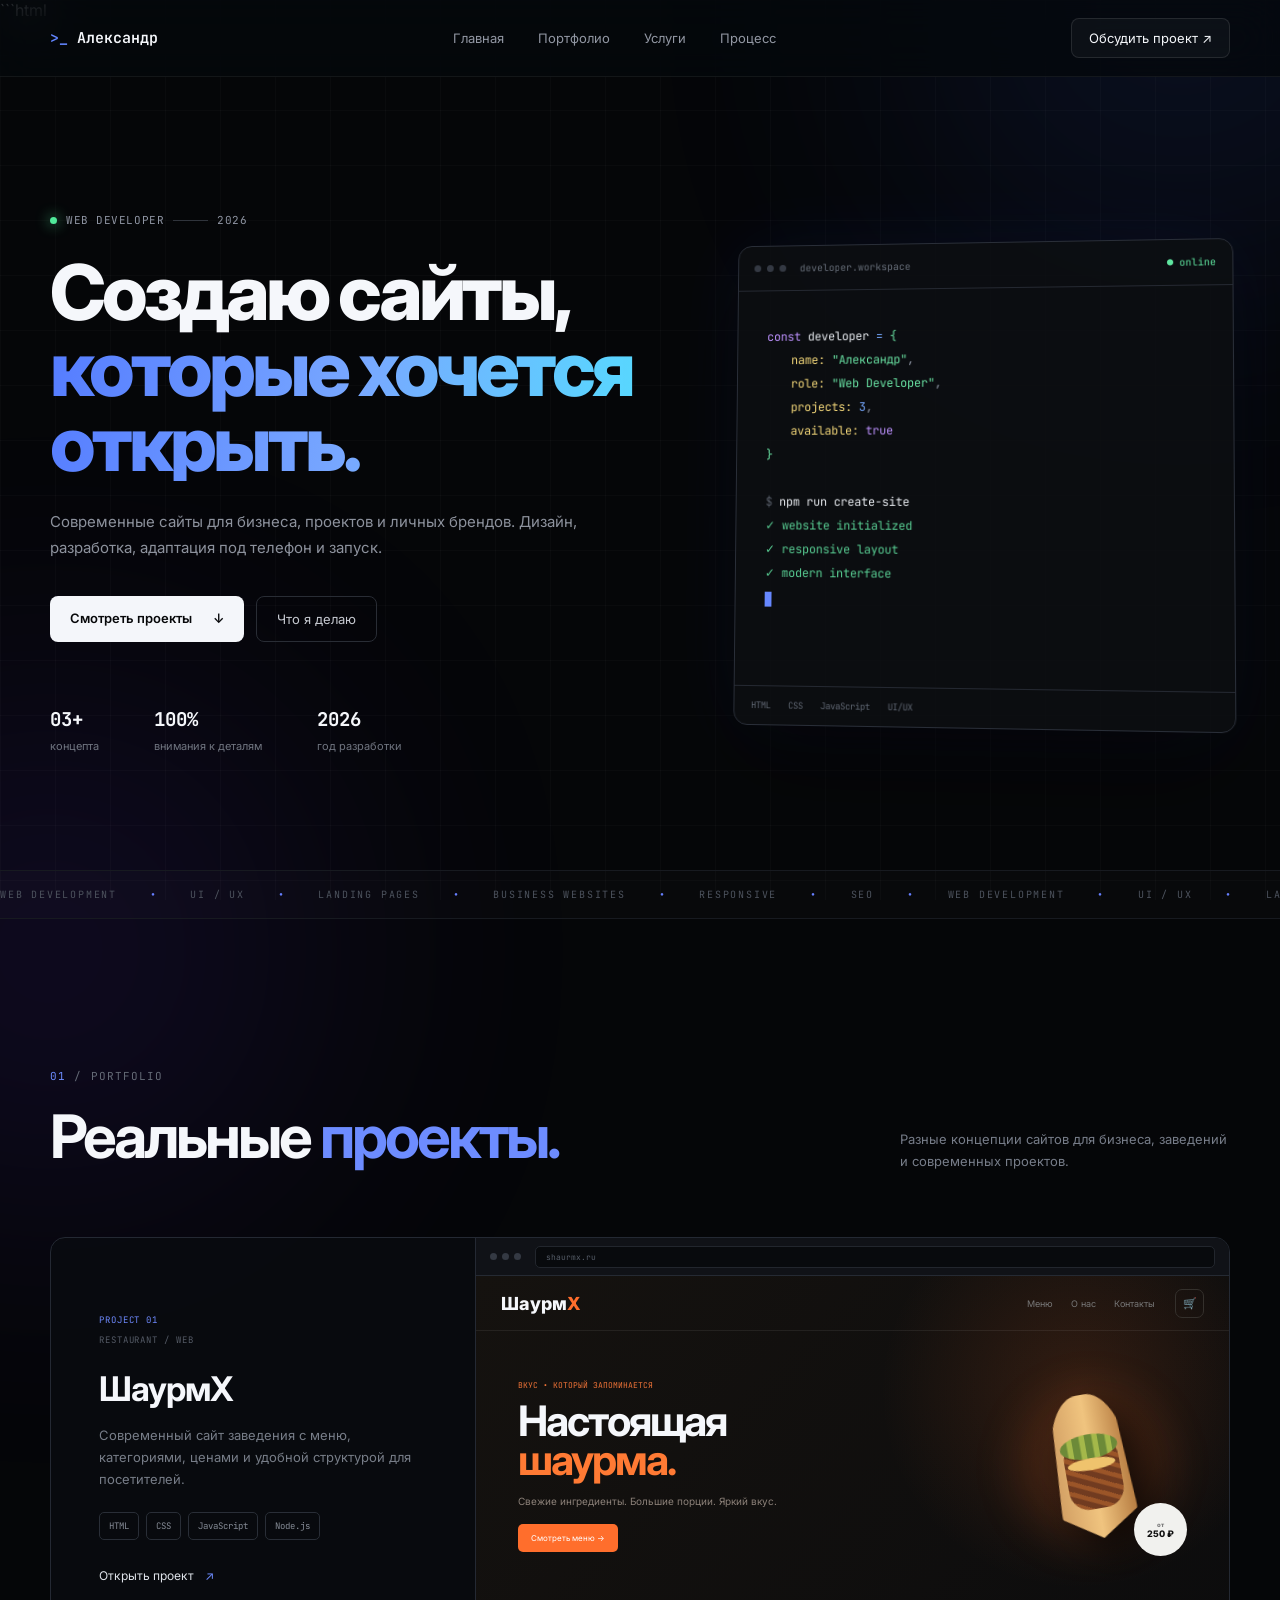
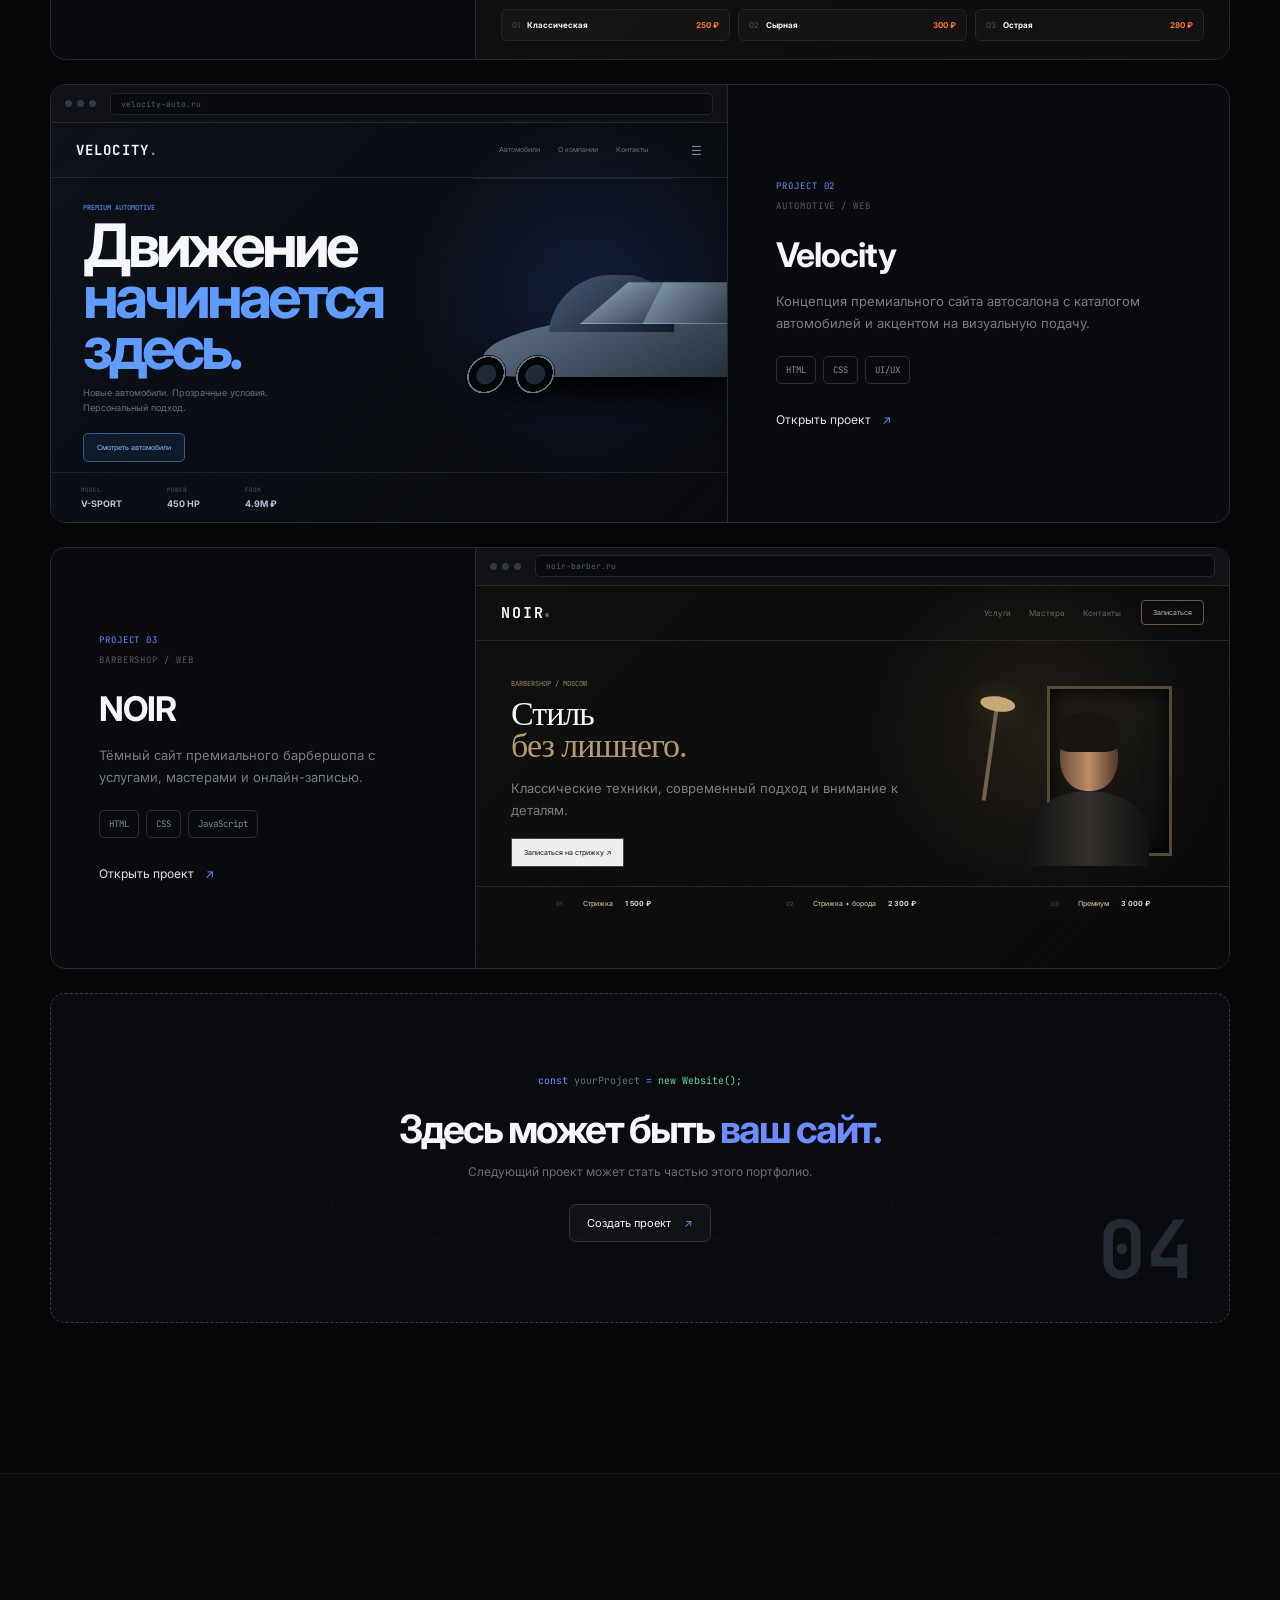
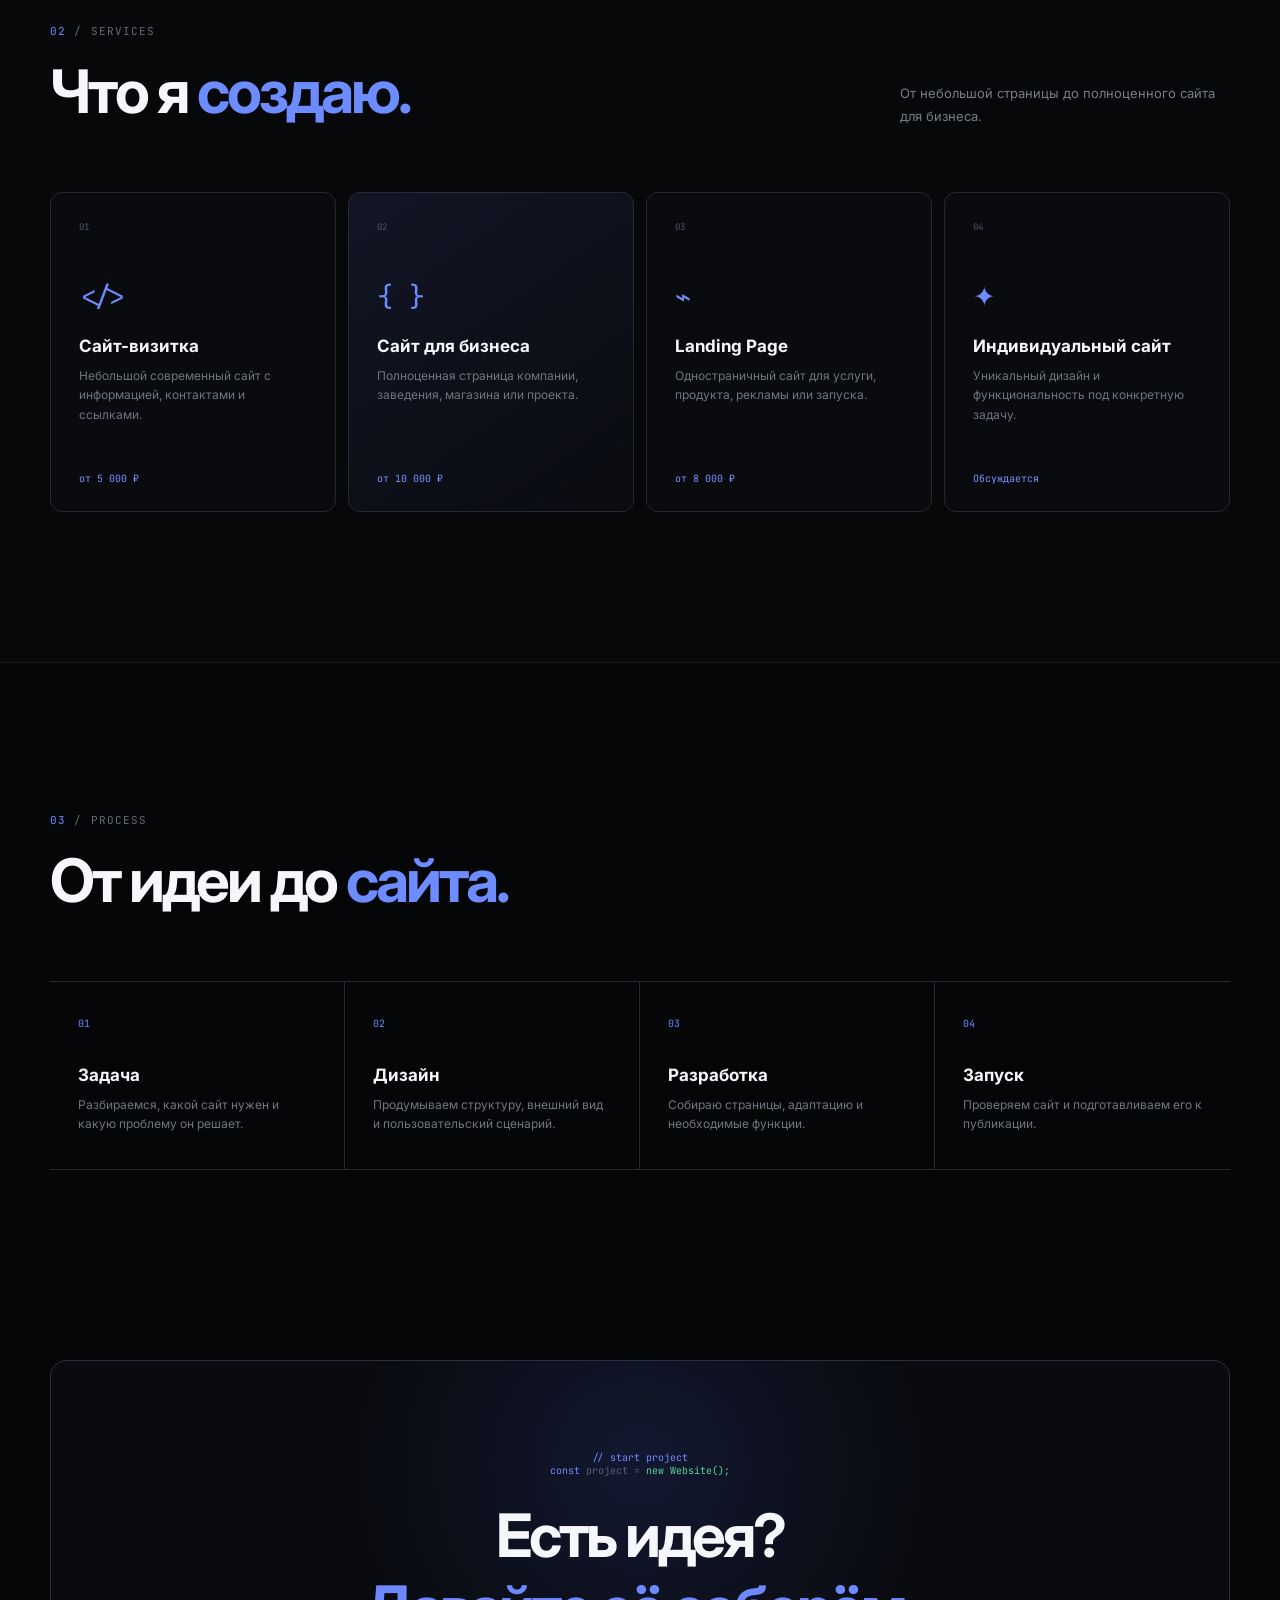
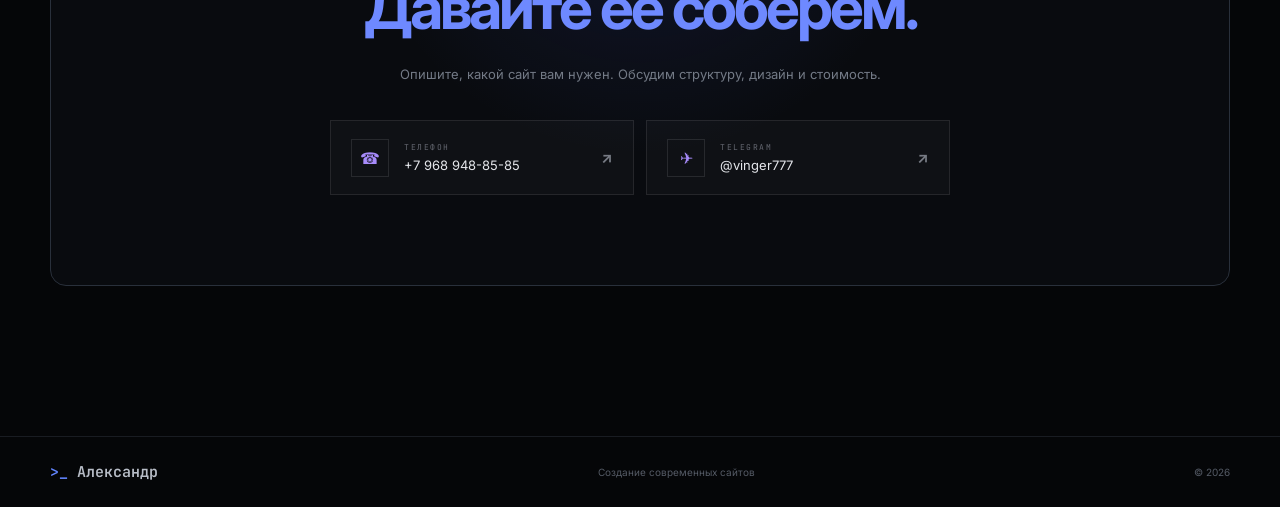
==== commit e56d40fa: "Update index.html" ====
--- a/index.html
+++ b/index.html
@@ -2,6 +2,16 @@
 <!DOCTYPE html>
 <html lang="ru">
 <head>
+
+<script async src="https://www.googletagmanager.com/gtag/js?id=G-C9GZ00JPPE"></script>
+<script>
+  window.dataLayer = window.dataLayer || [];
+  function gtag(){dataLayer.push(arguments);}
+  gtag('js', new Date());
+
+  gtag('config', 'G-C9GZ00JPPE');
+</script>
+
     <meta charset="UTF-8">
     <meta name="viewport" content="width=device-width, initial-scale=1.0">
 
